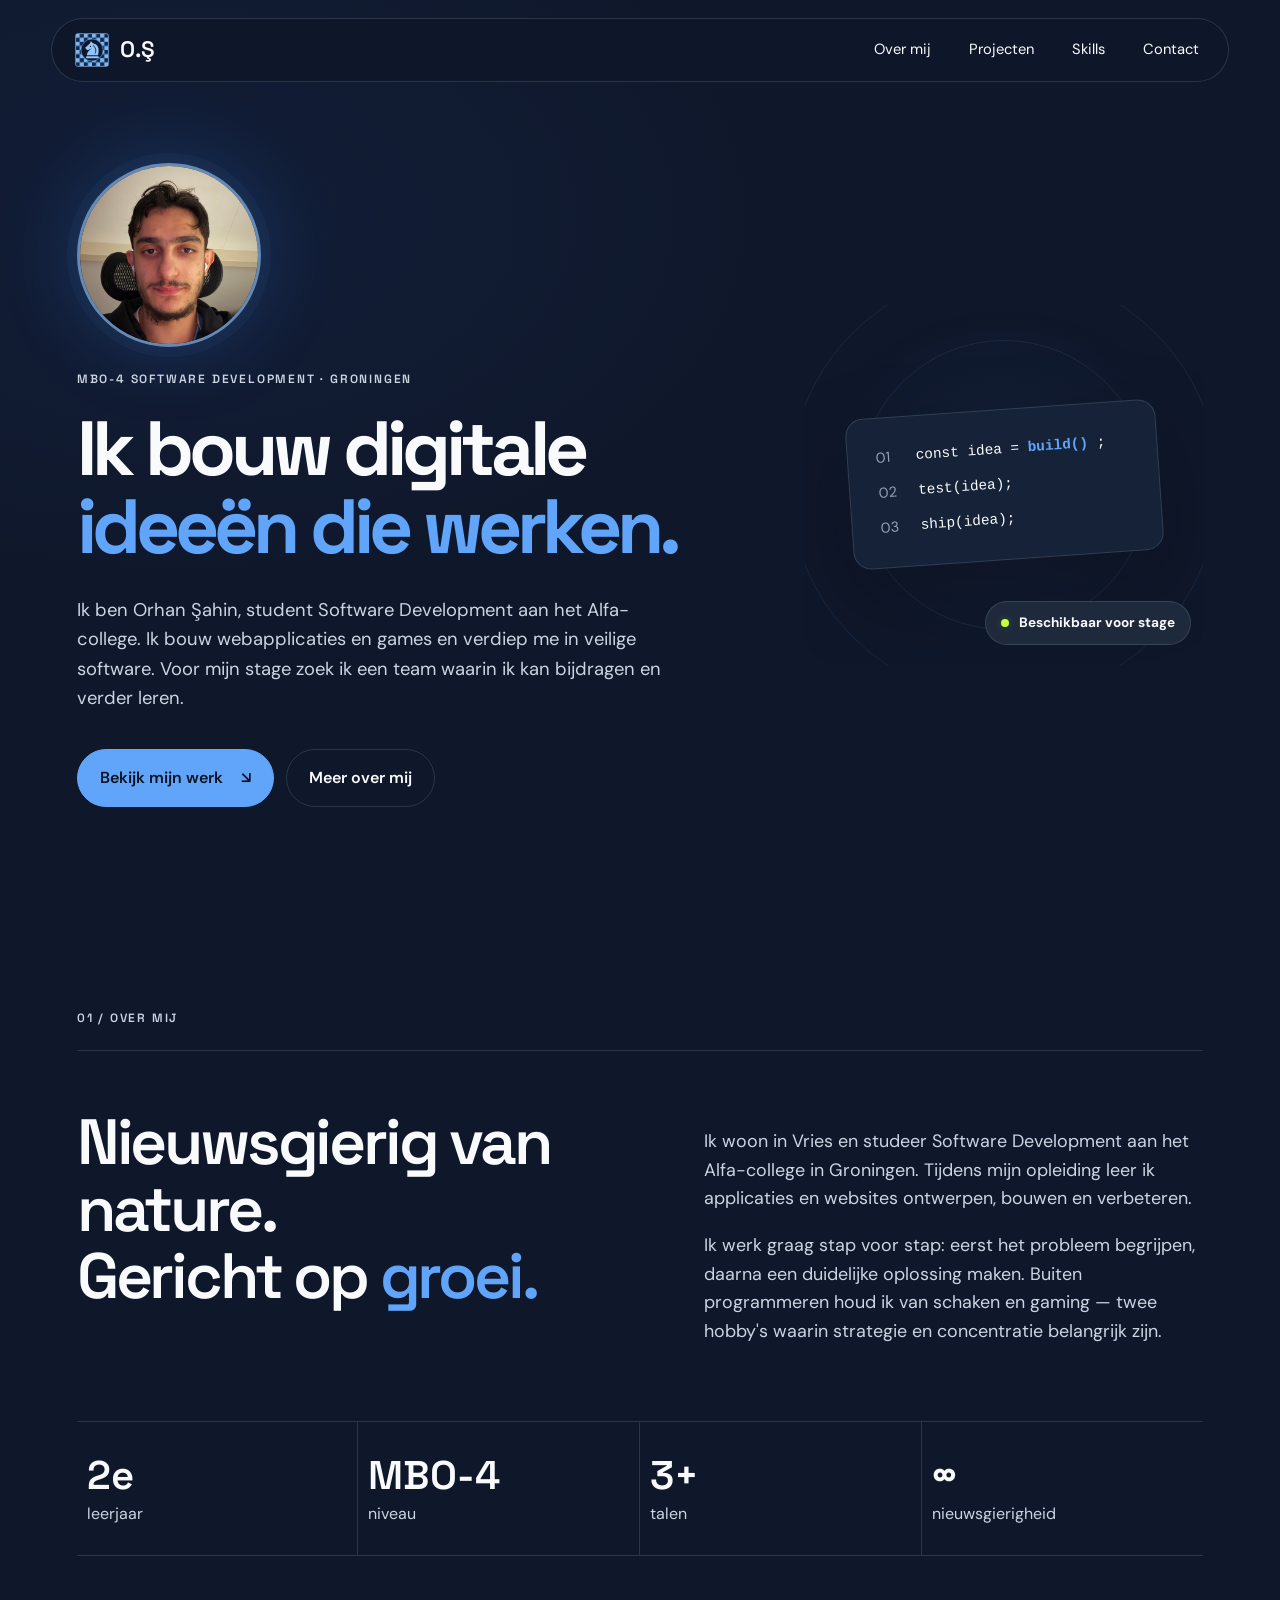
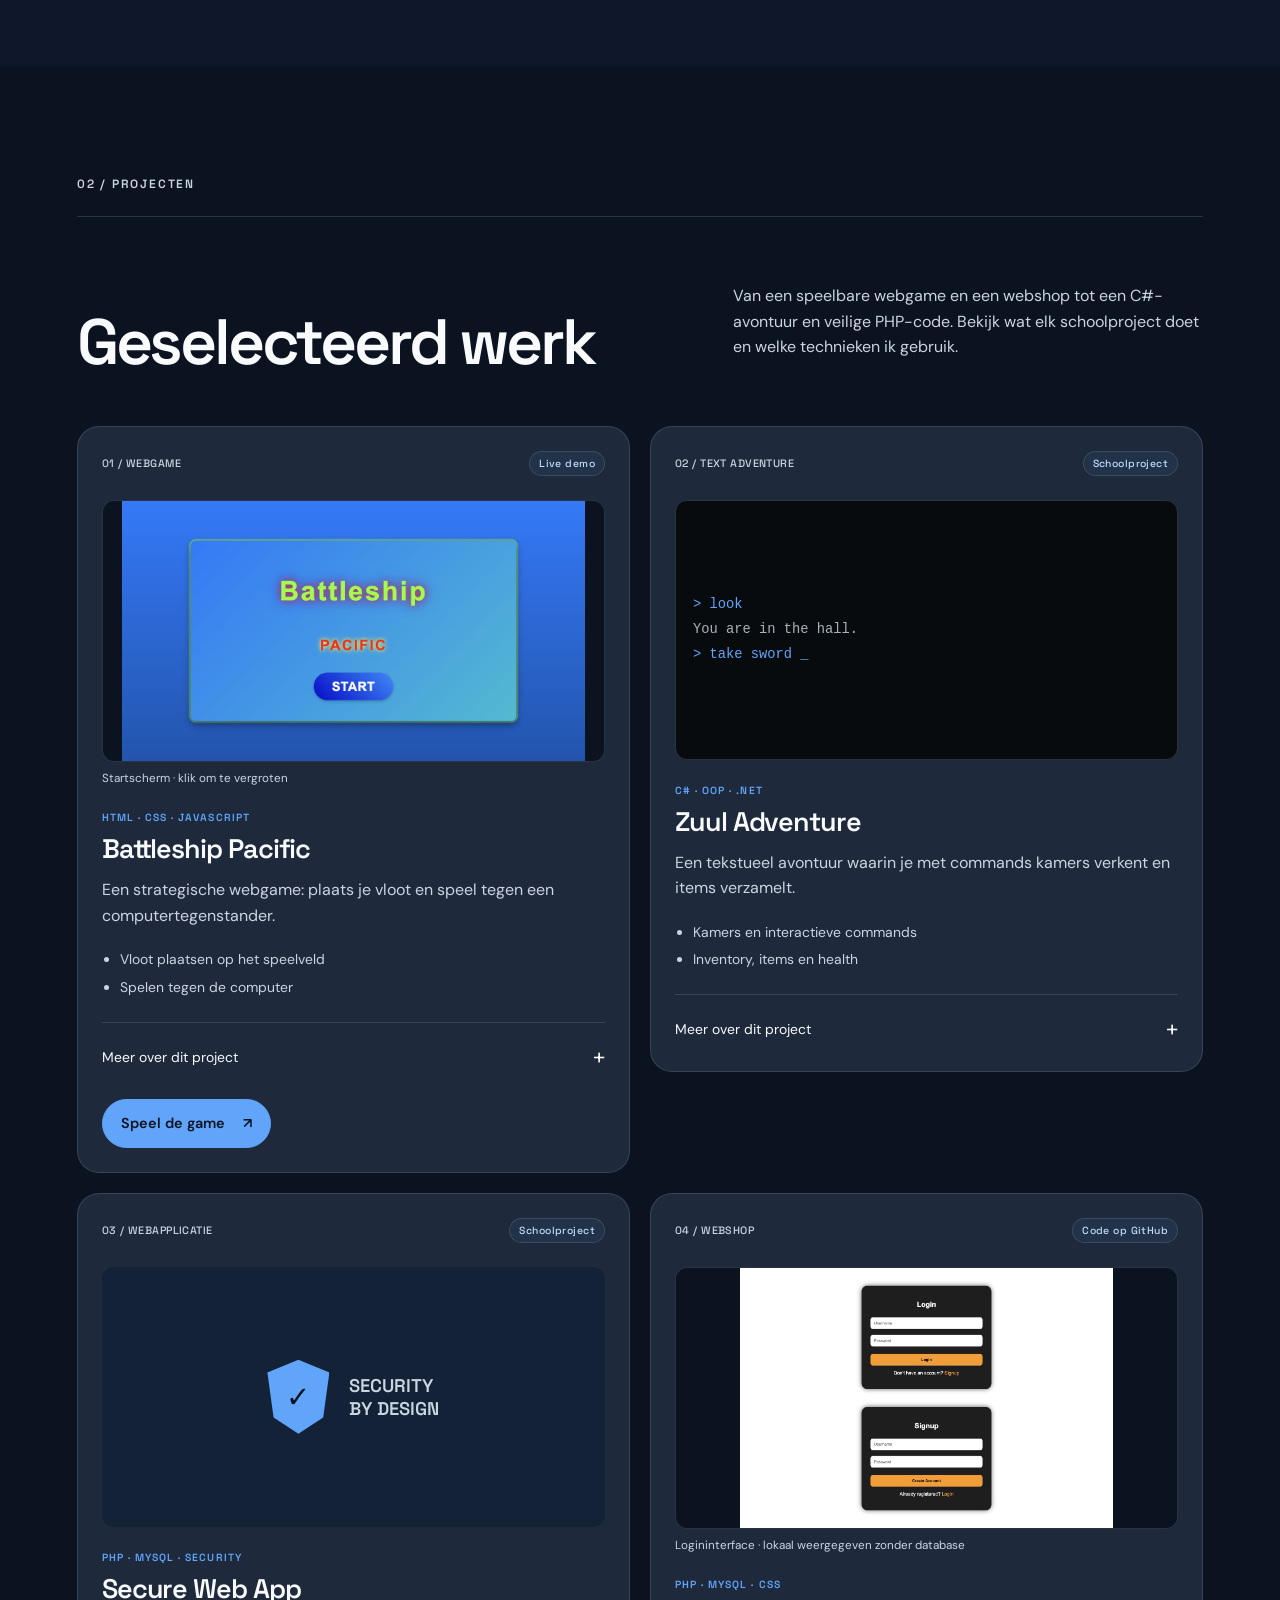
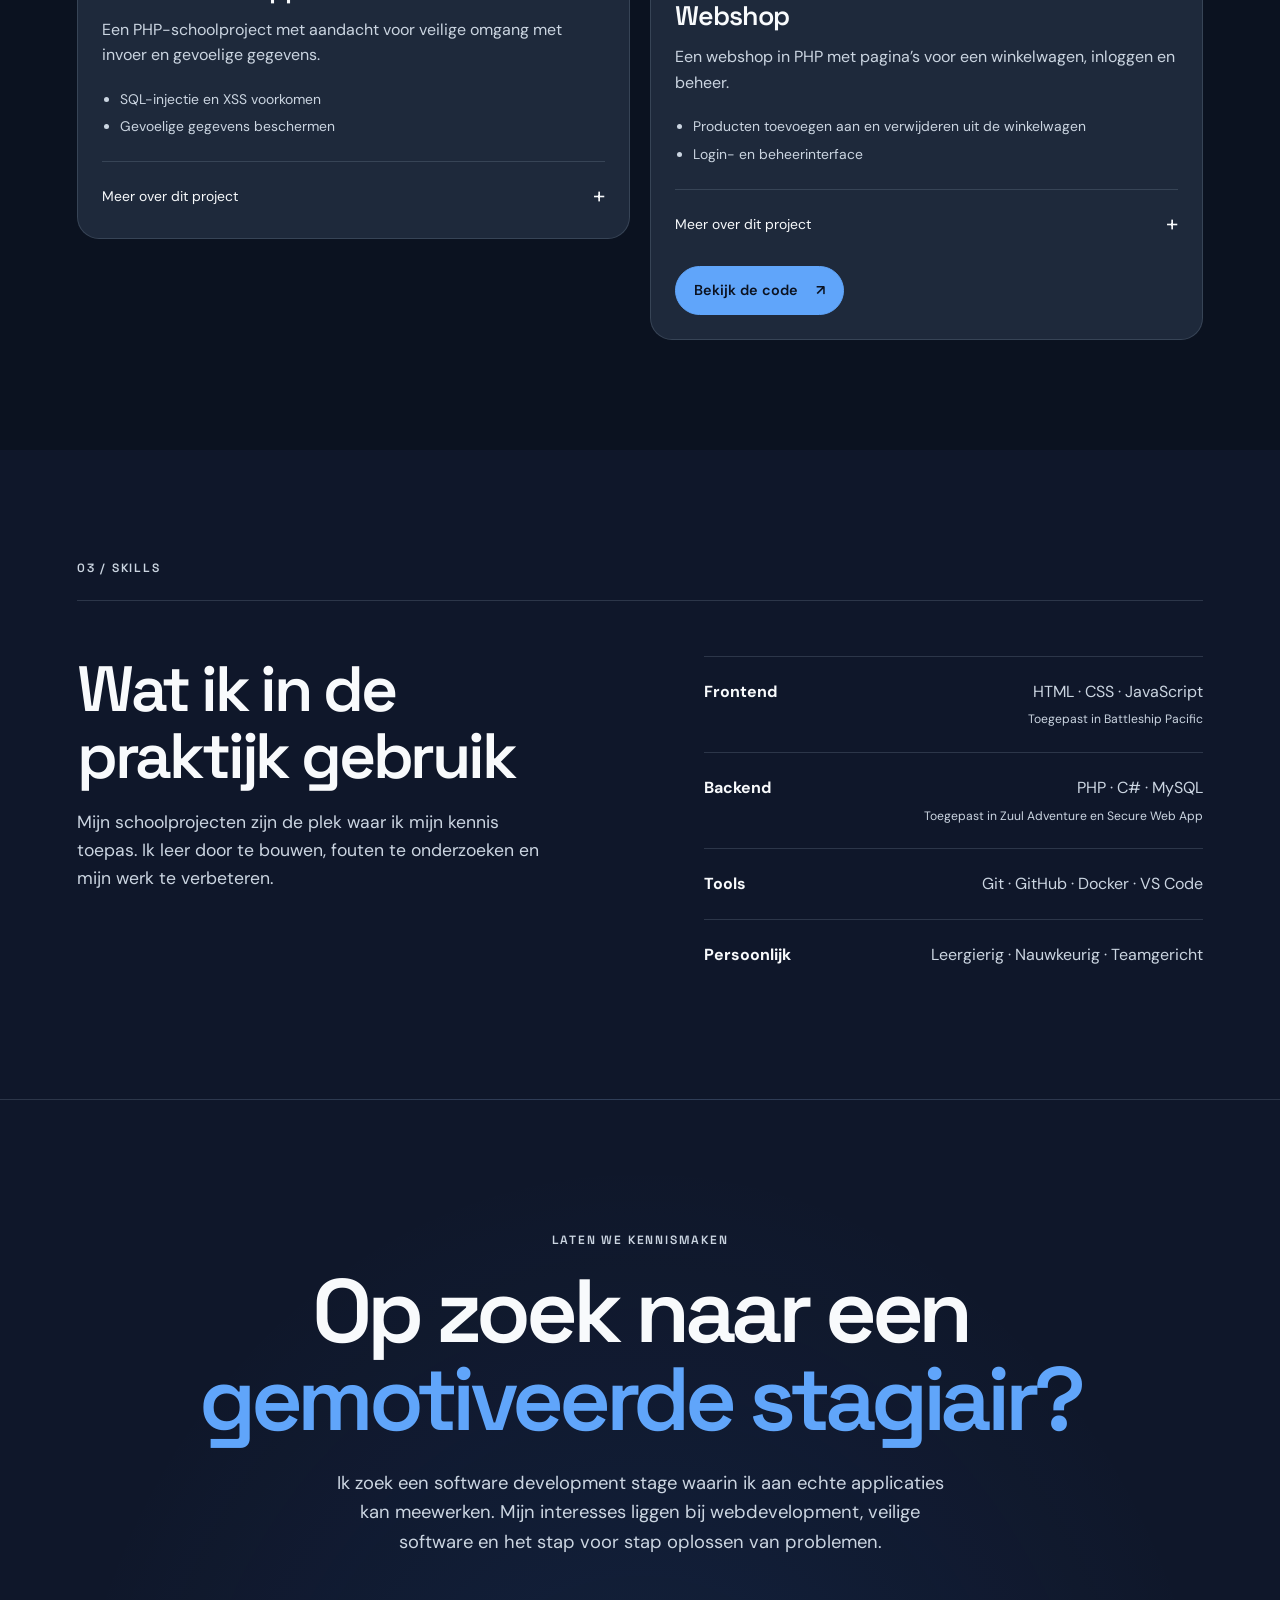
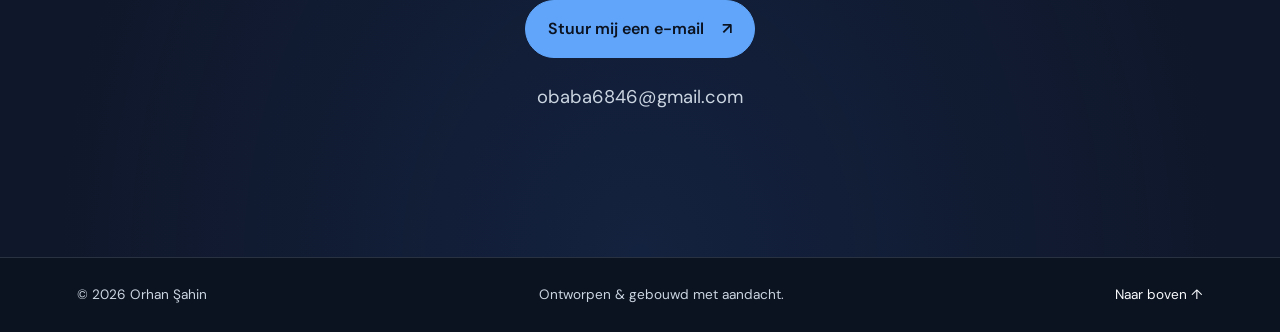
==== index.html @ c536af86 "Add chess logo and initials hover name" ====
<!doctype html>
<html lang="nl">
  <head>
    <meta charset="utf-8" />
    <meta name="viewport" content="width=device-width, initial-scale=1" />
    <meta name="theme-color" content="#0f172a" />
    <meta name="description" content="Portfolio van Orhan Şahin, MBO Software Development student in Groningen." />
    <title>
      Orhan Şahin — Software Developer
    </title>
    <link rel="preconnect" href="https://fonts.googleapis.com" />
    <link rel="preconnect" href="https://fonts.gstatic.com" crossorigin />
    <link href="https://fonts.googleapis.com/css2?family=DM+Sans:wght@400;500;600;700&family=Space+Grotesk:wght@500;600;700&display=swap" rel="stylesheet" />
    <link rel="icon" type="image/svg+xml" href="assets/favicon.svg" />
    <link rel="stylesheet" href="styles.css" />
  </head>
  <body>
    <a class="skip-link" href="#main">
      Ga naar inhoud
    </a>
    <!-- Navigatiebalk bovenaan de pagina -->
    <header class="nav-wrap">
      <nav class="nav" aria-label="Hoofdnavigatie">
        <a class="brand" href="#home" aria-label="Orhan Şahin — naar boven">
          <img src="assets/logo.svg" alt="" width="36" height="36" />
          <span class="brand-initials">O.Ş<span class="brand-name" aria-hidden="true">Orhan Sahin</span></span>
        </a>
        <button class="menu" type="button" aria-expanded="false" aria-controls="nav-links" >
          Menu
        </button>
        <div class="nav-links" id="nav-links">
          <a href="#over">
            Over mij
          </a>
          <a href="#projecten">
            Projecten
          </a>
          <a href="#skills">
            Skills
          </a>
          <a href="#contact">
            Contact
          </a>
        </div>
      </nav>
    </header>
    <main id="main">
      <!-- Introductie: het eerste gedeelte dat de bezoeker ziet -->
      <section class="hero" id="home">
        <div class="hero-copy reveal">
          <img class="hero-photo" src="assets/orhan-profile.jpeg" alt="Orhan Şahin" width="184" height="184" />
          <p class="eyebrow">
            MBO-4 SOFTWARE DEVELOPMENT · GRONINGEN
          </p>
          <h1>
            Ik bouw digitale
            <br />
            <span>
              ideeën die werken.
            </span>
          </h1>
          <p class="intro">
            Ik ben Orhan Şahin, student Software Development aan het Alfa-college. Ik bouw webapplicaties en games en verdiep me in veilige software. Voor mijn stage zoek ik een team waarin ik kan bijdragen en verder leren.
          </p>
          <div class="hero-actions">
            <a class="button primary" href="#projecten" >
              Bekijk mijn werk
              <span>
                ↘
              </span>
            </a>
            <a class="button ghost" href="#over">
              Meer over mij
            </a>
          </div>
        </div>
        <div class="hero-visual reveal">
          <div class="orbit orbit-one" aria-hidden="true">
          </div>
          <div class="orbit orbit-two" aria-hidden="true">
          </div>
          <div class="code-card" aria-hidden="true">
            <span>
              01
            </span>
            <code>
              const idea =
              <b>
                build()
              </b>
              ;
            </code>
            <span>
              02
            </span>
            <code>
              test(idea);
            </code>
            <span>
              03
            </span>
            <code>
              ship(idea);
            </code>
          </div>
          <div class="status">
            <i>
            </i>
            Beschikbaar voor stage
          </div>
        </div>
      </section>
      <!-- Persoonlijke informatie -->
      <section class="about section" id="over">
        <div class="section-label">
          01 / OVER MIJ
        </div>
        <div class="about-grid">
          <h2>
            Nieuwsgierig van nature.
            <br />
            Gericht op
            <span>
              groei.
            </span>
          </h2>
          <div class="about-copy">
            <p>
              Ik woon in Vries en studeer Software Development aan het Alfa-college in Groningen. Tijdens mijn opleiding leer ik applicaties en websites ontwerpen, bouwen en verbeteren.
            </p>
            <p>
              Ik werk graag stap voor stap: eerst het probleem begrijpen, daarna een duidelijke oplossing maken. Buiten programmeren houd ik van schaken en gaming — twee hobby's waarin strategie en concentratie belangrijk zijn.
            </p>
          </div>
        </div>
        <div class="facts">
          <div>
            <strong>
              2e
            </strong>
            <span>
              leerjaar
            </span>
          </div>
          <div>
            <strong>
              MBO-4
            </strong>
            <span>
              niveau
            </span>
          </div>
          <div>
            <strong>
              3+
            </strong>
            <span>
              talen
            </span>
          </div>
          <div>
            <strong>
              ∞
            </strong>
            <span>
              nieuwsgierigheid
            </span>
          </div>
        </div>
      </section>
      <!-- Schoolprojecten -->
      <section class="projects section" id="projecten">
        <div class="section-label">
          02 / PROJECTEN
        </div>
        <div class="section-heading">
          <h2>
            Geselecteerd werk
          </h2>
          <p>
            Van een speelbare webgame en een webshop tot een C#-avontuur en veilige PHP-code. Bekijk wat elk schoolproject doet en welke technieken ik gebruik.
          </p>
        </div>
        <div class="project-grid">
          <article class="project featured" aria-labelledby="battleship-title">
            <div class="project-top">
              <span>
                01 / WEBGAME
              </span>
              <span class="project-badge">
                Live demo
              </span>
            </div>
            <figure class="project-screenshot">
              <a href="assets/battleship-intro.jpg" target="_blank" rel="noopener noreferrer" aria-label="Vergroot het Battleship-scherm (nieuw tabblad)">
                <img src="assets/battleship-intro.jpg" alt="Startscherm van Battleship Pacific met de Start-knop" loading="lazy" width="1280" height="720" />
              </a>
              <figcaption>
                Startscherm · klik om te vergroten
              </figcaption>
            </figure>
            <div class="project-description">
              <p class="tag">
                HTML · CSS · JAVASCRIPT
              </p>
              <h3 id="battleship-title">
                Battleship Pacific
              </h3>
              <p>
                Een strategische webgame: plaats je vloot en speel tegen een computertegenstander.
              </p>
              <ul class="project-features">
                <li>
                  Vloot plaatsen op het speelveld
                </li>
                <li>
                  Spelen tegen de computer
                </li>
              </ul>
            </div>
            <details class="project-details">
              <summary>
                Meer over dit project
                <span aria-hidden="true">
                  +
                </span>
              </summary>
              <dl class="project-story">
                <div>
                  <dt>
                    Het idee
                  </dt>
                  <dd>
                    Een zeeslagspel waarin je een land kiest, vijf schepen plaatst en tegen de computer speelt.
                  </dd>
                </div>
                <div>
                  <dt>
                    De uitwerking
                  </dt>
                  <dd>
                    JavaScript beheert twee 10 × 10 speelvelden, controleert de plaatsing van schepen en wisselt de beurten af. HTML en CSS verzorgen de schermen en visuele feedback.
                  </dd>
                </div>
                <div>
                  <dt>
                    Een technische uitdaging
                  </dt>
                  <dd>
                    De overgang van landkeuze naar het spel liep vast door verwijzingen naar ontbrekende afbeeldingen. De vlaggen worden nu rechtstreeks in de bordtitels getoond, zodat het spel kan starten.
                  </dd>
                </div>
              </dl>
            </details>
            <a class="button game-button" href="games/battleship/" target="_blank" rel="noopener noreferrer" aria-label="Speel Battleship Pacific (opent in een nieuw tabblad)">
              Speel de game
              <span aria-hidden="true">
                ↗
              </span>
            </a>
          </article>
          <article class="project" aria-labelledby="zuul-title">
            <div class="project-top">
              <span>
                02 / TEXT ADVENTURE
              </span>
              <span class="project-badge">
                Schoolproject
              </span>
            </div>
            <div class="project-preview terminal" aria-hidden="true">
              <span>
                &gt;
                look
              </span>
              <span>
                You are in the hall.
              </span>
              <span>
                &gt;
                take sword
                <span class="cursor">
                  _
                </span>
              </span>
            </div>
            <div class="project-description">
              <p class="tag">
                C# · OOP · .NET
              </p>
              <h3 id="zuul-title">
                Zuul Adventure
              </h3>
              <p>
                Een tekstueel avontuur waarin je met commands kamers verkent en items verzamelt.
              </p>
              <ul class="project-features">
                <li>
                  Kamers en interactieve commands
                </li>
                <li>
                  Inventory, items en health
                </li>
              </ul>
            </div>
            <details class="project-details">
              <summary>
                Meer over dit project
                <span aria-hidden="true">
                  +
                </span>
              </summary>
              <p>
                In dit C#-schoolproject staat objectgeoriënteerd programmeren centraal. Kamers, items en de speler vormen samen de onderdelen van het avontuur.
              </p>
            </details>
          </article>
          <article class="project" aria-labelledby="secure-title">
            <div class="project-top">
              <span>
                03 / WEBAPPLICATIE
              </span>
              <span class="project-badge">
                Schoolproject
              </span>
            </div>
            <div class="project-preview security-preview" aria-hidden="true">
              <div class="shield">
                ✓
              </div>
              <span>
                SECURITY
                <br />
                BY DESIGN
              </span>
            </div>
            <div class="project-description">
              <p class="tag">
                PHP · MYSQL · SECURITY
              </p>
              <h3 id="secure-title">
                Secure Web App
              </h3>
              <p>
                Een PHP-schoolproject met aandacht voor veilige omgang met invoer en gevoelige gegevens.
              </p>
              <ul class="project-features">
                <li>
                  SQL-injectie en XSS voorkomen
                </li>
                <li>
                  Gevoelige gegevens beschermen
                </li>
              </ul>
            </div>
            <details class="project-details">
              <summary>
                Meer over dit project
                <span aria-hidden="true">
                  +
                </span>
              </summary>
              <p>
                Dit project draait om veelvoorkomende risico’s in webapplicaties. Met PHP en MySQL onderzoek ik hoe applicaties invoer en gegevens veilig kunnen verwerken.
              </p>
            </details>
          </article>
          <article class="project" aria-labelledby="webshop-title">
            <div class="project-top">
              <span>
                04 / WEBSHOP
              </span>
              <span class="project-badge">
                Code op GitHub
              </span>
            </div>
            <figure class="project-screenshot">
              <a href="assets/webshop-login.jpg" target="_blank" rel="noopener noreferrer" aria-label="Vergroot de Webshop-logininterface (nieuw tabblad)">
                <img src="assets/webshop-login.jpg" alt="De bestaande Webshop-interface met een donker login- en registratieformulier en oranje knoppen" loading="lazy" width="1265" height="900" />
              </a>
              <figcaption>
                Logininterface · lokaal weergegeven zonder database
              </figcaption>
            </figure>
            <div class="project-description">
              <p class="tag">
                PHP · MYSQL · CSS
              </p>
              <h3 id="webshop-title">
                Webshop
              </h3>
              <p>
                Een webshop in PHP met pagina’s voor een winkelwagen, inloggen en beheer.
              </p>
              <ul class="project-features">
                <li>
                  Producten toevoegen aan en verwijderen uit de winkelwagen
                </li>
                <li>
                  Login- en beheerinterface
                </li>
              </ul>
            </div>
            <details class="project-details">
              <summary>
                Meer over dit project
                <span aria-hidden="true">
                  +
                </span>
              </summary>
              <dl class="project-story">
                <div>
                  <dt>
                    Het idee
                  </dt>
                  <dd>
                    Een webshop voor Counter-Strike-items met een productoverzicht, gebruikersaccounts en een winkelwagen.
                  </dd>
                </div>
                <div>
                  <dt>
                    De uitwerking
                  </dt>
                  <dd>
                    PHP haalt producten uit MySQL op. De winkelwagen koppelt producten aan een gebruiker; aparte pagina’s verzorgen aanmelden, inloggen en beheer.
                  </dd>
                </div>
                <div>
                  <dt>
                    Bekijk het project
                  </dt>
                  <dd>
                    De screenshot toont de bestaande logininterface. De broncode is beschikbaar op GitHub; voor de volledige webshop is een lokale database nodig.
                  </dd>
                </div>
              </dl>
            </details>
            <a class="button game-button" href="https://github.com/Orhan257/Webshop" target="_blank" rel="noopener noreferrer" aria-label="Bekijk de Webshop-code op GitHub (opent in een nieuw tabblad)">
              Bekijk de code
              <span aria-hidden="true">
                ↗
              </span>
            </a>
          </article>
        </div>
      </section>
      <!-- Overzicht van technische en persoonlijke vaardigheden -->
      <section class="skills section" id="skills">
        <div class="section-label">
          03 / SKILLS
        </div>
        <div class="skills-grid">
          <div>
            <h2>
              Wat ik in de praktijk gebruik
            </h2>
            <p>
              Mijn schoolprojecten zijn de plek waar ik mijn kennis toepas. Ik leer door te bouwen, fouten te onderzoeken en mijn werk te verbeteren.
            </p>
          </div>
          <div class="skill-list">
            <div>
              <span>
                Frontend
              </span>
              <p>
                HTML · CSS · JavaScript
                <small>
                  Toegepast in Battleship Pacific
                </small>
              </p>
            </div>
            <div>
              <span>
                Backend
              </span>
              <p>
                PHP · C# · MySQL
                <small>
                  Toegepast in Zuul Adventure en Secure Web App
                </small>
              </p>
            </div>
            <div>
              <span>
                Tools
              </span>
              <p>
                Git · GitHub · Docker · VS Code
              </p>
            </div>
            <div>
              <span>
                Persoonlijk
              </span>
              <p>
                Leergierig · Nauwkeurig · Teamgericht
              </p>
            </div>
          </div>
        </div>
      </section>
      <!-- Oproep voor een stage en e-mailknop -->
      <section class="contact section" id="contact">
        <p class="eyebrow">
          LATEN WE KENNISMAKEN
        </p>
        <h2>
          Op zoek naar een
          <br />
          <span>
            gemotiveerde stagiair?
          </span>
        </h2>
        <p>
          Ik zoek een software development stage waarin ik aan echte applicaties kan meewerken. Mijn interesses liggen bij webdevelopment, veilige software en het stap voor stap oplossen van problemen.
        </p>
        <a class="button light" href="mailto:obaba6846@gmail.com" >
          Stuur mij een e-mail
          <span>
            ↗
          </span>
        </a>
        <p class="contact-address">
          obaba6846@gmail.com
        </p>
      </section>
    </main>
    <footer>
      <span>
        © 2026 Orhan Şahin
      </span>
      <span>
        Ontworpen
        &
        gebouwd met aandacht.
      </span>
      <a href="#home">
        Naar boven ↑
      </a>
    </footer>
    <script src="script.js">
    </script>
  </body>
</html>
---- styles.css ----
/* Kleuren en basis */
:root {
  --background: #0f172a;
  --dark: #0b1220;
  --surface: #1e293b;
  --text: #f8fafc;
  --muted: #cbd5e1;
  --blue: #60a5fa;
  --lime: #c7ff3e;
  --line: rgba(148, 163, 184, 0.22);
  color-scheme: dark;
}

* {
  box-sizing: border-box;
}

html {
  scroll-behavior: smooth;
}

body {
  margin: 0;
  background: var(--background);
  color: var(--text);
  font: 16px/1.6 "DM Sans", sans-serif;
}

a {
  color: inherit;
  text-decoration: none;
}

section[id] {
  scroll-margin-top: 110px;
}

:focus-visible {
  outline: 3px solid var(--blue);
  outline-offset: 5px;
}

::selection {
  background: var(--blue);
  color: var(--dark);
}

.skip-link {
  position: fixed;
  top: 12px;
  left: 24px;
  z-index: 30;
  padding: 12px 20px;
  border-radius: 8px;
  background: var(--dark);
  transform: translateY(-150%);
}

.skip-link:focus {
  transform: none;
}

/* Navigatie */
.nav-wrap {
  position: fixed;
  top: 0;
  z-index: 20;
  width: 100%;
  padding: 18px 4vw;
}

.nav {
  position: relative;
  display: flex;
  align-items: center;
  justify-content: space-between;
  max-width: 1320px;
  margin: auto;
  padding: 10px 14px 10px 22px;
  border: 1px solid var(--line);
  border-radius: 999px;
  background: rgba(15, 23, 42, 0.92);
  backdrop-filter: blur(14px);
}

.brand {
  display: inline-flex;
  align-items: center;
  gap: 10px;
  flex-shrink: 0;
  border-radius: 8px;
}

.brand img {
  display: block;
  width: 36px;
  height: 36px;
}

.brand-initials {
  position: relative;
  font: 600 1.4rem "Space Grotesk", sans-serif;
  color: var(--text);
}

/* De naam verschijnt rechts, zonder de navigatie te verschuiven. */
.brand-name {
  position: absolute;
  left: calc(100% + 10px);
  top: 50%;
  color: var(--blue);
  font: 500 0.72rem "DM Sans", sans-serif;
  white-space: nowrap;
  pointer-events: none;
  opacity: 0;
  transform: translate(-5px, -50%);
  transition: opacity 0.2s, transform 0.2s;
}

.brand:focus-visible .brand-name {
  opacity: 1;
  transform: translate(0, -50%);
}

@media (hover: hover) {
  .brand-initials:hover .brand-name {
    opacity: 1;
    transform: translate(0, -50%);
  }
}

h1 span, h2 span {
  color: var(--blue);
}

.nav-links {
  display: flex;
  gap: 8px;
}

.nav-links a {
  padding: 9px 15px;
  border-radius: 99px;
  font-size: 0.92rem;
}

.nav-links a:hover {
  background: var(--surface);
}

.menu {
  display: none;
  padding: 9px 15px;
  border: 0;
  border-radius: 99px;
  background: var(--surface);
  color: var(--text);
  cursor: pointer;
}

/* Knoppen */
.button {
  display: inline-flex;
  align-items: center;
  gap: 18px;
  padding: 15px 22px;
  border: 1px solid var(--line);
  border-radius: 99px;
  font-weight: 600;
  transition: background 0.2s, border-color 0.2s;
}

.button.primary, .button.light, .game-button {
  background: var(--blue);
  border-color: var(--blue);
  color: var(--dark);
}

.button.primary:hover, .button.light:hover, .game-button:hover {
  background: #93c5fd;
  border-color: #93c5fd;
}

.button.ghost:hover {
  background: var(--surface);
  border-color: var(--blue);
}

.button.light {
  margin-top: 18px;
}

.game-button {
  align-self: flex-start;
  max-width: 100%;
  padding: 12px 18px;
  font-size: 0.9rem;
}

/* Introductie */
.hero {
  display: grid;
  grid-template-columns: 1.25fr 0.75fr;
  align-items: center;
  gap: 5vw;
  min-height: 100vh;
  max-width: 1500px;
  margin: auto;
  padding: 150px 6vw 80px;
  background: radial-gradient(ellipse at 14% 24%, rgba(59, 130, 246, 0.07), transparent 40%);
}

.hero-copy, .hero-visual {
  min-width: 0;
}

.hero-photo {
  display: block;
  width: clamp(144px, 15vw, 184px);
  height: auto;
  aspect-ratio: 1;
  margin-bottom: 24px;
  border: 3px solid rgba(147, 197, 253, 0.65);
  border-radius: 50%;
  object-fit: cover;
  object-position: 50% 65%;
  box-shadow: 0 0 0 10px rgba(96, 165, 250, 0.04), 0 0 70px 14px rgba(59, 130, 246, 0.16);
}

.eyebrow, .section-label, .tag {
  font: 600 0.75rem "Space Grotesk", sans-serif;
  letter-spacing: 0.15em;
  color: var(--muted);
}

.hero h1 {
  margin: 22px 0 30px;
  font: 700 clamp(3.3rem, 6vw, 6rem)/1.02 "Space Grotesk", sans-serif;
  letter-spacing: -0.065em;
}

.intro {
  max-width: 610px;
  font-size: 1.15rem;
  color: var(--muted);
}

.hero-actions {
  display: flex;
  flex-wrap: wrap;
  gap: 12px;
  margin-top: 36px;
}

.hero-visual {
  position: relative;
  display: grid;
  place-items: center;
  height: 360px;
  overflow: hidden;
  border-radius: 32px;
  background: radial-gradient(ellipse at center, rgba(96, 165, 250, 0.08), transparent 70%);
}

.orbit {
  position: absolute;
  border: 1px solid rgba(96, 165, 250, 0.12);
  border-radius: 50%;
}

.orbit-one {
  width: 430px;
  height: 430px;
}

.orbit-two {
  width: 290px;
  height: 290px;
}

.code-card {
  position: relative;
  display: grid;
  grid-template-columns: 28px 1fr;
  gap: 12px;
  width: 78%;
  padding: 28px;
  border: 1px solid var(--line);
  border-radius: 18px;
  background: #162237;
  box-shadow: 0 30px 80px rgba(0, 0, 0, 0.28);
  font-size: 0.9rem;
  transform: rotate(-4deg);
}

.code-card span {
  color: #94a3b8;
}

.code-card b {
  color: var(--blue);
}

.status {
  position: absolute;
  right: 12px;
  bottom: 20px;
  padding: 10px 15px;
  border: 1px solid var(--line);
  border-radius: 99px;
  background: var(--surface);
  font-size: 0.85rem;
  font-weight: 700;
}

.status i {
  display: inline-block;
  width: 8px;
  height: 8px;
  margin-right: 7px;
  border-radius: 50%;
  background: var(--lime);
  box-shadow: 0 0 10px rgba(199, 255, 62, 0.2);
}

/* Secties en persoonlijke informatie */
.section {
  max-width: 1500px;
  margin: auto;
  padding: 110px 6vw;
}

.section-label {
  padding-bottom: 24px;
  border-bottom: 1px solid var(--line);
}

.about-grid {
  display: grid;
  grid-template-columns: 1fr 1fr;
  gap: 10vw;
  padding: 58px 0;
}

.about h2, .section-heading h2, .skills h2 {
  margin: 0;
  font: 600 clamp(2.5rem, 5vw, 5rem)/1.05 "Space Grotesk", sans-serif;
  letter-spacing: -0.05em;
}

.about-copy {
  font-size: 1.12rem;
  color: var(--muted);
}

.facts {
  display: grid;
  grid-template-columns: repeat(4, 1fr);
  border-block: 1px solid var(--line);
}

.facts div {
  padding: 28px 10px;
  border-right: 1px solid var(--line);
}

.facts div:last-child {
  border: 0;
}

.facts strong {
  display: block;
  font: 600 2.5rem "Space Grotesk", sans-serif;
}

.facts span {
  color: var(--muted);
}

/* Projecten */
.projects {
  max-width: none;
  background: var(--dark);
  padding-inline: max(6vw, calc((100vw - 1500px) / 2 + 6vw));
}

.section-heading {
  display: flex;
  justify-content: space-between;
  align-items: end;
  gap: 24px;
  padding: 50px 0;
}

.section-heading p {
  max-width: 470px;
  color: var(--muted);
}

.project-grid {
  display: grid;
  grid-template-columns: repeat(2, minmax(0, 1fr));
  gap: 20px;
  align-items: start;
}

.project {
  display: flex;
  flex-direction: column;
  gap: 24px;
  padding: 24px;
  overflow: hidden;
  border: 1px solid var(--line);
  border-radius: 22px;
  background: var(--surface);
  transition: transform 0.3s, border-color 0.3s;
}

.project:hover {
  transform: translateY(-4px);
  border-color: var(--blue);
}

.project-top {
  display: flex;
  align-items: center;
  justify-content: space-between;
  flex-wrap: wrap;
  gap: 8px;
  color: var(--muted);
  font: 500 0.67rem "Space Grotesk", sans-serif;
  letter-spacing: 0.04em;
}

.project-badge {
  padding: 5px 9px;
  border: 1px solid var(--line);
  border-radius: 99px;
  background: rgba(96, 165, 250, 0.07);
  color: #bfdbfe;
  font-size: 0.65rem;
}

.project-description {
  width: 100%;
}

.project .tag {
  margin: 0 0 10px;
  color: var(--blue);
  font-size: 0.65rem;
  letter-spacing: 0.1em;
}

.project h3 {
  margin: 0 0 12px;
  font: 600 clamp(1.5rem, 2.1vw, 2rem)/1.15 "Space Grotesk", sans-serif;
  letter-spacing: -0.04em;
}

.project-description > p:last-of-type {
  margin: 0;
  color: var(--muted);
}

.project-features {
  margin: 20px 0 0;
  padding-left: 18px;
  font-size: 0.87rem;
  color: var(--muted);
}

.project-features li + li {
  margin-top: 5px;
}

.project-details {
  width: 100%;
  border-top: 1px solid var(--line);
  padding-top: 16px;
}

.project-details summary {
  display: flex;
  justify-content: space-between;
  align-items: center;
  gap: 12px;
  min-height: 32px;
  list-style: none;
  cursor: pointer;
  font-size: 0.87rem;
}

.project-details summary::-webkit-details-marker {
  display: none;
}

.project-details summary:hover {
  color: var(--blue);
}

.project-details summary span {
  font-size: 1.4rem;
  transition: transform 0.2s;
}

.project-details[open] summary span {
  transform: rotate(45deg);
}

.project-details p {
  margin-bottom: 0;
  color: var(--muted);
  font-size: 0.87rem;
}

.project-story {
  margin: 16px 0 0;
  font-size: 0.88rem;
}

.project-story div + div {
  margin-top: 16px;
}

.project-story dt {
  margin-bottom: 4px;
  font-weight: 700;
}

.project-story dd {
  margin: 0;
  color: var(--muted);
}

/* Projectafbeeldingen */
.project-screenshot {
  margin: 0;
  width: 100%;
}

.project-screenshot a {
  display: block;
  overflow: hidden;
  border: 1px solid var(--line);
  border-radius: 12px;
  background: var(--dark);
}

.project-screenshot img {
  display: block;
  width: 100%;
  height: 260px;
  object-fit: contain;
}

.project-screenshot figcaption {
  margin-top: 8px;
  color: var(--muted);
  font-size: 0.73rem;
  line-height: 1.5;
}

.project-preview {
  height: 260px;
  flex: 0 0 260px;
  overflow: hidden;
  border-radius: 12px;
}

.terminal {
  display: flex;
  flex-direction: column;
  justify-content: center;
  gap: 10px;
  padding: 17px;
  border: 1px solid #2b333a;
  background: #080b0e;
  color: #aab2b8;
  font: 0.86rem monospace;
}

.terminal span:first-child, .terminal span:last-child {
  color: var(--blue);
}

.security-preview {
  display: flex;
  align-items: center;
  justify-content: center;
  gap: 20px;
  background: #142237;
}

.security-preview > span {
  color: var(--muted);
  font: 600 1.15rem/1.25 "Space Grotesk", sans-serif;
}

.shield {
  display: grid;
  place-items: center;
  flex-shrink: 0;
  width: 62px;
  height: 74px;
  background: var(--blue);
  color: var(--dark);
  font-size: 1.8rem;
  clip-path: polygon(50% 0, 100% 17%, 90% 78%, 50% 100%, 10% 78%, 0 17%);
}

/* Vaardigheden */
.skills-grid {
  display: grid;
  grid-template-columns: 1fr 1fr;
  gap: 10vw;
  padding-top: 55px;
}

.skills-grid > div:first-child p {
  max-width: 480px;
  color: var(--muted);
  font-size: 1.1rem;
}

.skill-list div {
  display: flex;
  justify-content: space-between;
  gap: 25px;
  padding: 22px 0;
  border-top: 1px solid var(--line);
}

.skill-list span {
  font-weight: 700;
}

.skill-list p {
  margin: 0;
  color: var(--muted);
  text-align: right;
}

.skill-list small {
  display: block;
  margin-top: 6px;
  font-size: 0.76rem;
}

/* Contact en footer */
.contact {
  max-width: none;
  padding: 120px 6vw;
  border-top: 1px solid var(--line);
  background: radial-gradient(ellipse at 50% 100%, rgba(59, 130, 246, 0.1), transparent 65%);
  text-align: center;
}

.contact h2 {
  margin: 20px 0;
  font: 600 clamp(3rem, 7vw, 6.5rem)/0.98 "Space Grotesk", sans-serif;
  letter-spacing: -0.06em;
}

.contact > p:not(.eyebrow) {
  max-width: 620px;
  margin: 25px auto;
  color: var(--muted);
  font-size: 1.15rem;
}

.contact > .contact-address {
  font-size: 0.95rem;
  overflow-wrap: anywhere;
}

footer {
  display: flex;
  justify-content: space-between;
  padding: 26px 6vw;
  border-top: 1px solid var(--line);
  background: var(--dark);
  color: var(--muted);
  font-size: 0.85rem;
}

footer a {
  color: var(--text);
}

/* Animatie en cursorlicht */
.reveal {
  animation: rise 0.8s ease both;
}

.hero-visual {
  animation-delay: 0.15s;
}

@keyframes rise {
  from {
    opacity: 0;
    transform: translateY(22px);
  }
  to {
    opacity: 1;
    transform: none;
  }
}

.cursor-glow {
  position: fixed;
  inset: 0;
  z-index: 10;
  pointer-events: none;
  opacity: 0;
  background: radial-gradient(260px circle at var(--glow-x, 50%) var(--glow-y, 35%), rgba(59, 130, 246, 0.12), transparent 100%);
  transition: opacity 180ms ease;
}

.cursor-glow.is-visible {
  opacity: 1;
}

/* Tablet */
@media (max-width: 1100px) and (min-width: 901px) {
  .project {
    padding: 18px;
  }
  .security-preview {
    gap: 12px;
  }
}

@media (max-width: 900px) {
  .hero {
    grid-template-columns: 1fr;
    padding-top: 130px;
  }
  .hero-visual {
    width: min(100%, 460px);
    height: 300px;
    justify-self: center;
  }
  .about-grid, .skills-grid {
    grid-template-columns: 1fr;
    gap: 40px;
  }
  .project-grid {
    grid-template-columns: 1fr;
  }
  .project h3 {
    font-size: 2rem;
  }
  .section-heading {
    display: block;
  }
  .facts {
    grid-template-columns: 1fr 1fr;
  }
  .facts div:nth-child(2) {
    border-right: 0;
  }
  .menu {
    display: block;
  }
  .nav-links {
    display: none;
    position: absolute;
    top: 66px;
    right: 0;
    min-width: 170px;
    padding: 10px;
    border: 1px solid var(--line);
    border-radius: 18px;
    background: var(--background);
    flex-direction: column;
  }
  .nav-links.open {
    display: flex;
  }
}

/* Telefoon */
@media (max-width: 560px) {
  .hero, .section {
    padding-inline: 24px;
  }
  .hero h1 {
    font-size: clamp(2.7rem, 10.5vw, 3.45rem);
  }
  .section {
    padding-block: 80px;
  }
  .code-card {
    width: 86%;
    padding: 20px 14px;
    gap: 8px;
    font-size: 0.77rem;
  }
  .facts strong {
    font-size: 1.8rem;
  }
  .facts div {
    padding: 20px 8px;
  }
  .project-preview {
    height: 210px;
    flex-basis: 210px;
  }
  .project-screenshot img {
    height: 210px;
  }
  .skill-list div {
    flex-direction: column;
    gap: 8px;
  }
  .skill-list p {
    text-align: left;
  }
  .contact h2 {
    font-size: clamp(2.4rem, 9.5vw, 3.2rem);
  }
  footer {
    flex-direction: column;
    gap: 8px;
    padding: 24px;
  }
}

@media (hover: none), (pointer: coarse), (prefers-reduced-motion: reduce) {
  .cursor-glow {
    display: none;
  }
}

@media (prefers-reduced-motion: reduce) {
  html {
    scroll-behavior: auto;
  }
  *, *::before, *::after {
    animation: none !important;
    transition: none !important;
  }
}
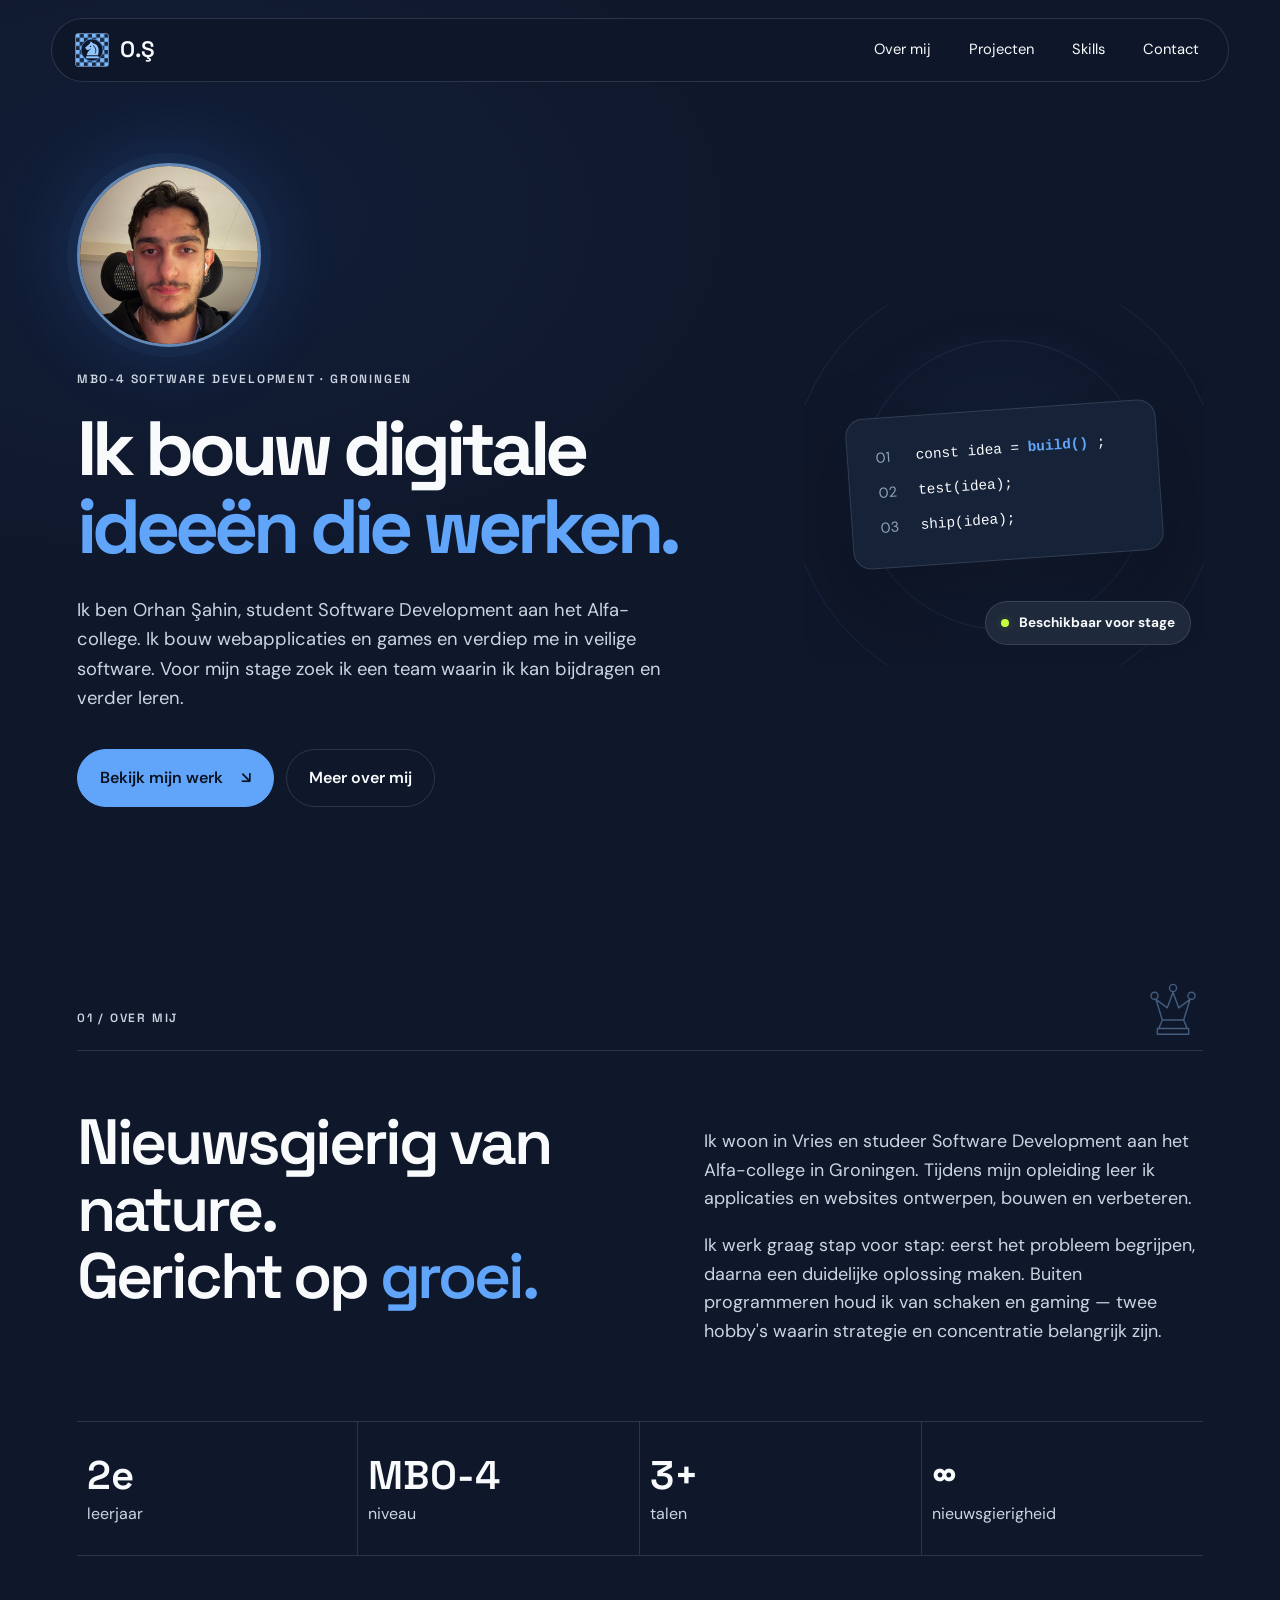
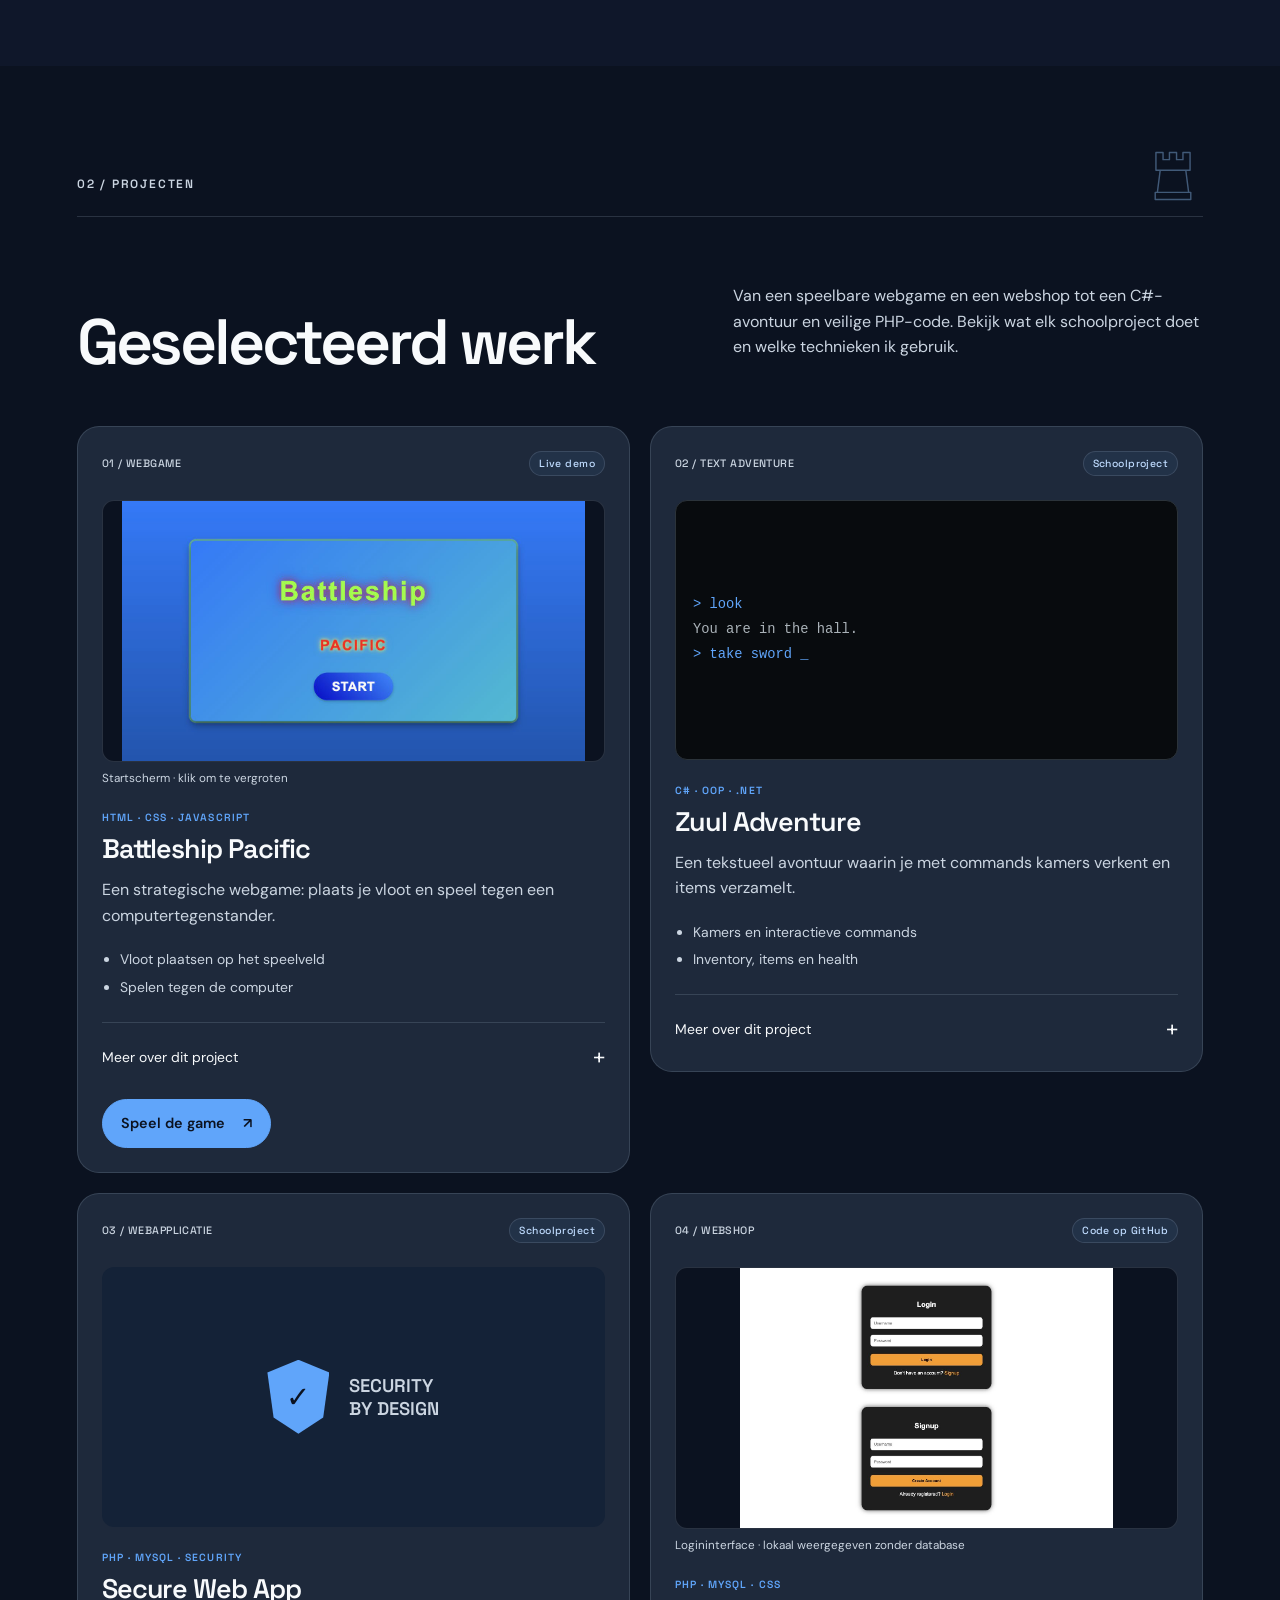
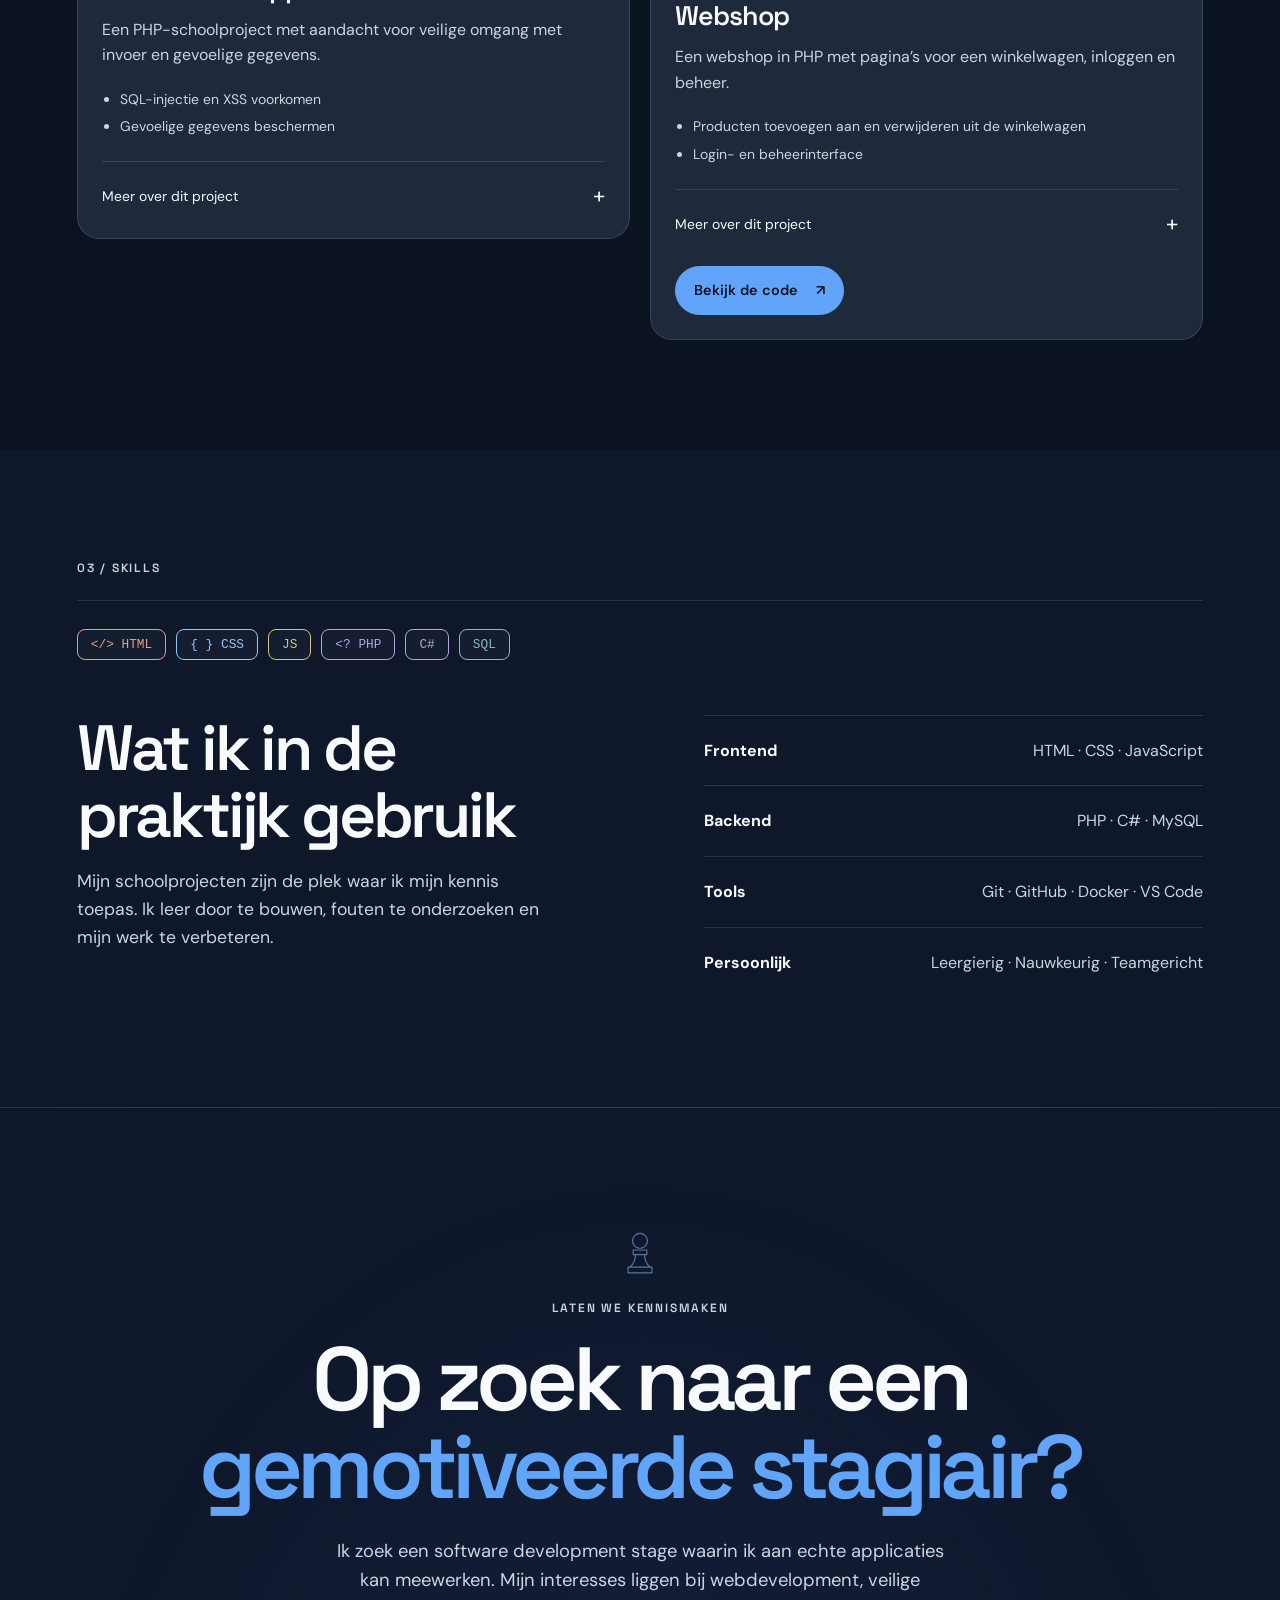
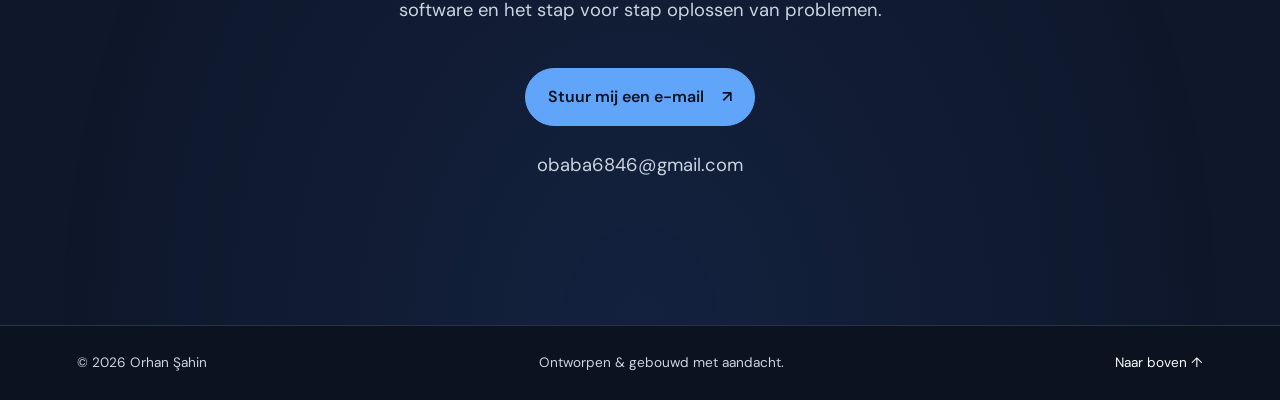
==== commit 9927b389: "Add subtle chess decorations and language badges" ====
--- a/index.html
+++ b/index.html
@@ -4,43 +4,46 @@
     <meta charset="utf-8" />
     <meta name="viewport" content="width=device-width, initial-scale=1" />
     <meta name="theme-color" content="#0f172a" />
-    <meta name="description" content="Portfolio van Orhan Şahin, MBO Software Development student in Groningen." />
-    <title>
-      Orhan Şahin — Software Developer
-    </title>
+    <meta
+      name="description"
+      content="Portfolio van Orhan Şahin, MBO Software Development student in Groningen."
+    />
+    <title>Orhan Şahin — Software Developer</title>
     <link rel="preconnect" href="https://fonts.googleapis.com" />
     <link rel="preconnect" href="https://fonts.gstatic.com" crossorigin />
-    <link href="https://fonts.googleapis.com/css2?family=DM+Sans:wght@400;500;600;700&family=Space+Grotesk:wght@500;600;700&display=swap" rel="stylesheet" />
+    <link
+      href="https://fonts.googleapis.com/css2?family=DM+Sans:wght@400;500;600;700&family=Space+Grotesk:wght@500;600;700&display=swap"
+      rel="stylesheet"
+    />
     <link rel="icon" type="image/svg+xml" href="assets/favicon.svg" />
-    <link rel="stylesheet" href="styles.css" />
+    <link rel="stylesheet" href="styles.css?v=52466a47dd8d" />
   </head>
   <body>
-    <a class="skip-link" href="#main">
-      Ga naar inhoud
-    </a>
+    <a class="skip-link" href="#main"> Ga naar inhoud </a>
     <!-- Navigatiebalk bovenaan de pagina -->
     <header class="nav-wrap">
       <nav class="nav" aria-label="Hoofdnavigatie">
         <a class="brand" href="#home" aria-label="Orhan Şahin — naar boven">
           <img src="assets/logo.svg" alt="" width="36" height="36" />
-          <span class="brand-initials">O.Ş<span class="brand-name" aria-hidden="true">Orhan Sahin</span></span>
+          <span class="brand-initials"
+            >O.Ş<span class="brand-name" aria-hidden="true"
+              >Orhan Sahin</span
+            ></span
+          >
         </a>
-        <button class="menu" type="button" aria-expanded="false" aria-controls="nav-links" >
+        <button
+          class="menu"
+          type="button"
+          aria-expanded="false"
+          aria-controls="nav-links"
+        >
           Menu
         </button>
         <div class="nav-links" id="nav-links">
-          <a href="#over">
-            Over mij
-          </a>
-          <a href="#projecten">
-            Projecten
-          </a>
-          <a href="#skills">
-            Skills
-          </a>
-          <a href="#contact">
-            Contact
-          </a>
+          <a href="#over"> Over mij </a>
+          <a href="#projecten"> Projecten </a>
+          <a href="#skills"> Skills </a>
+          <a href="#contact"> Contact </a>
         </div>
       </nav>
     </header>
@@ -48,286 +51,232 @@
       <!-- Introductie: het eerste gedeelte dat de bezoeker ziet -->
       <section class="hero" id="home">
         <div class="hero-copy reveal">
-          <img class="hero-photo" src="assets/orhan-profile.jpeg" alt="Orhan Şahin" width="184" height="184" />
-          <p class="eyebrow">
-            MBO-4 SOFTWARE DEVELOPMENT · GRONINGEN
-          </p>
+          <img
+            class="hero-photo"
+            src="assets/orhan-profile.jpeg"
+            alt="Orhan Şahin"
+            width="184"
+            height="184"
+          />
+          <p class="eyebrow">MBO-4 SOFTWARE DEVELOPMENT · GRONINGEN</p>
           <h1>
             Ik bouw digitale
             <br />
-            <span>
-              ideeën die werken.
-            </span>
+            <span> ideeën die werken. </span>
           </h1>
           <p class="intro">
-            Ik ben Orhan Şahin, student Software Development aan het Alfa-college. Ik bouw webapplicaties en games en verdiep me in veilige software. Voor mijn stage zoek ik een team waarin ik kan bijdragen en verder leren.
+            Ik ben Orhan Şahin, student Software Development aan het
+            Alfa-college. Ik bouw webapplicaties en games en verdiep me in
+            veilige software. Voor mijn stage zoek ik een team waarin ik kan
+            bijdragen en verder leren.
           </p>
           <div class="hero-actions">
-            <a class="button primary" href="#projecten" >
+            <a class="button primary" href="#projecten">
               Bekijk mijn werk
-              <span>
-                ↘
-              </span>
+              <span> ↘ </span>
             </a>
-            <a class="button ghost" href="#over">
-              Meer over mij
-            </a>
+            <a class="button ghost" href="#over"> Meer over mij </a>
           </div>
         </div>
         <div class="hero-visual reveal">
-          <div class="orbit orbit-one" aria-hidden="true">
-          </div>
-          <div class="orbit orbit-two" aria-hidden="true">
-          </div>
+          <div class="orbit orbit-one" aria-hidden="true"></div>
+          <div class="orbit orbit-two" aria-hidden="true"></div>
           <div class="code-card" aria-hidden="true">
-            <span>
-              01
-            </span>
+            <span> 01 </span>
             <code>
               const idea =
-              <b>
-                build()
-              </b>
+              <b> build() </b>
               ;
             </code>
-            <span>
-              02
-            </span>
-            <code>
-              test(idea);
-            </code>
-            <span>
-              03
-            </span>
-            <code>
-              ship(idea);
-            </code>
+            <span> 02 </span>
+            <code> test(idea); </code>
+            <span> 03 </span>
+            <code> ship(idea); </code>
           </div>
           <div class="status">
-            <i>
-            </i>
+            <i> </i>
             Beschikbaar voor stage
           </div>
         </div>
       </section>
       <!-- Persoonlijke informatie -->
       <section class="about section" id="over">
-        <div class="section-label">
-          01 / OVER MIJ
-        </div>
+        <img class="section-chess" src="assets/chess-queen.svg" alt="" aria-hidden="true" width="60" height="64" />
+        <div class="section-label">01 / OVER MIJ</div>
         <div class="about-grid">
           <h2>
             Nieuwsgierig van nature.
             <br />
             Gericht op
-            <span>
-              groei.
-            </span>
+            <span> groei. </span>
           </h2>
           <div class="about-copy">
             <p>
-              Ik woon in Vries en studeer Software Development aan het Alfa-college in Groningen. Tijdens mijn opleiding leer ik applicaties en websites ontwerpen, bouwen en verbeteren.
+              Ik woon in Vries en studeer Software Development aan het
+              Alfa-college in Groningen. Tijdens mijn opleiding leer ik
+              applicaties en websites ontwerpen, bouwen en verbeteren.
             </p>
             <p>
-              Ik werk graag stap voor stap: eerst het probleem begrijpen, daarna een duidelijke oplossing maken. Buiten programmeren houd ik van schaken en gaming — twee hobby's waarin strategie en concentratie belangrijk zijn.
+              Ik werk graag stap voor stap: eerst het probleem begrijpen, daarna
+              een duidelijke oplossing maken. Buiten programmeren houd ik van
+              schaken en gaming — twee hobby's waarin strategie en concentratie
+              belangrijk zijn.
             </p>
           </div>
         </div>
         <div class="facts">
           <div>
-            <strong>
-              2e
-            </strong>
-            <span>
-              leerjaar
-            </span>
+            <strong> 2e </strong>
+            <span> leerjaar </span>
           </div>
           <div>
-            <strong>
-              MBO-4
-            </strong>
-            <span>
-              niveau
-            </span>
+            <strong> MBO-4 </strong>
+            <span> niveau </span>
           </div>
           <div>
-            <strong>
-              3+
-            </strong>
-            <span>
-              talen
-            </span>
+            <strong> 3+ </strong>
+            <span> talen </span>
           </div>
           <div>
-            <strong>
-              ∞
-            </strong>
-            <span>
-              nieuwsgierigheid
-            </span>
+            <strong> ∞ </strong>
+            <span> nieuwsgierigheid </span>
           </div>
         </div>
       </section>
       <!-- Schoolprojecten -->
       <section class="projects section" id="projecten">
-        <div class="section-label">
-          02 / PROJECTEN
-        </div>
+        <img class="section-chess" src="assets/chess-rook.svg" alt="" aria-hidden="true" width="60" height="64" />
+        <div class="section-label">02 / PROJECTEN</div>
         <div class="section-heading">
-          <h2>
-            Geselecteerd werk
-          </h2>
+          <h2>Geselecteerd werk</h2>
           <p>
-            Van een speelbare webgame en een webshop tot een C#-avontuur en veilige PHP-code. Bekijk wat elk schoolproject doet en welke technieken ik gebruik.
+            Van een speelbare webgame en een webshop tot een C#-avontuur en
+            veilige PHP-code. Bekijk wat elk schoolproject doet en welke
+            technieken ik gebruik.
           </p>
         </div>
         <div class="project-grid">
           <article class="project featured" aria-labelledby="battleship-title">
             <div class="project-top">
-              <span>
-                01 / WEBGAME
-              </span>
-              <span class="project-badge">
-                Live demo
-              </span>
+              <span> 01 / WEBGAME </span>
+              <span class="project-badge"> Live demo </span>
             </div>
             <figure class="project-screenshot">
-              <a href="assets/battleship-intro.jpg" target="_blank" rel="noopener noreferrer" aria-label="Vergroot het Battleship-scherm (nieuw tabblad)">
-                <img src="assets/battleship-intro.jpg" alt="Startscherm van Battleship Pacific met de Start-knop" loading="lazy" width="1280" height="720" />
+              <a
+                href="assets/battleship-intro.jpg"
+                target="_blank"
+                rel="noopener noreferrer"
+                aria-label="Vergroot het Battleship-scherm (nieuw tabblad)"
+              >
+                <img
+                  src="assets/battleship-intro.jpg"
+                  alt="Startscherm van Battleship Pacific met de Start-knop"
+                  loading="lazy"
+                  width="1280"
+                  height="720"
+                />
               </a>
-              <figcaption>
-                Startscherm · klik om te vergroten
-              </figcaption>
+              <figcaption>Startscherm · klik om te vergroten</figcaption>
             </figure>
             <div class="project-description">
-              <p class="tag">
-                HTML · CSS · JAVASCRIPT
-              </p>
-              <h3 id="battleship-title">
-                Battleship Pacific
-              </h3>
-              <p>
-                Een strategische webgame: plaats je vloot en speel tegen een computertegenstander.
+              <p class="tag">HTML · CSS · JAVASCRIPT</p>
+              <h3 id="battleship-title">Battleship Pacific</h3>
+              <p>
+                Een strategische webgame: plaats je vloot en speel tegen een
+                computertegenstander.
               </p>
               <ul class="project-features">
-                <li>
-                  Vloot plaatsen op het speelveld
-                </li>
-                <li>
-                  Spelen tegen de computer
-                </li>
+                <li>Vloot plaatsen op het speelveld</li>
+                <li>Spelen tegen de computer</li>
               </ul>
             </div>
             <details class="project-details">
               <summary>
                 Meer over dit project
-                <span aria-hidden="true">
-                  +
-                </span>
+                <span aria-hidden="true"> + </span>
               </summary>
               <dl class="project-story">
                 <div>
-                  <dt>
-                    Het idee
-                  </dt>
-                  <dd>
-                    Een zeeslagspel waarin je een land kiest, vijf schepen plaatst en tegen de computer speelt.
-                  </dd>
-                </div>
-                <div>
-                  <dt>
-                    De uitwerking
-                  </dt>
-                  <dd>
-                    JavaScript beheert twee 10 × 10 speelvelden, controleert de plaatsing van schepen en wisselt de beurten af. HTML en CSS verzorgen de schermen en visuele feedback.
-                  </dd>
-                </div>
-                <div>
-                  <dt>
-                    Een technische uitdaging
-                  </dt>
-                  <dd>
-                    De overgang van landkeuze naar het spel liep vast door verwijzingen naar ontbrekende afbeeldingen. De vlaggen worden nu rechtstreeks in de bordtitels getoond, zodat het spel kan starten.
+                  <dt>Het idee</dt>
+                  <dd>
+                    Een zeeslagspel waarin je een land kiest, vijf schepen
+                    plaatst en tegen de computer speelt.
+                  </dd>
+                </div>
+                <div>
+                  <dt>De uitwerking</dt>
+                  <dd>
+                    JavaScript beheert twee 10 × 10 speelvelden, controleert de
+                    plaatsing van schepen en wisselt de beurten af. HTML en CSS
+                    verzorgen de schermen en visuele feedback.
+                  </dd>
+                </div>
+                <div>
+                  <dt>Een technische uitdaging</dt>
+                  <dd>
+                    De overgang van landkeuze naar het spel liep vast door
+                    verwijzingen naar ontbrekende afbeeldingen. De vlaggen
+                    worden nu rechtstreeks in de bordtitels getoond, zodat het
+                    spel kan starten.
                   </dd>
                 </div>
               </dl>
             </details>
-            <a class="button game-button" href="games/battleship/" target="_blank" rel="noopener noreferrer" aria-label="Speel Battleship Pacific (opent in een nieuw tabblad)">
+            <a
+              class="button game-button"
+              href="games/battleship/"
+              target="_blank"
+              rel="noopener noreferrer"
+              aria-label="Speel Battleship Pacific (opent in een nieuw tabblad)"
+            >
               Speel de game
-              <span aria-hidden="true">
-                ↗
-              </span>
+              <span aria-hidden="true"> ↗ </span>
             </a>
           </article>
           <article class="project" aria-labelledby="zuul-title">
             <div class="project-top">
+              <span> 02 / TEXT ADVENTURE </span>
+              <span class="project-badge"> Schoolproject </span>
+            </div>
+            <div class="project-preview terminal" aria-hidden="true">
+              <span> &gt; look </span>
+              <span> You are in the hall. </span>
               <span>
-                02 / TEXT ADVENTURE
+                &gt; take sword
+                <span class="cursor"> _ </span>
               </span>
-              <span class="project-badge">
-                Schoolproject
-              </span>
-            </div>
-            <div class="project-preview terminal" aria-hidden="true">
-              <span>
-                &gt;
-                look
-              </span>
-              <span>
-                You are in the hall.
-              </span>
-              <span>
-                &gt;
-                take sword
-                <span class="cursor">
-                  _
-                </span>
-              </span>
             </div>
             <div class="project-description">
-              <p class="tag">
-                C# · OOP · .NET
-              </p>
-              <h3 id="zuul-title">
-                Zuul Adventure
-              </h3>
-              <p>
-                Een tekstueel avontuur waarin je met commands kamers verkent en items verzamelt.
+              <p class="tag">C# · OOP · .NET</p>
+              <h3 id="zuul-title">Zuul Adventure</h3>
+              <p>
+                Een tekstueel avontuur waarin je met commands kamers verkent en
+                items verzamelt.
               </p>
               <ul class="project-features">
-                <li>
-                  Kamers en interactieve commands
-                </li>
-                <li>
-                  Inventory, items en health
-                </li>
+                <li>Kamers en interactieve commands</li>
+                <li>Inventory, items en health</li>
               </ul>
             </div>
             <details class="project-details">
               <summary>
                 Meer over dit project
-                <span aria-hidden="true">
-                  +
-                </span>
+                <span aria-hidden="true"> + </span>
               </summary>
               <p>
-                In dit C#-schoolproject staat objectgeoriënteerd programmeren centraal. Kamers, items en de speler vormen samen de onderdelen van het avontuur.
+                In dit C#-schoolproject staat objectgeoriënteerd programmeren
+                centraal. Kamers, items en de speler vormen samen de onderdelen
+                van het avontuur.
               </p>
             </details>
           </article>
           <article class="project" aria-labelledby="secure-title">
             <div class="project-top">
-              <span>
-                03 / WEBAPPLICATIE
-              </span>
-              <span class="project-badge">
-                Schoolproject
-              </span>
+              <span> 03 / WEBAPPLICATIE </span>
+              <span class="project-badge"> Schoolproject </span>
             </div>
             <div class="project-preview security-preview" aria-hidden="true">
-              <div class="shield">
-                ✓
-              </div>
+              <div class="shield">✓</div>
               <span>
                 SECURITY
                 <br />
@@ -335,211 +284,177 @@
               </span>
             </div>
             <div class="project-description">
-              <p class="tag">
-                PHP · MYSQL · SECURITY
-              </p>
-              <h3 id="secure-title">
-                Secure Web App
-              </h3>
-              <p>
-                Een PHP-schoolproject met aandacht voor veilige omgang met invoer en gevoelige gegevens.
+              <p class="tag">PHP · MYSQL · SECURITY</p>
+              <h3 id="secure-title">Secure Web App</h3>
+              <p>
+                Een PHP-schoolproject met aandacht voor veilige omgang met
+                invoer en gevoelige gegevens.
               </p>
               <ul class="project-features">
-                <li>
-                  SQL-injectie en XSS voorkomen
-                </li>
-                <li>
-                  Gevoelige gegevens beschermen
-                </li>
+                <li>SQL-injectie en XSS voorkomen</li>
+                <li>Gevoelige gegevens beschermen</li>
               </ul>
             </div>
             <details class="project-details">
               <summary>
                 Meer over dit project
-                <span aria-hidden="true">
-                  +
-                </span>
+                <span aria-hidden="true"> + </span>
               </summary>
               <p>
-                Dit project draait om veelvoorkomende risico’s in webapplicaties. Met PHP en MySQL onderzoek ik hoe applicaties invoer en gegevens veilig kunnen verwerken.
+                Dit project draait om veelvoorkomende risico’s in
+                webapplicaties. Met PHP en MySQL onderzoek ik hoe applicaties
+                invoer en gegevens veilig kunnen verwerken.
               </p>
             </details>
           </article>
           <article class="project" aria-labelledby="webshop-title">
             <div class="project-top">
-              <span>
-                04 / WEBSHOP
-              </span>
-              <span class="project-badge">
-                Code op GitHub
-              </span>
+              <span> 04 / WEBSHOP </span>
+              <span class="project-badge"> Code op GitHub </span>
             </div>
             <figure class="project-screenshot">
-              <a href="assets/webshop-login.jpg" target="_blank" rel="noopener noreferrer" aria-label="Vergroot de Webshop-logininterface (nieuw tabblad)">
-                <img src="assets/webshop-login.jpg" alt="De bestaande Webshop-interface met een donker login- en registratieformulier en oranje knoppen" loading="lazy" width="1265" height="900" />
+              <a
+                href="assets/webshop-login.jpg"
+                target="_blank"
+                rel="noopener noreferrer"
+                aria-label="Vergroot de Webshop-logininterface (nieuw tabblad)"
+              >
+                <img
+                  src="assets/webshop-login.jpg"
+                  alt="De bestaande Webshop-interface met een donker login- en registratieformulier en oranje knoppen"
+                  loading="lazy"
+                  width="1265"
+                  height="900"
+                />
               </a>
               <figcaption>
                 Logininterface · lokaal weergegeven zonder database
               </figcaption>
             </figure>
             <div class="project-description">
-              <p class="tag">
-                PHP · MYSQL · CSS
-              </p>
-              <h3 id="webshop-title">
-                Webshop
-              </h3>
-              <p>
-                Een webshop in PHP met pagina’s voor een winkelwagen, inloggen en beheer.
+              <p class="tag">PHP · MYSQL · CSS</p>
+              <h3 id="webshop-title">Webshop</h3>
+              <p>
+                Een webshop in PHP met pagina’s voor een winkelwagen, inloggen
+                en beheer.
               </p>
               <ul class="project-features">
                 <li>
                   Producten toevoegen aan en verwijderen uit de winkelwagen
                 </li>
-                <li>
-                  Login- en beheerinterface
-                </li>
+                <li>Login- en beheerinterface</li>
               </ul>
             </div>
             <details class="project-details">
               <summary>
                 Meer over dit project
-                <span aria-hidden="true">
-                  +
-                </span>
+                <span aria-hidden="true"> + </span>
               </summary>
               <dl class="project-story">
                 <div>
-                  <dt>
-                    Het idee
-                  </dt>
-                  <dd>
-                    Een webshop voor Counter-Strike-items met een productoverzicht, gebruikersaccounts en een winkelwagen.
-                  </dd>
-                </div>
-                <div>
-                  <dt>
-                    De uitwerking
-                  </dt>
-                  <dd>
-                    PHP haalt producten uit MySQL op. De winkelwagen koppelt producten aan een gebruiker; aparte pagina’s verzorgen aanmelden, inloggen en beheer.
-                  </dd>
-                </div>
-                <div>
-                  <dt>
-                    Bekijk het project
-                  </dt>
-                  <dd>
-                    De screenshot toont de bestaande logininterface. De broncode is beschikbaar op GitHub; voor de volledige webshop is een lokale database nodig.
+                  <dt>Het idee</dt>
+                  <dd>
+                    Een webshop voor Counter-Strike-items met een
+                    productoverzicht, gebruikersaccounts en een winkelwagen.
+                  </dd>
+                </div>
+                <div>
+                  <dt>De uitwerking</dt>
+                  <dd>
+                    PHP haalt producten uit MySQL op. De winkelwagen koppelt
+                    producten aan een gebruiker; aparte pagina’s verzorgen
+                    aanmelden, inloggen en beheer.
+                  </dd>
+                </div>
+                <div>
+                  <dt>Bekijk het project</dt>
+                  <dd>
+                    De screenshot toont de bestaande logininterface. De broncode
+                    is beschikbaar op GitHub; voor de volledige webshop is een
+                    lokale database nodig.
                   </dd>
                 </div>
               </dl>
             </details>
-            <a class="button game-button" href="https://github.com/Orhan257/Webshop" target="_blank" rel="noopener noreferrer" aria-label="Bekijk de Webshop-code op GitHub (opent in een nieuw tabblad)">
+            <a
+              class="button game-button"
+              href="https://github.com/Orhan257/Webshop"
+              target="_blank"
+              rel="noopener noreferrer"
+              aria-label="Bekijk de Webshop-code op GitHub (opent in een nieuw tabblad)"
+            >
               Bekijk de code
-              <span aria-hidden="true">
-                ↗
-              </span>
+              <span aria-hidden="true"> ↗ </span>
             </a>
           </article>
         </div>
       </section>
       <!-- Overzicht van technische en persoonlijke vaardigheden -->
       <section class="skills section" id="skills">
-        <div class="section-label">
-          03 / SKILLS
+        <div class="section-label">03 / SKILLS</div>
+        <div class="language-badges" aria-hidden="true">
+          <span class="language-html">&lt;/&gt; HTML</span>
+          <span class="language-css">{ } CSS</span>
+          <span class="language-js">JS</span>
+          <span class="language-php">&lt;? PHP</span>
+          <span class="language-csharp">C#</span>
+          <span class="language-sql">SQL</span>
         </div>
         <div class="skills-grid">
           <div>
-            <h2>
-              Wat ik in de praktijk gebruik
-            </h2>
+            <h2>Wat ik in de praktijk gebruik</h2>
             <p>
-              Mijn schoolprojecten zijn de plek waar ik mijn kennis toepas. Ik leer door te bouwen, fouten te onderzoeken en mijn werk te verbeteren.
+              Mijn schoolprojecten zijn de plek waar ik mijn kennis toepas. Ik
+              leer door te bouwen, fouten te onderzoeken en mijn werk te
+              verbeteren.
             </p>
           </div>
           <div class="skill-list">
             <div>
-              <span>
-                Frontend
-              </span>
-              <p>
-                HTML · CSS · JavaScript
-                <small>
-                  Toegepast in Battleship Pacific
-                </small>
-              </p>
+              <span> Frontend </span>
+              <p>HTML · CSS · JavaScript</p>
             </div>
             <div>
-              <span>
-                Backend
-              </span>
-              <p>
-                PHP · C# · MySQL
-                <small>
-                  Toegepast in Zuul Adventure en Secure Web App
-                </small>
-              </p>
+              <span> Backend </span>
+              <p>PHP · C# · MySQL</p>
             </div>
             <div>
-              <span>
-                Tools
-              </span>
-              <p>
-                Git · GitHub · Docker · VS Code
-              </p>
+              <span> Tools </span>
+              <p>Git · GitHub · Docker · VS Code</p>
             </div>
             <div>
-              <span>
-                Persoonlijk
-              </span>
-              <p>
-                Leergierig · Nauwkeurig · Teamgericht
-              </p>
+              <span> Persoonlijk </span>
+              <p>Leergierig · Nauwkeurig · Teamgericht</p>
             </div>
           </div>
         </div>
       </section>
       <!-- Oproep voor een stage en e-mailknop -->
       <section class="contact section" id="contact">
-        <p class="eyebrow">
-          LATEN WE KENNISMAKEN
-        </p>
+        <img class="contact-chess" src="assets/chess-pawn.svg" alt="" aria-hidden="true" width="48" height="52" />
+        <p class="eyebrow">LATEN WE KENNISMAKEN</p>
         <h2>
           Op zoek naar een
           <br />
-          <span>
-            gemotiveerde stagiair?
-          </span>
+          <span> gemotiveerde stagiair? </span>
         </h2>
         <p>
-          Ik zoek een software development stage waarin ik aan echte applicaties kan meewerken. Mijn interesses liggen bij webdevelopment, veilige software en het stap voor stap oplossen van problemen.
+          Ik zoek een software development stage waarin ik aan echte applicaties
+          kan meewerken. Mijn interesses liggen bij webdevelopment, veilige
+          software en het stap voor stap oplossen van problemen.
         </p>
-        <a class="button light" href="mailto:obaba6846@gmail.com" >
+        <a class="button light" href="mailto:obaba6846@gmail.com">
           Stuur mij een e-mail
-          <span>
-            ↗
-          </span>
+          <span> ↗ </span>
         </a>
-        <p class="contact-address">
-          obaba6846@gmail.com
-        </p>
+        <p class="contact-address">obaba6846@gmail.com</p>
       </section>
     </main>
     <footer>
-      <span>
-        © 2026 Orhan Şahin
-      </span>
-      <span>
-        Ontworpen
-        &
-        gebouwd met aandacht.
-      </span>
-      <a href="#home">
-        Naar boven ↑
-      </a>
+      <span> © 2026 Orhan Şahin </span>
+      <span> Ontworpen & gebouwd met aandacht. </span>
+      <a href="#home"> Naar boven ↑ </a>
     </footer>
-    <script src="script.js">
-    </script>
+    <script src="script.js"></script>
   </body>
 </html>
--- a/styles.css
+++ b/styles.css
@@ -843,3 +843,55 @@
     transition: none !important;
   }
 }
+
+/* Kleine schaakstukken en taallabels als rustige accenten. */
+.section {
+  position: relative;
+}
+
+.section-chess {
+  position: absolute;
+  top: 78px;
+  right: 6vw;
+  width: 60px;
+  height: 64px;
+  opacity: 0.4;
+  pointer-events: none;
+}
+
+.contact-chess {
+  display: block;
+  margin: 0 auto 20px;
+  opacity: 0.55;
+  pointer-events: none;
+}
+
+.language-badges {
+  display: flex;
+  flex-wrap: wrap;
+  gap: 10px;
+  margin-top: 28px;
+}
+
+.language-badges span {
+  padding: 7px 13px;
+  border: 1px solid currentColor;
+  border-radius: 8px;
+  background: rgba(30, 41, 59, 0.4);
+  font: 500 0.8rem monospace;
+}
+
+.language-html { color: #e6a080; }
+.language-css { color: #93c5fd; }
+.language-js { color: #d8c481; }
+.language-php, .language-csharp { color: #b5a5df; }
+.language-sql { color: #86bcb5; }
+
+@media (max-width: 560px) {
+  .section-chess {
+    top: 55px;
+    right: 24px;
+    width: 44px;
+    height: 48px;
+  }
+}
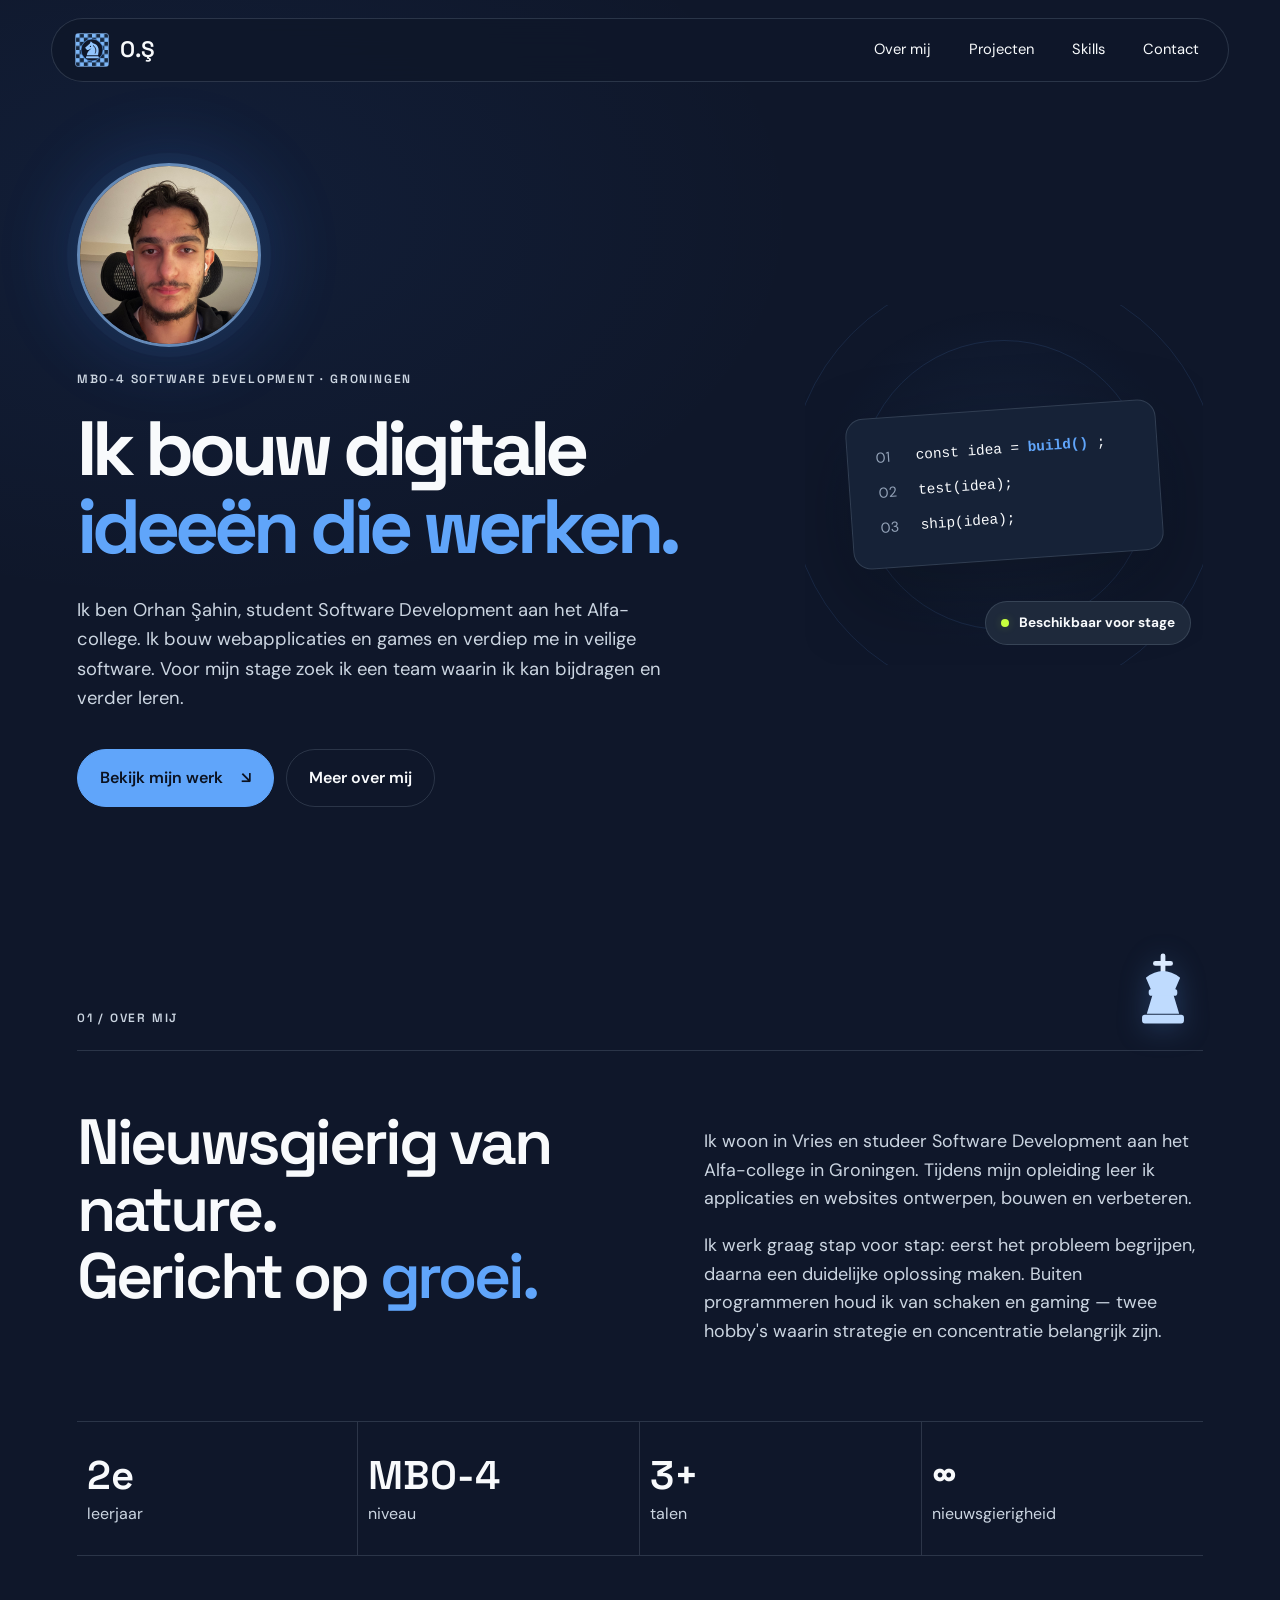
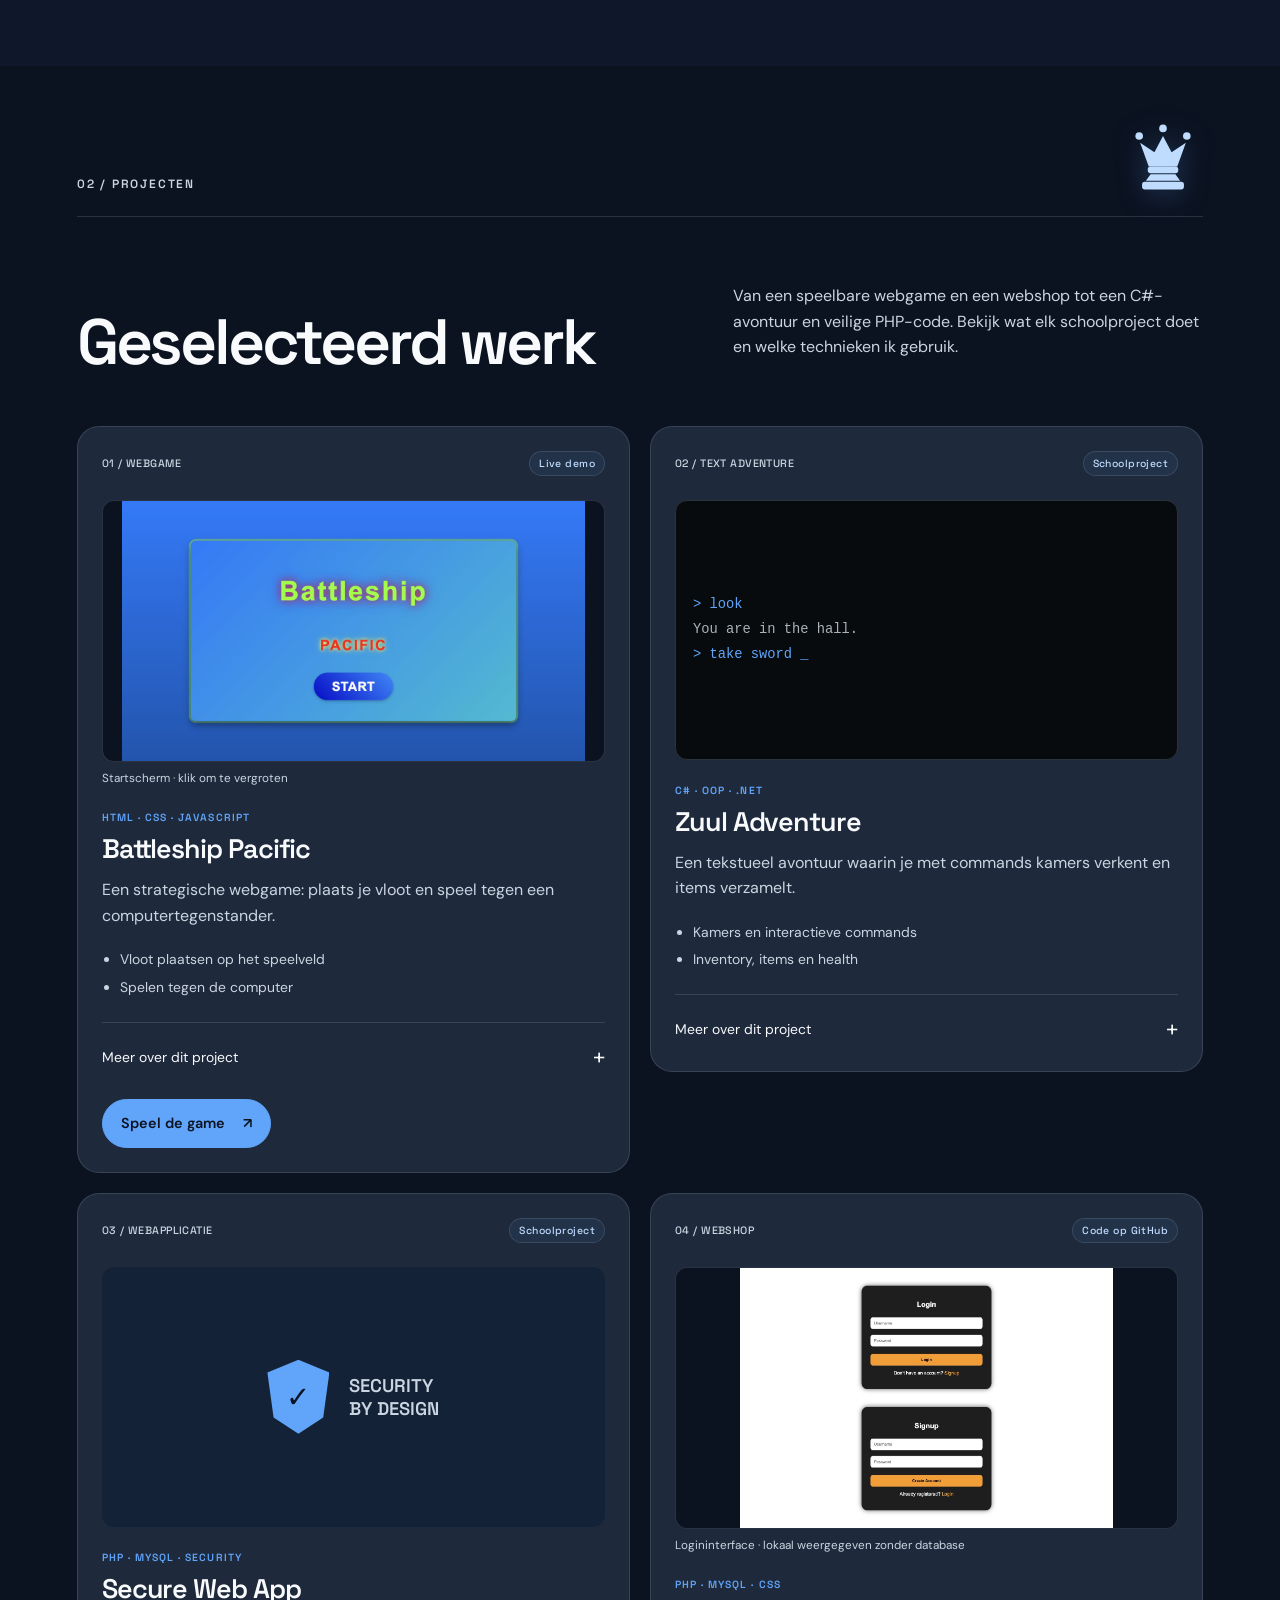
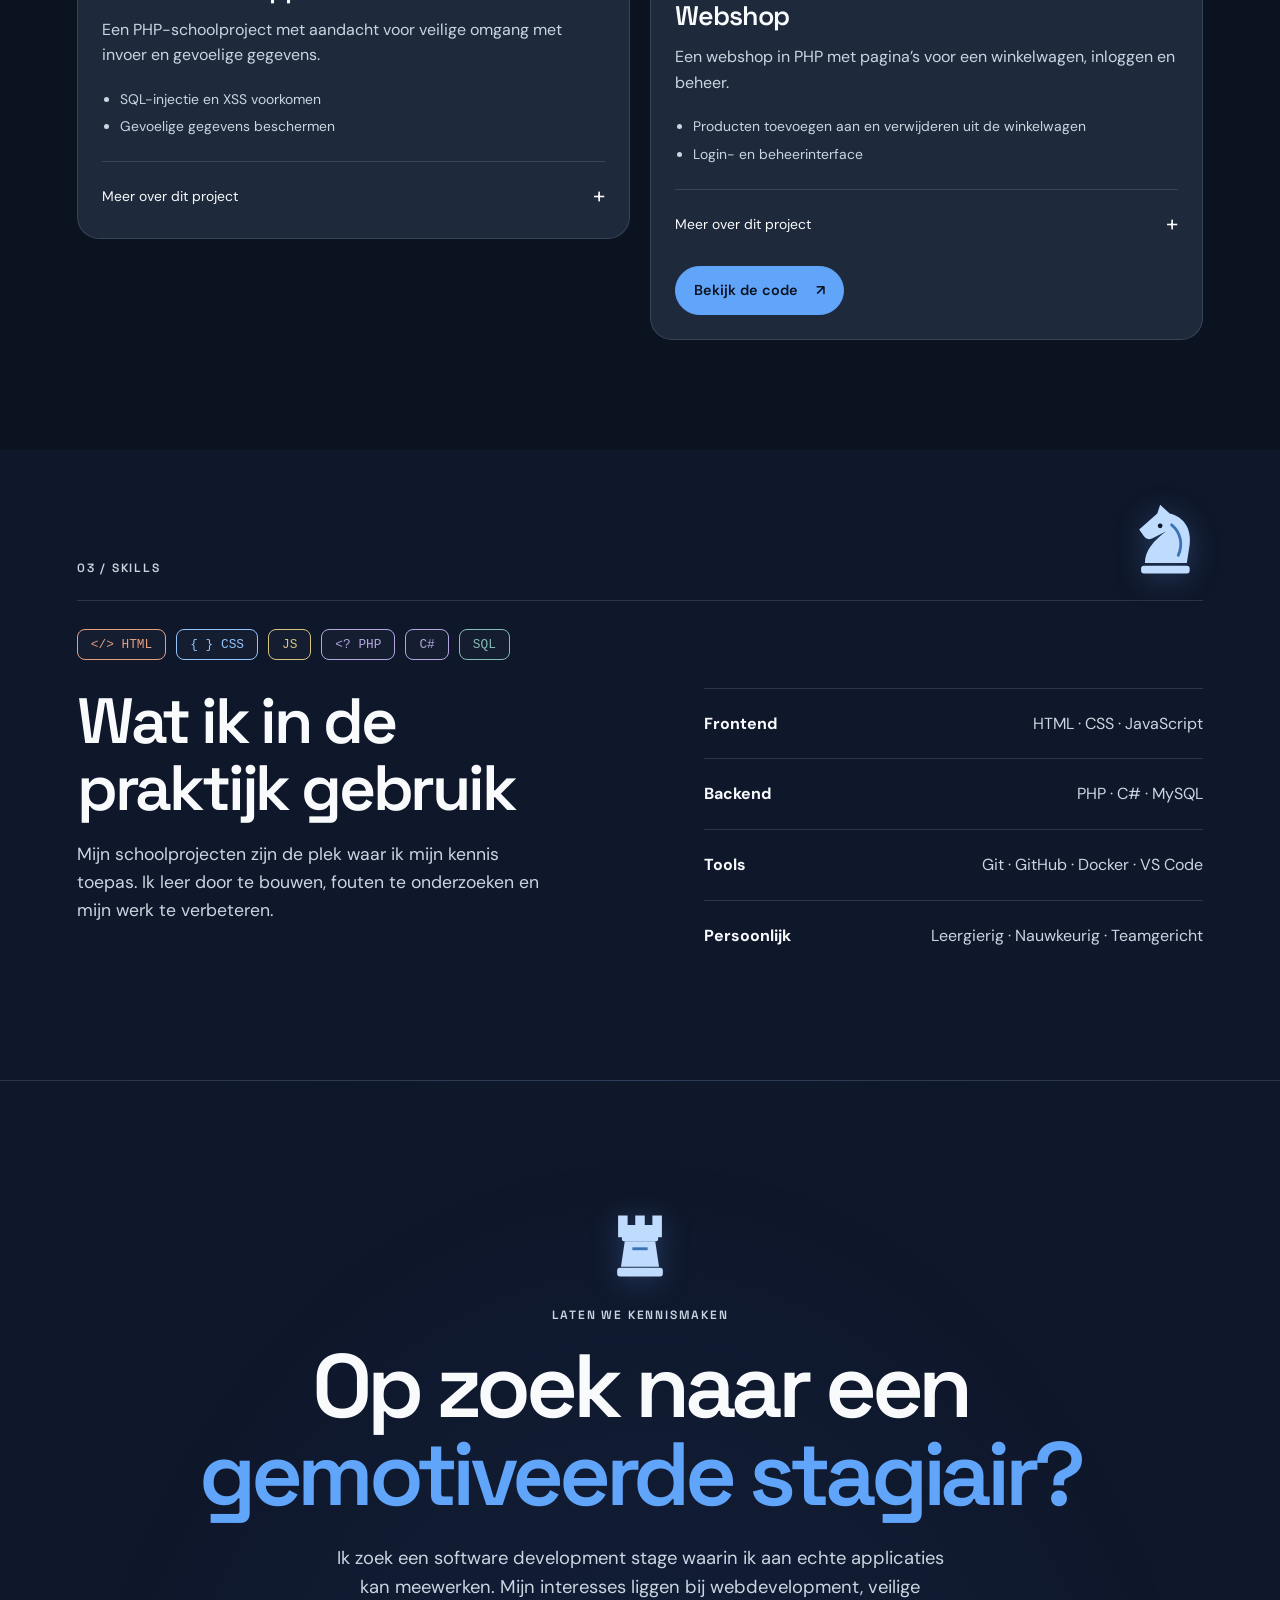
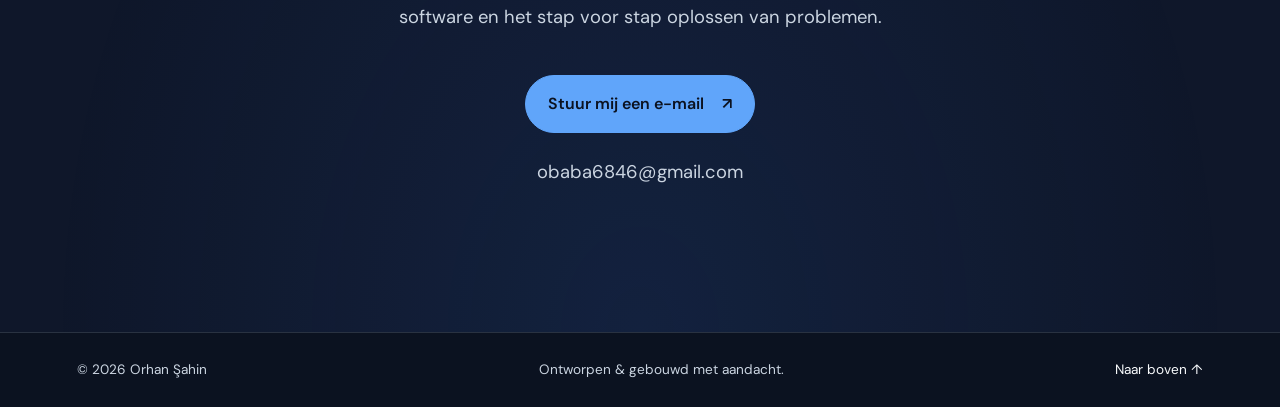
==== commit 0ec76576: "Refine chess pieces with approved section mapping and brighter styling" ====
--- a/index.html
+++ b/index.html
@@ -16,7 +16,7 @@
       rel="stylesheet"
     />
     <link rel="icon" type="image/svg+xml" href="assets/favicon.svg" />
-    <link rel="stylesheet" href="styles.css?v=52466a47dd8d" />
+    <link rel="stylesheet" href="styles.css?v=031acb05570b" />
   </head>
   <body>
     <a class="skip-link" href="#main"> Ga naar inhoud </a>
@@ -101,7 +101,7 @@
       </section>
       <!-- Persoonlijke informatie -->
       <section class="about section" id="over">
-        <img class="section-chess" src="assets/chess-queen.svg" alt="" aria-hidden="true" width="60" height="64" />
+        <img class="section-chess" src="assets/chess-king.svg" alt="" aria-hidden="true" width="80" height="86" />
         <div class="section-label">01 / OVER MIJ</div>
         <div class="about-grid">
           <h2>
@@ -145,7 +145,7 @@
       </section>
       <!-- Schoolprojecten -->
       <section class="projects section" id="projecten">
-        <img class="section-chess" src="assets/chess-rook.svg" alt="" aria-hidden="true" width="60" height="64" />
+        <img class="section-chess" src="assets/chess-queen.svg" alt="" aria-hidden="true" width="80" height="86" />
         <div class="section-label">02 / PROJECTEN</div>
         <div class="section-heading">
           <h2>Geselecteerd werk</h2>
@@ -391,6 +391,7 @@
       </section>
       <!-- Overzicht van technische en persoonlijke vaardigheden -->
       <section class="skills section" id="skills">
+        <img class="section-chess" src="assets/chess-knight.svg" alt="" aria-hidden="true" width="80" height="86" />
         <div class="section-label">03 / SKILLS</div>
         <div class="language-badges" aria-hidden="true">
           <span class="language-html">&lt;/&gt; HTML</span>
@@ -431,7 +432,7 @@
       </section>
       <!-- Oproep voor een stage en e-mailknop -->
       <section class="contact section" id="contact">
-        <img class="contact-chess" src="assets/chess-pawn.svg" alt="" aria-hidden="true" width="48" height="52" />
+        <img class="contact-chess" src="assets/chess-rook.svg" alt="" aria-hidden="true" width="80" height="86" />
         <p class="eyebrow">LATEN WE KENNISMAKEN</p>
         <h2>
           Op zoek naar een
--- a/styles.css
+++ b/styles.css
@@ -614,7 +614,7 @@
   display: grid;
   grid-template-columns: 1fr 1fr;
   gap: 10vw;
-  padding-top: 55px;
+  padding-top: 28px;
 }
 
 .skills-grid > div:first-child p {
@@ -844,25 +844,27 @@
   }
 }
 
-/* Kleine schaakstukken en taallabels als rustige accenten. */
+/* Schaakstukken en gekleurde taallabels. */
 .section {
   position: relative;
 }
 
 .section-chess {
   position: absolute;
-  top: 78px;
+  top: 48px;
   right: 6vw;
-  width: 60px;
-  height: 64px;
-  opacity: 0.4;
+  width: 80px;
+  height: 86px;
+  filter: drop-shadow(0 4px 14px rgba(96, 165, 250, 0.25));
   pointer-events: none;
 }
 
 .contact-chess {
   display: block;
   margin: 0 auto 20px;
-  opacity: 0.55;
+  width: 80px;
+  height: 86px;
+  filter: drop-shadow(0 4px 14px rgba(96, 165, 250, 0.25));
   pointer-events: none;
 }
 
@@ -889,9 +891,9 @@
 
 @media (max-width: 560px) {
   .section-chess {
-    top: 55px;
+    top: 28px;
     right: 24px;
-    width: 44px;
-    height: 48px;
-  }
-}
+    width: 64px;
+    height: 69px;
+  }
+}
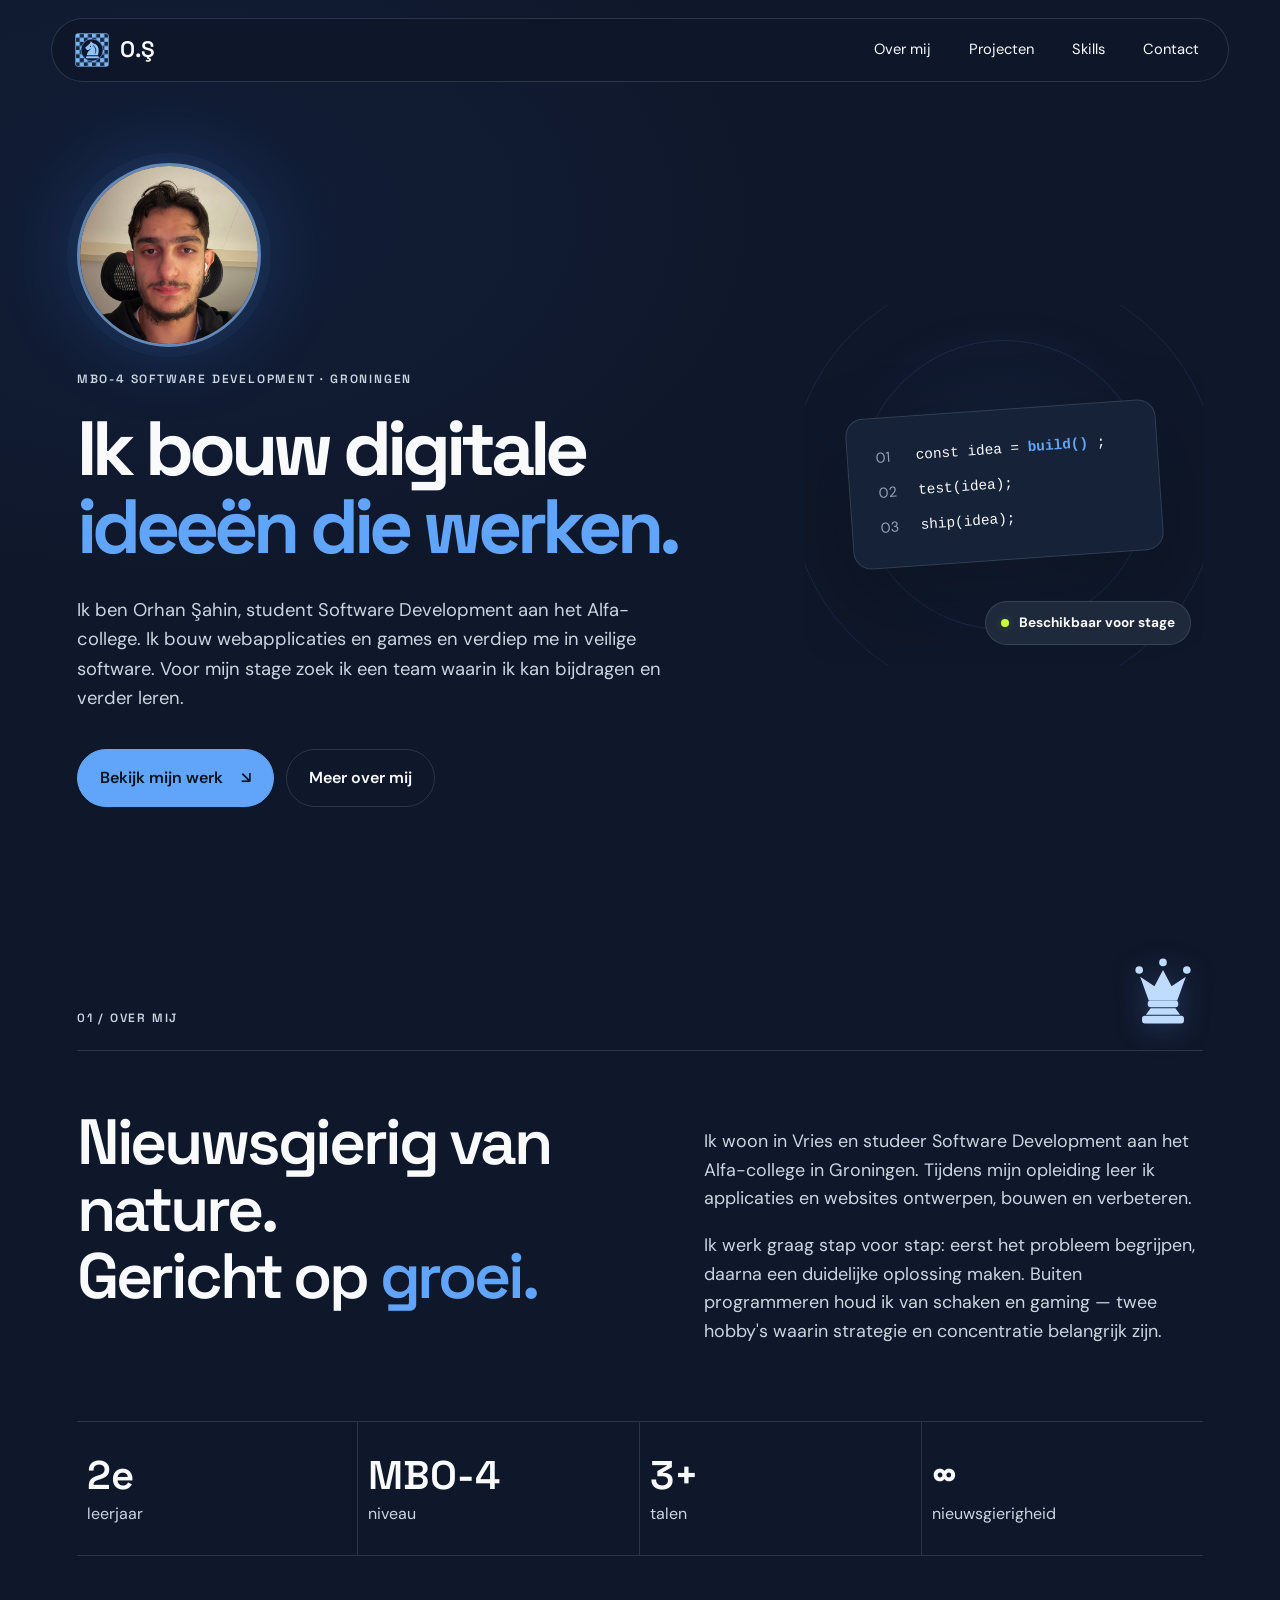
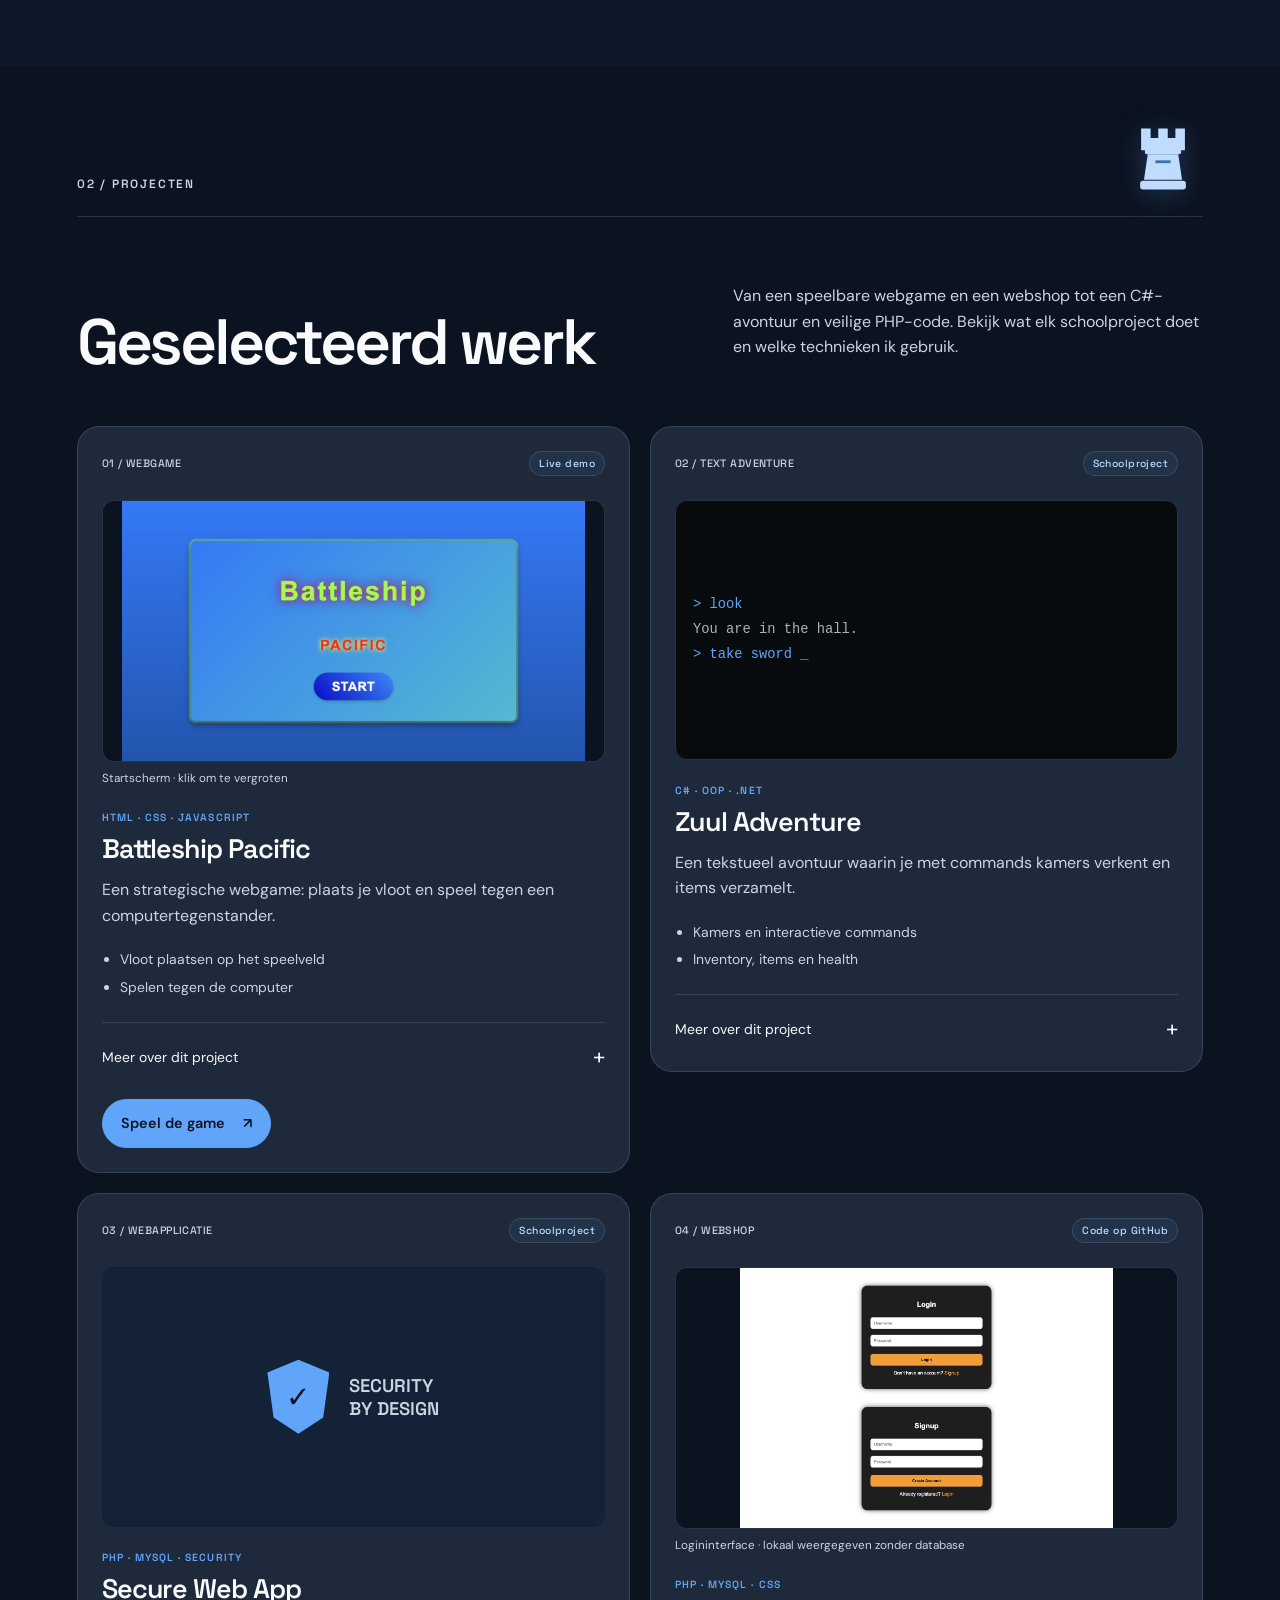
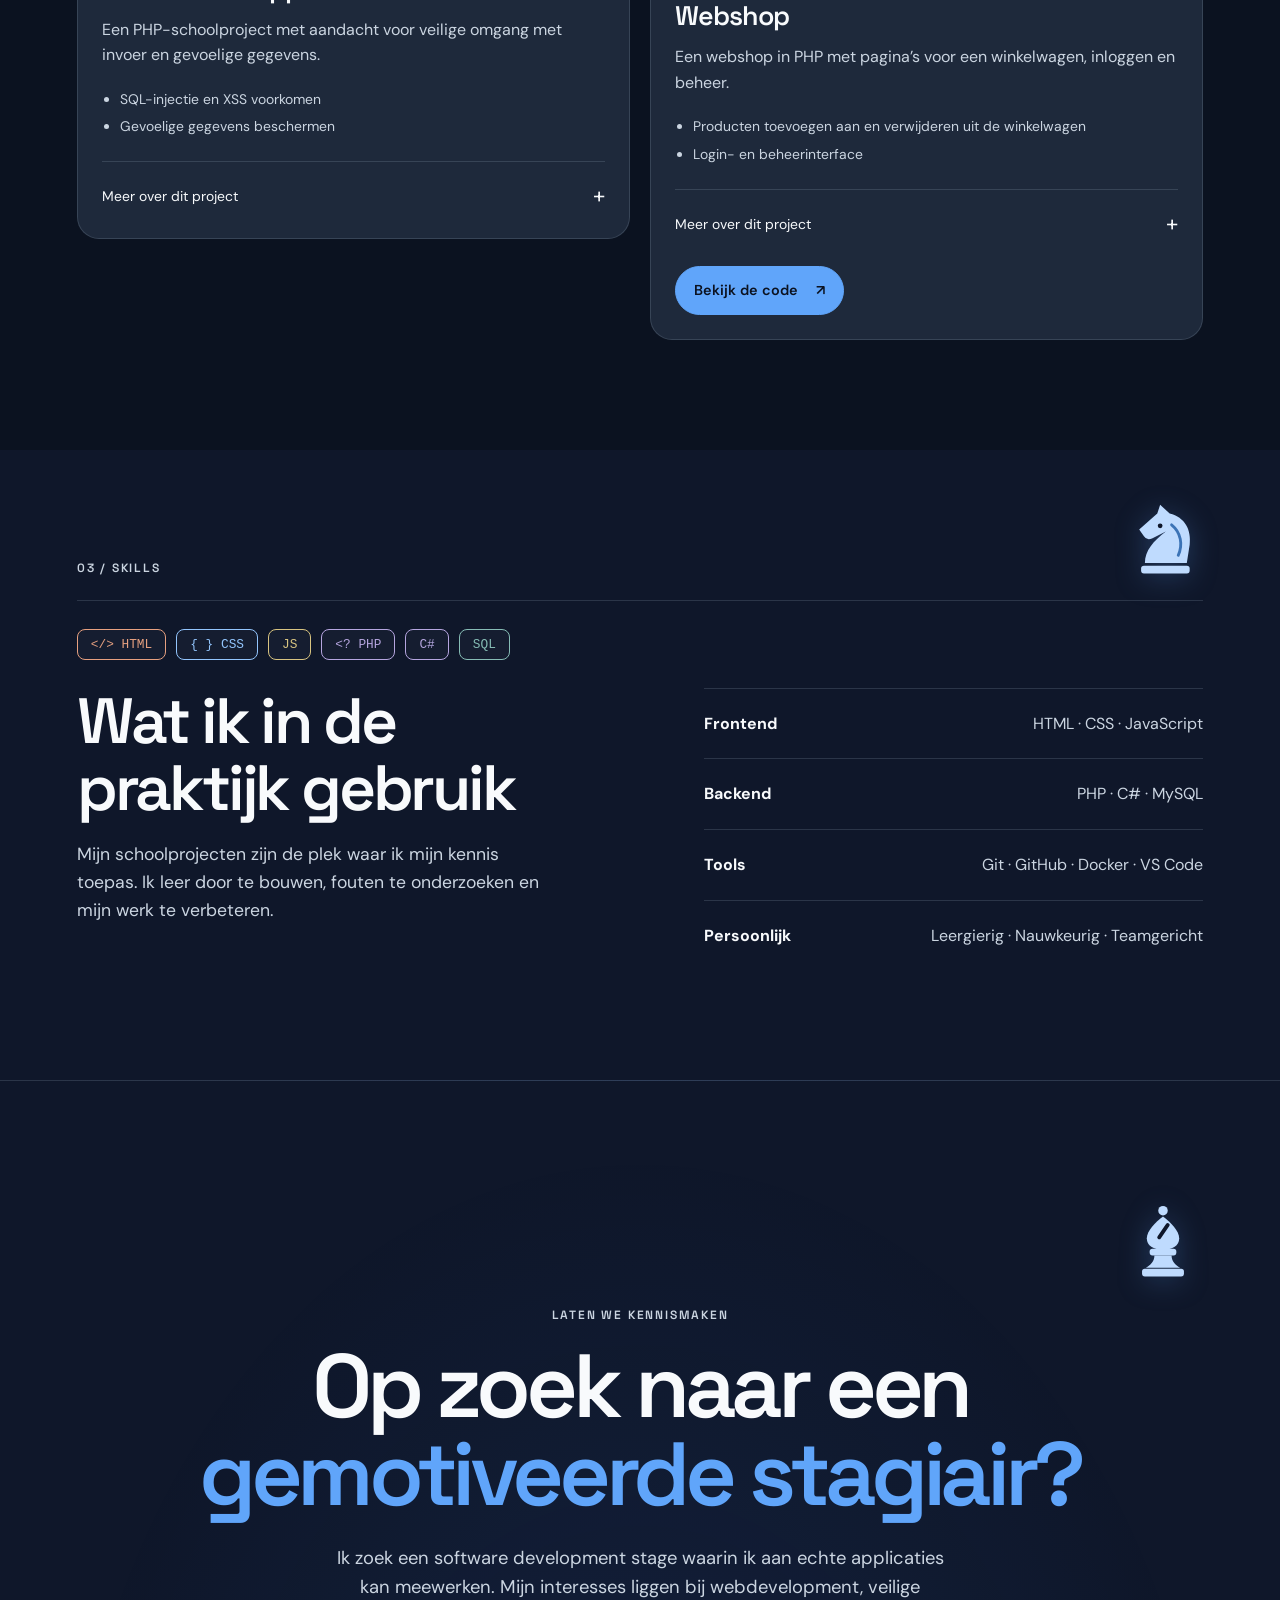
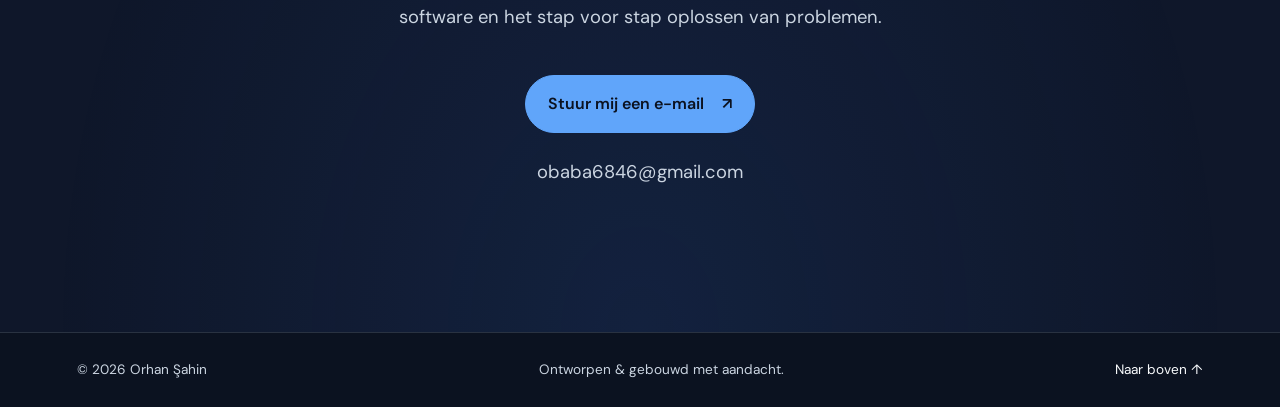
==== commit eca8d8c3: "Update approved chess placement and add right-aligned bishop" ====
--- a/index.html
+++ b/index.html
@@ -16,7 +16,7 @@
       rel="stylesheet"
     />
     <link rel="icon" type="image/svg+xml" href="assets/favicon.svg" />
-    <link rel="stylesheet" href="styles.css?v=031acb05570b" />
+    <link rel="stylesheet" href="styles.css?v=94e6a4b93080" />
   </head>
   <body>
     <a class="skip-link" href="#main"> Ga naar inhoud </a>
@@ -101,7 +101,7 @@
       </section>
       <!-- Persoonlijke informatie -->
       <section class="about section" id="over">
-        <img class="section-chess" src="assets/chess-king.svg" alt="" aria-hidden="true" width="80" height="86" />
+        <img class="section-chess" src="assets/chess-queen.svg" alt="" aria-hidden="true" width="80" height="86" />
         <div class="section-label">01 / OVER MIJ</div>
         <div class="about-grid">
           <h2>
@@ -145,7 +145,7 @@
       </section>
       <!-- Schoolprojecten -->
       <section class="projects section" id="projecten">
-        <img class="section-chess" src="assets/chess-queen.svg" alt="" aria-hidden="true" width="80" height="86" />
+        <img class="section-chess" src="assets/chess-rook.svg" alt="" aria-hidden="true" width="80" height="86" />
         <div class="section-label">02 / PROJECTEN</div>
         <div class="section-heading">
           <h2>Geselecteerd werk</h2>
@@ -432,7 +432,7 @@
       </section>
       <!-- Oproep voor een stage en e-mailknop -->
       <section class="contact section" id="contact">
-        <img class="contact-chess" src="assets/chess-rook.svg" alt="" aria-hidden="true" width="80" height="86" />
+        <img class="contact-chess" src="assets/chess-bishop.svg" alt="" aria-hidden="true" width="80" height="86" />
         <p class="eyebrow">LATEN WE KENNISMAKEN</p>
         <h2>
           Op zoek naar een
--- a/styles.css
+++ b/styles.css
@@ -861,7 +861,7 @@
 
 .contact-chess {
   display: block;
-  margin: 0 auto 20px;
+  margin: 0 0 20px auto;
   width: 80px;
   height: 86px;
   filter: drop-shadow(0 4px 14px rgba(96, 165, 250, 0.25));
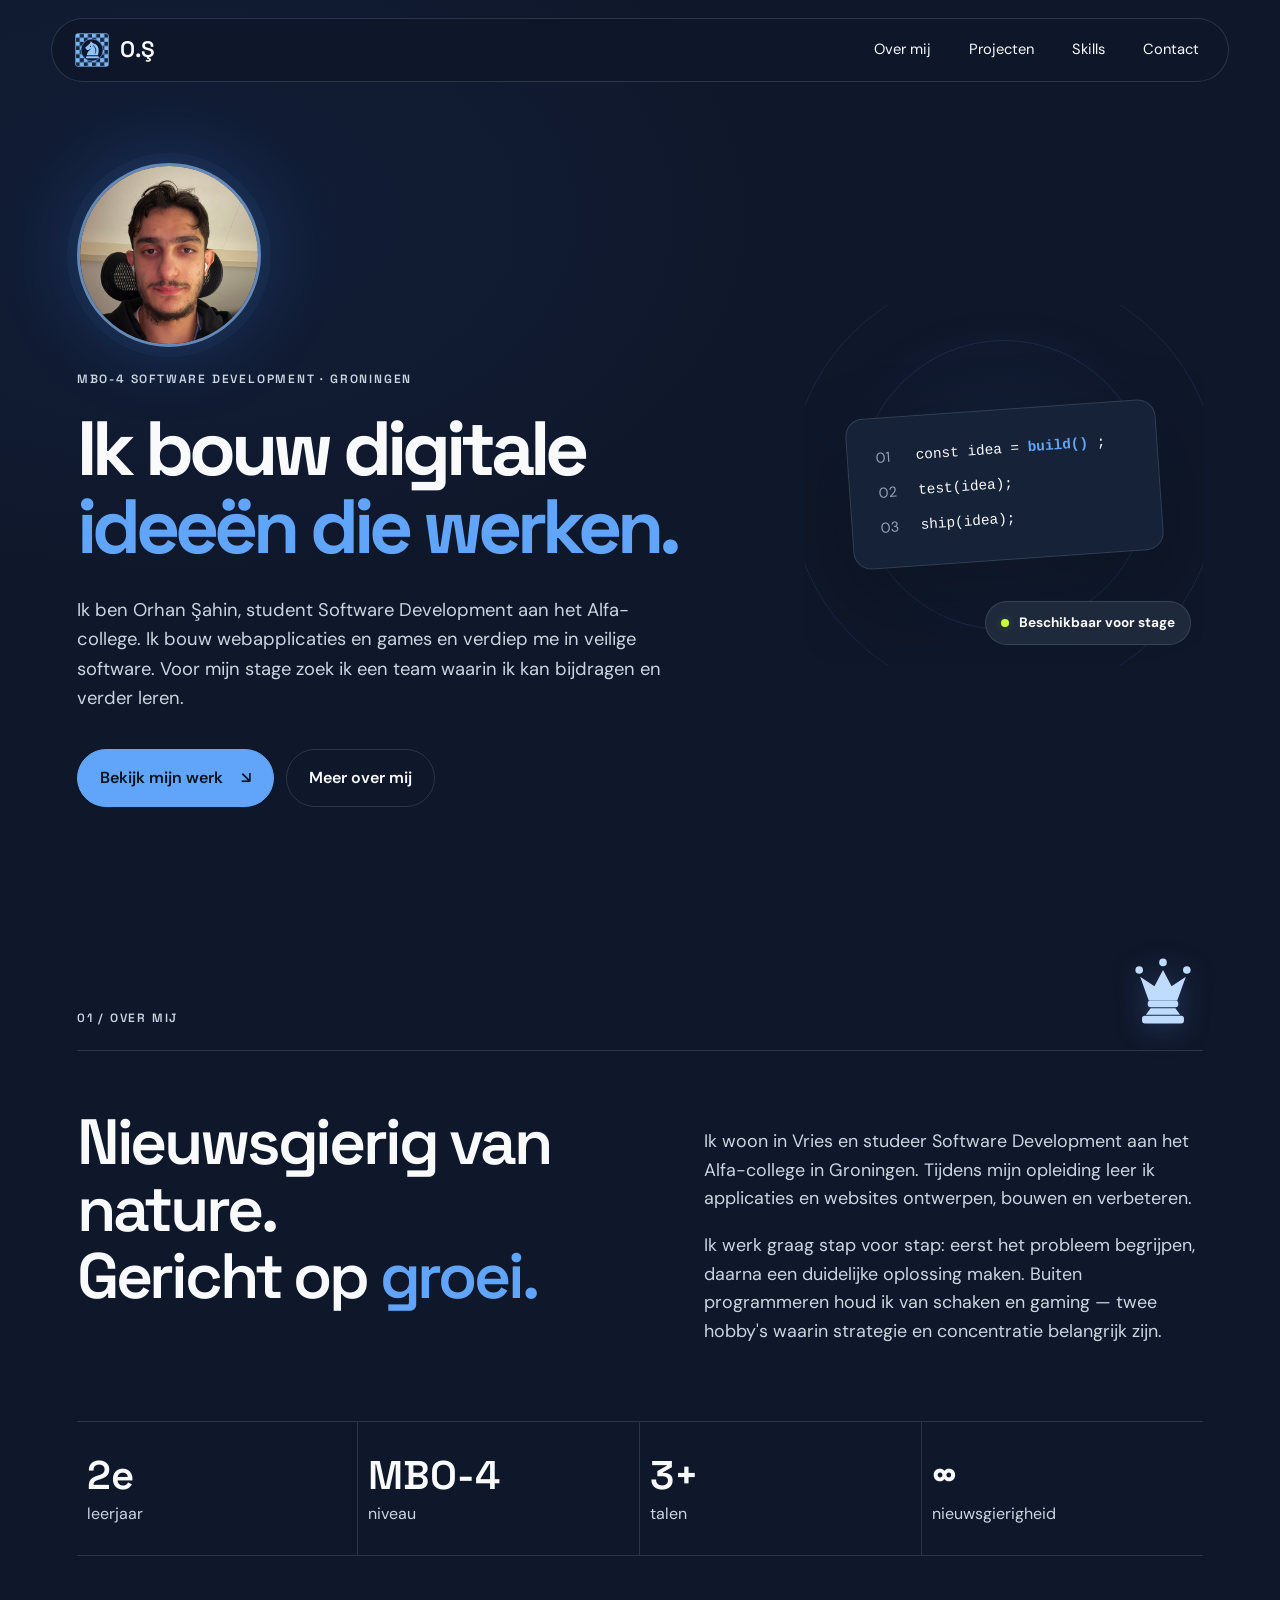
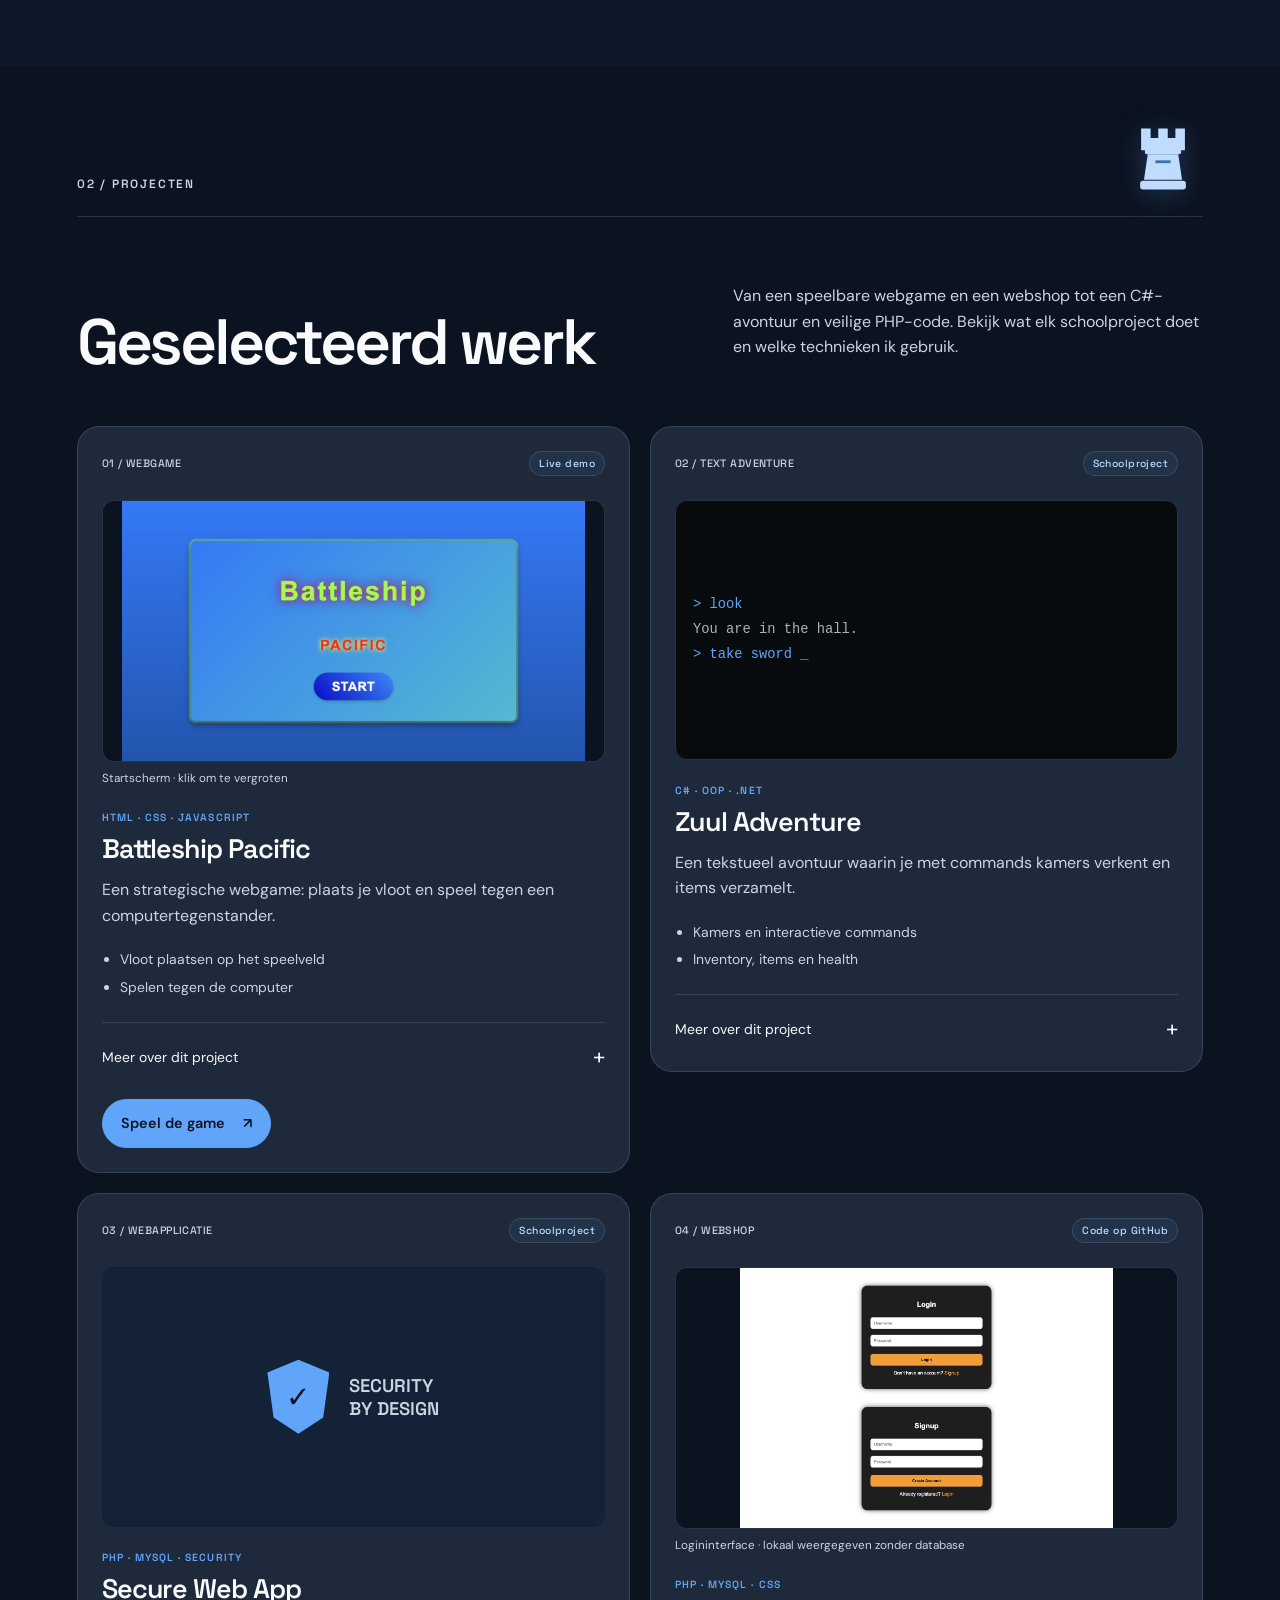
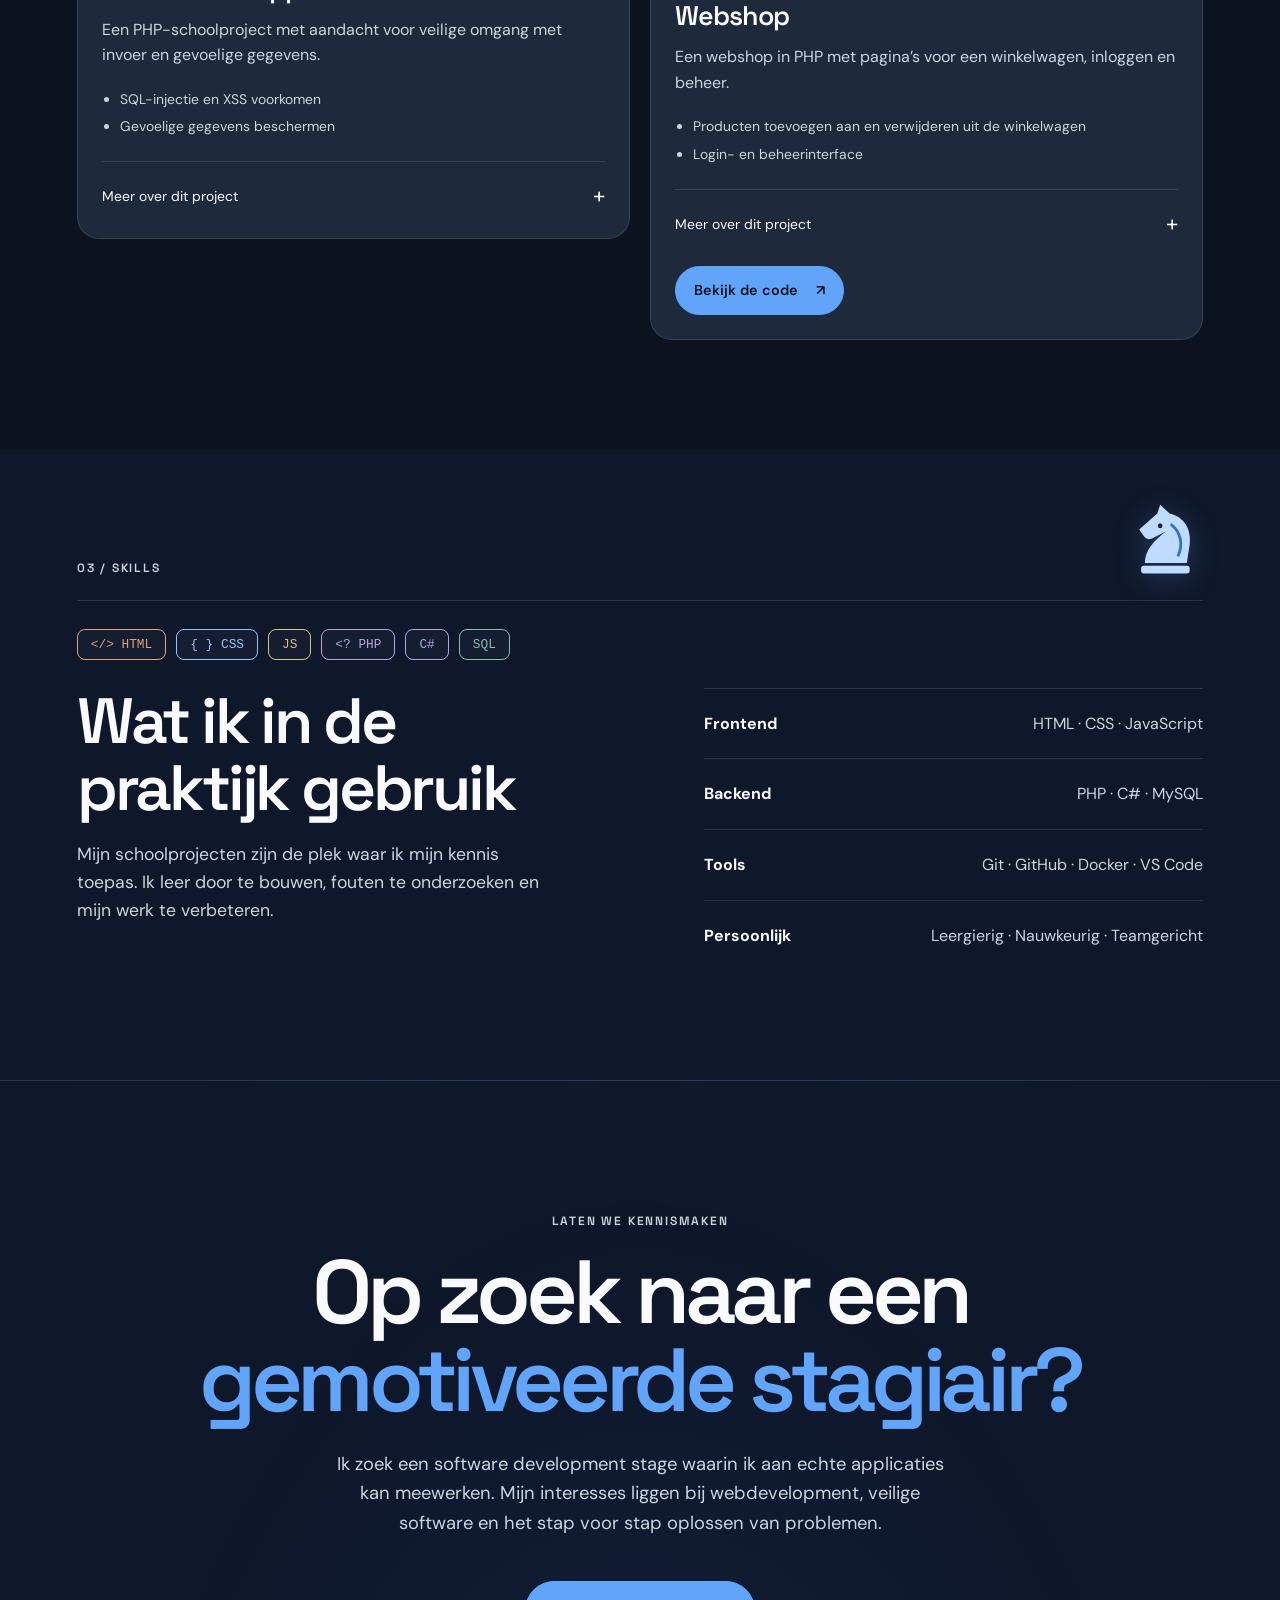
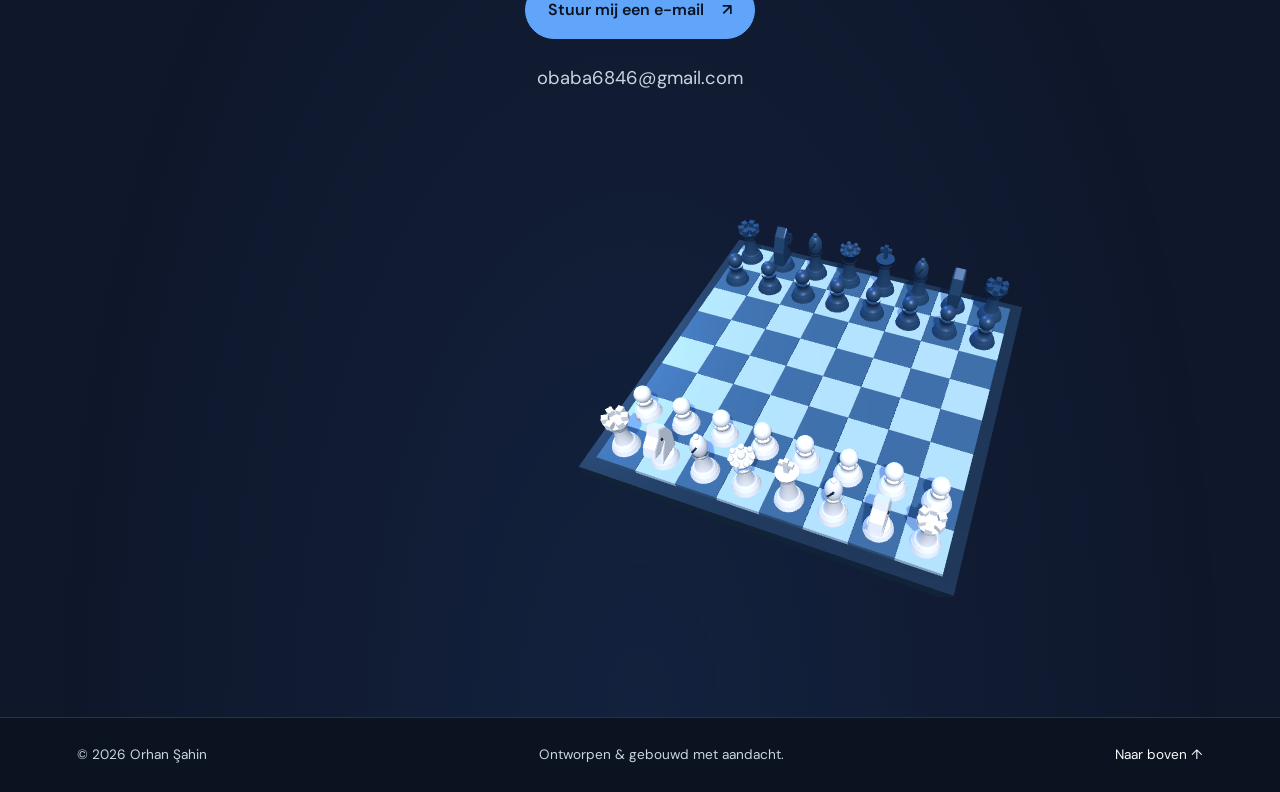
==== commit 1997cf99: "Add approved minimal interactive 3D chess decoration" ====
--- a/index.html
+++ b/index.html
@@ -16,7 +16,7 @@
       rel="stylesheet"
     />
     <link rel="icon" type="image/svg+xml" href="assets/favicon.svg" />
-    <link rel="stylesheet" href="styles.css?v=94e6a4b93080" />
+    <link rel="stylesheet" href="styles.css?v=d34e8cb095a7" />
   </head>
   <body>
     <a class="skip-link" href="#main"> Ga naar inhoud </a>
@@ -432,7 +432,6 @@
       </section>
       <!-- Oproep voor een stage en e-mailknop -->
       <section class="contact section" id="contact">
-        <img class="contact-chess" src="assets/chess-bishop.svg" alt="" aria-hidden="true" width="80" height="86" />
         <p class="eyebrow">LATEN WE KENNISMAKEN</p>
         <h2>
           Op zoek naar een
@@ -449,6 +448,12 @@
           <span> ↗ </span>
         </a>
         <p class="contact-address">obaba6846@gmail.com</p>
+        <div class="chess-playground" id="chess-title" aria-label="Interactief 3D-schaakbord">
+          <div class="chess-stage">
+            <img src="assets/chess-board-full.svg" alt="Schaakbord in de beginopstelling" width="360" height="270" />
+          </div>
+          <span class="chess-status sr-only" role="status"></span>
+        </div>
       </section>
     </main>
     <footer>
@@ -457,5 +462,6 @@
       <a href="#home"> Naar boven ↑ </a>
     </footer>
     <script src="script.js"></script>
+    <script type="module" src="chess.js?v=f41e2dc4897e"></script>
   </body>
 </html>
--- a/styles.css
+++ b/styles.css
@@ -859,15 +859,6 @@
   pointer-events: none;
 }
 
-.contact-chess {
-  display: block;
-  margin: 0 0 20px auto;
-  width: 80px;
-  height: 86px;
-  filter: drop-shadow(0 4px 14px rgba(96, 165, 250, 0.25));
-  pointer-events: none;
-}
-
 .language-badges {
   display: flex;
   flex-wrap: wrap;
@@ -897,3 +888,42 @@
     height: 69px;
   }
 }
+
+/* Alleen het interactieve bord, zonder zichtbaar bedieningspaneel. */
+.chess-playground {
+  width: min(100%, 760px);
+  margin: 64px 0 0 auto;
+}
+.chess-stage {
+  width: 100%;
+  height: 440px;
+}
+.chess-stage > img {
+  display: block;
+  width: 80%;
+  height: 100%;
+  margin: auto;
+  object-fit: contain;
+}
+.chess-stage canvas {
+  display: block;
+  width: 100%;
+  height: 100%;
+  touch-action: none;
+  cursor: grab;
+}
+.chess-stage canvas:active { cursor: grabbing; }
+.chess-stage canvas:focus-visible { outline-offset: -4px; }
+.sr-only {
+  position: absolute;
+  width: 1px;
+  height: 1px;
+  overflow: hidden;
+  clip-path: inset(50%);
+  white-space: nowrap;
+}
+#chess-title { scroll-margin-top: 110px; }
+@media (max-width: 560px) {
+  .chess-playground { margin-top: 40px; }
+  .chess-stage { height: 330px; }
+}
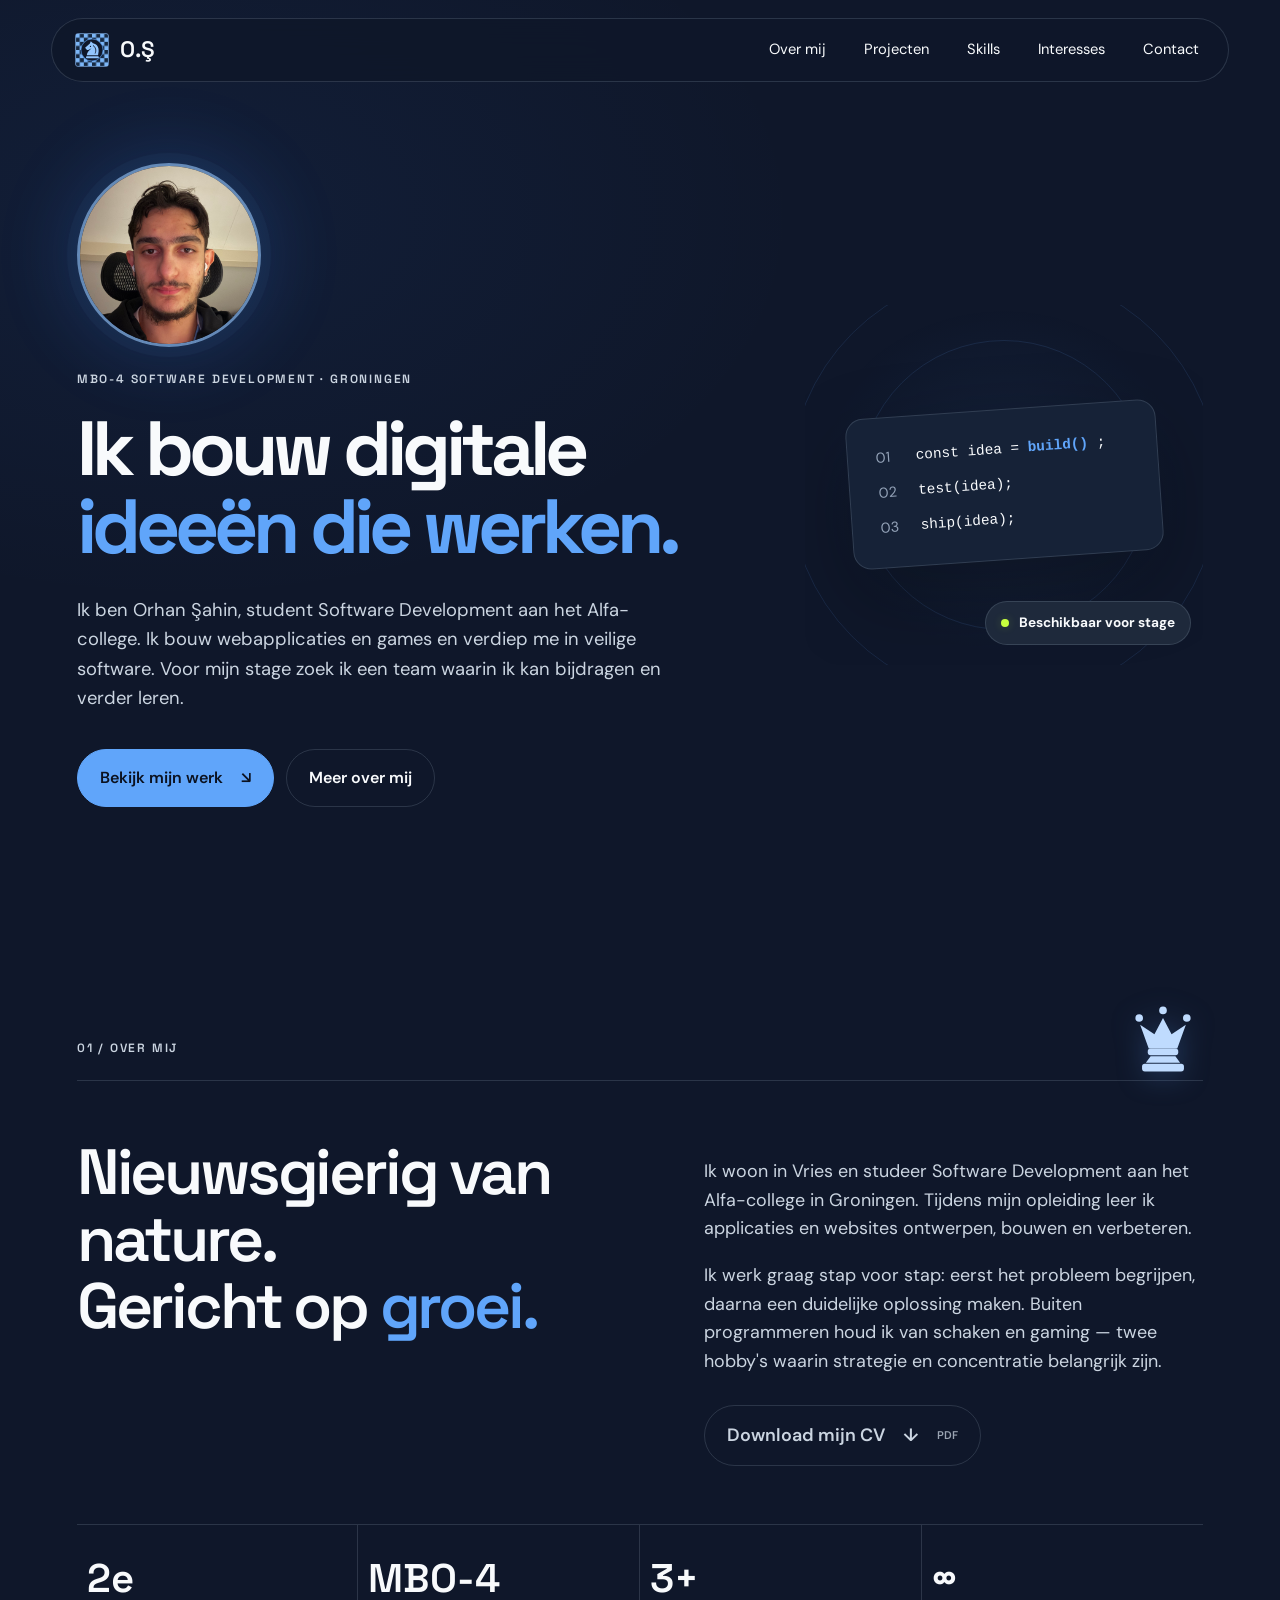
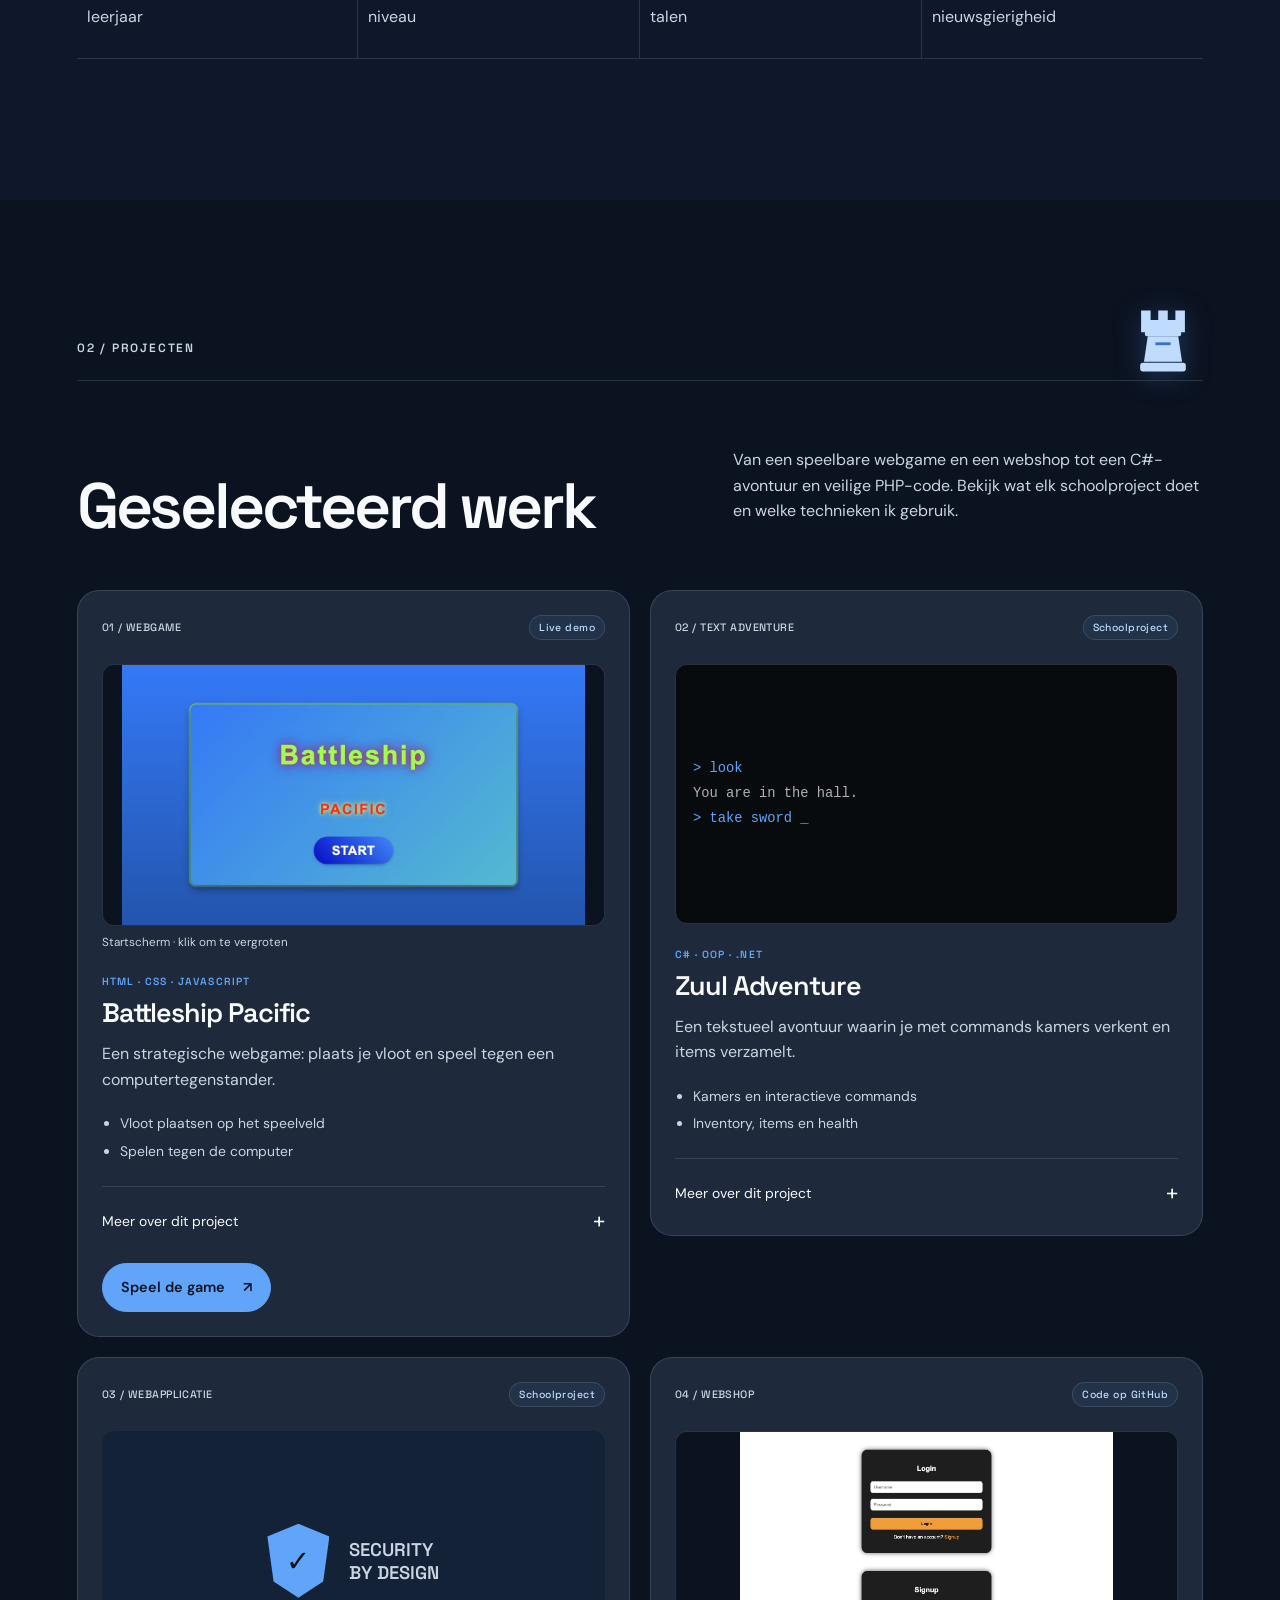
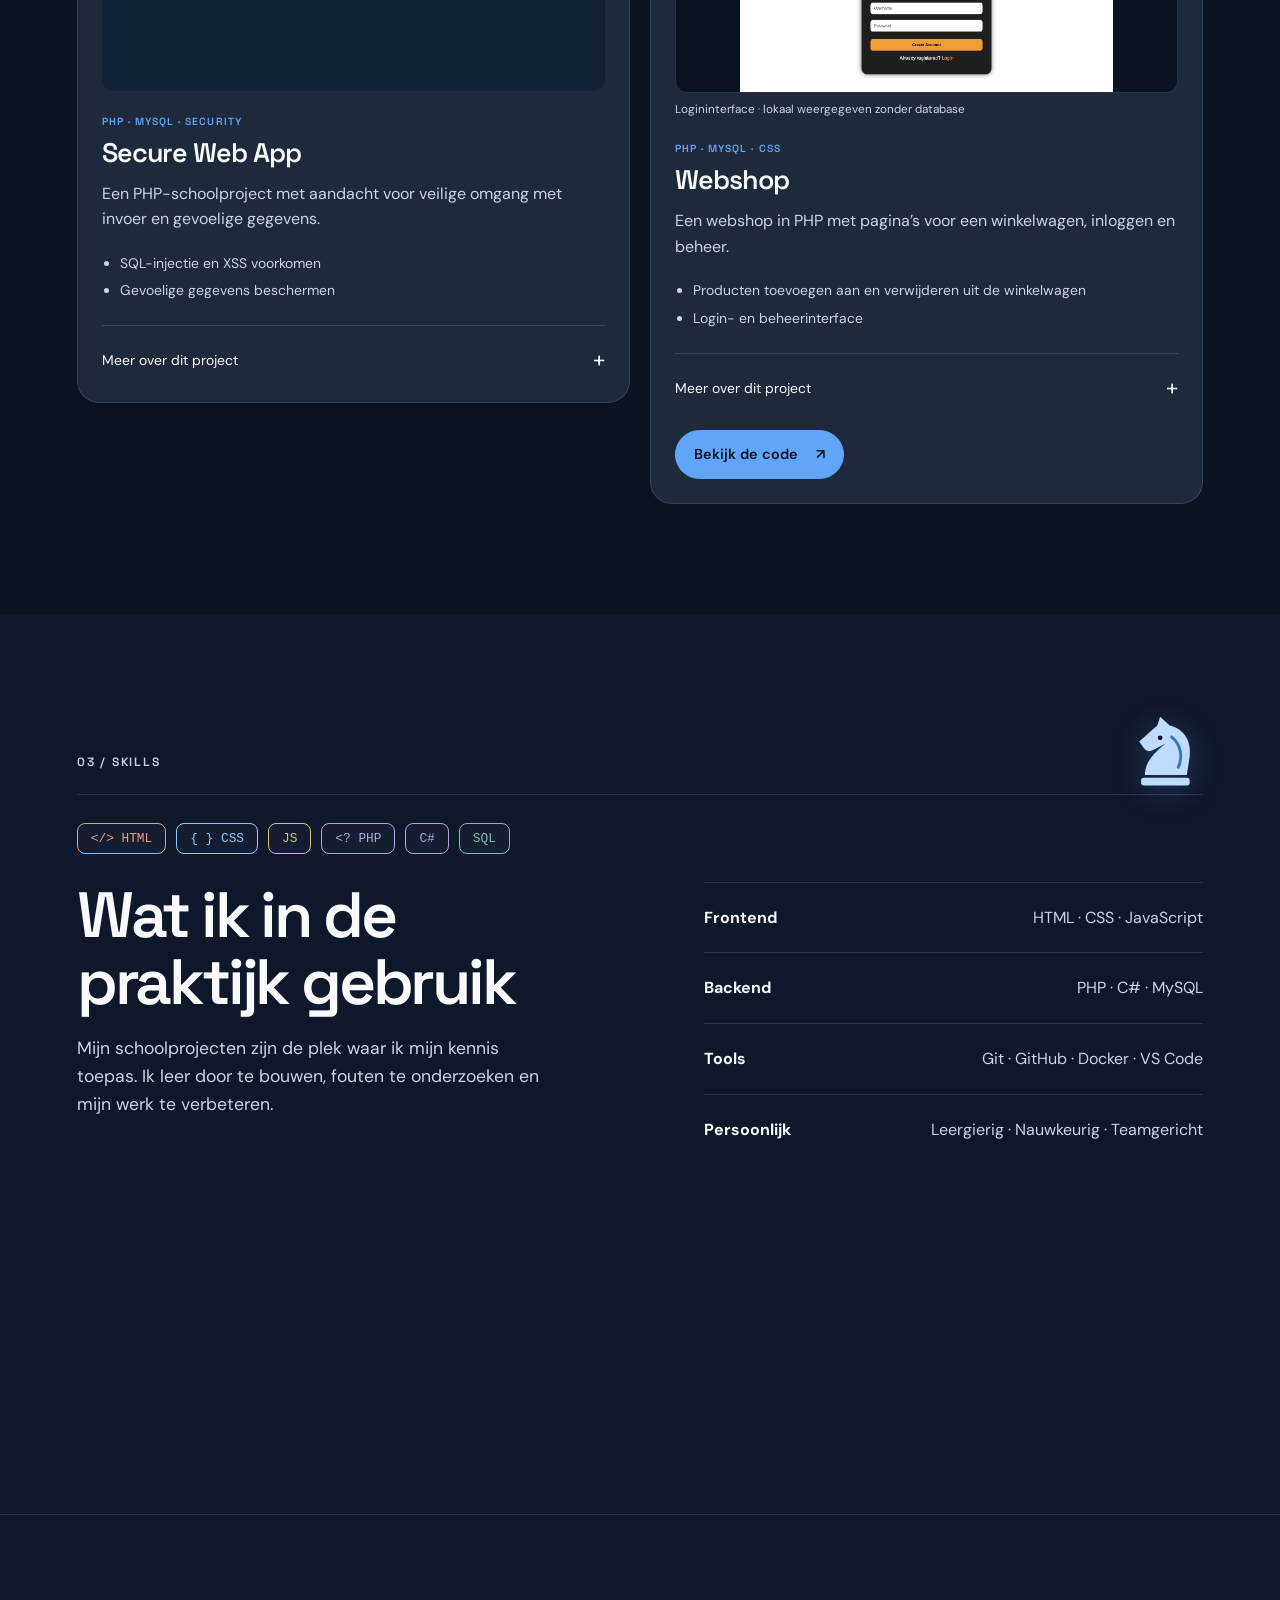
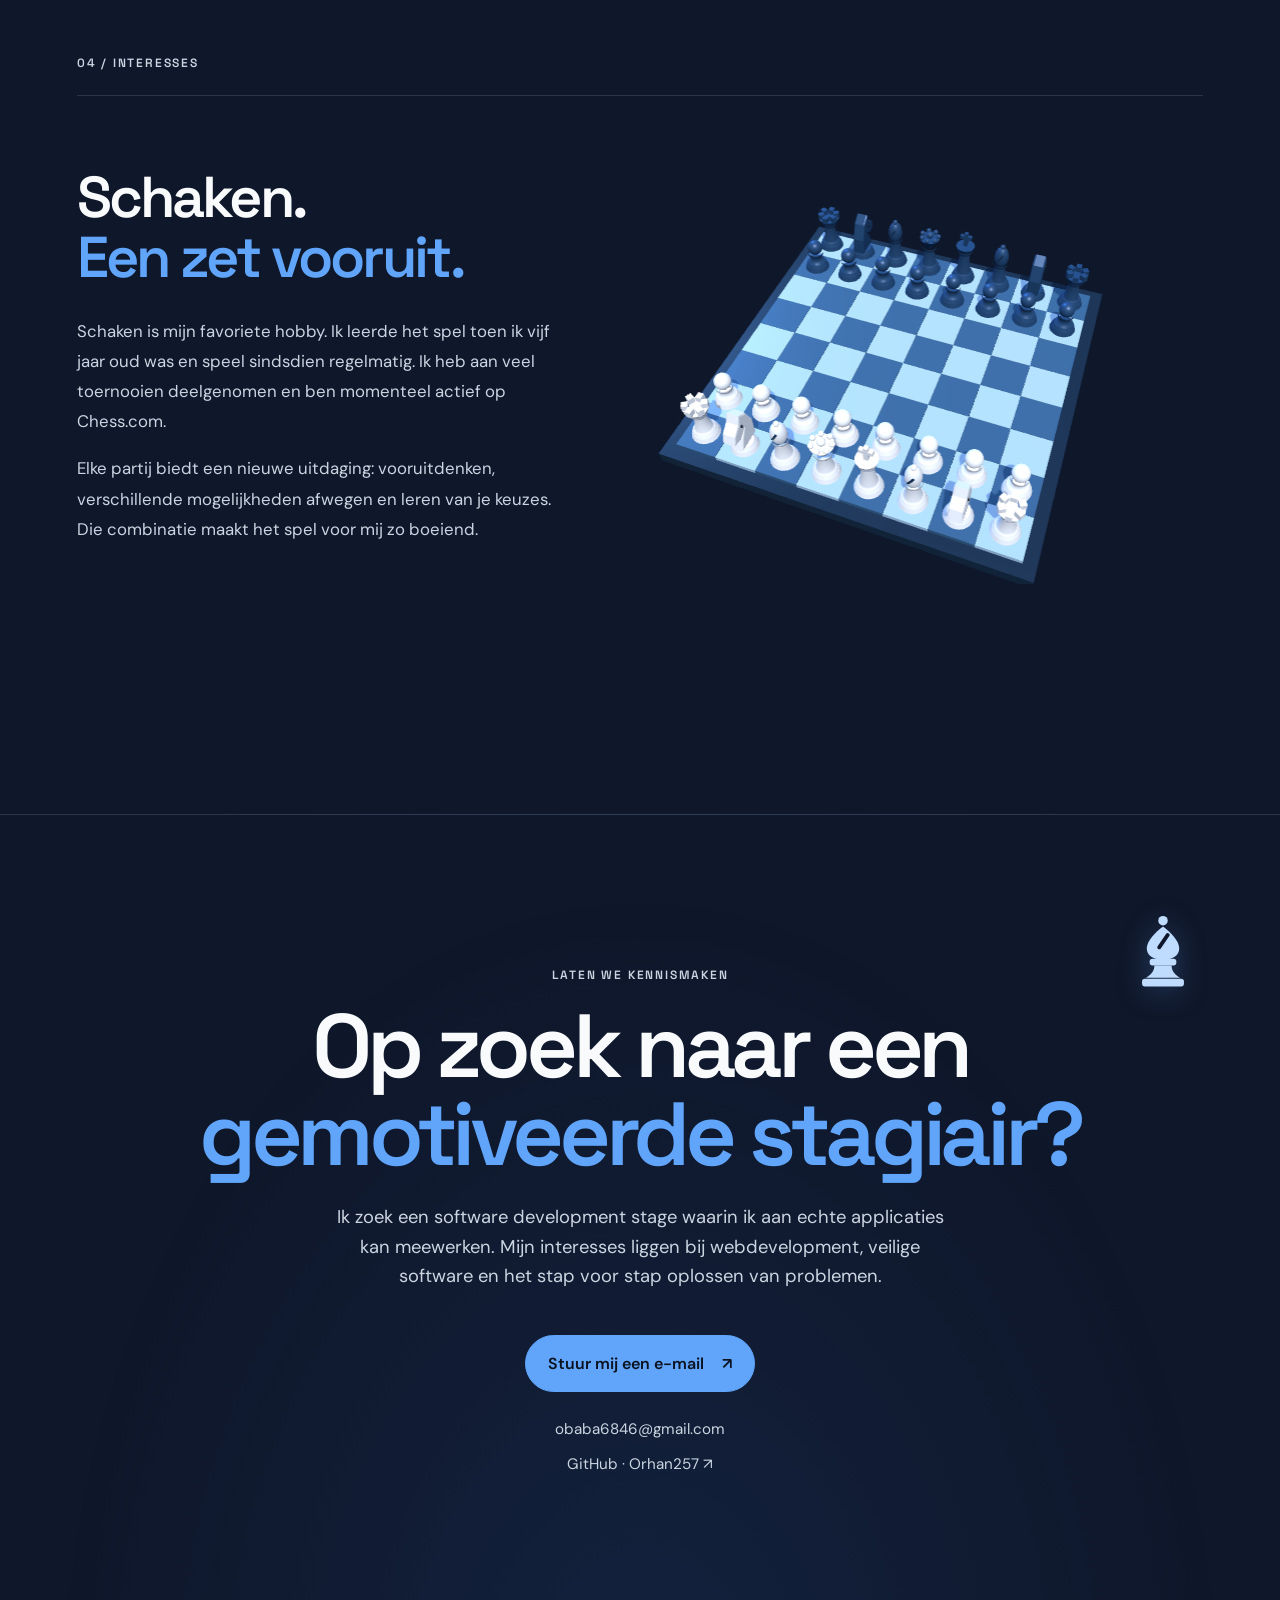
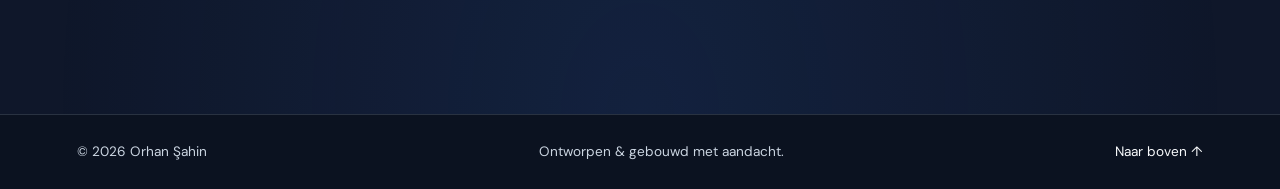
==== commit 126ec208: "Align section navigation and publish CV, contact links and interests" ====
--- a/index.html
+++ b/index.html
@@ -16,7 +16,7 @@
       rel="stylesheet"
     />
     <link rel="icon" type="image/svg+xml" href="assets/favicon.svg" />
-    <link rel="stylesheet" href="styles.css?v=d34e8cb095a7" />
+    <link rel="stylesheet" href="styles.css?v=e706a443393f" />
   </head>
   <body>
     <a class="skip-link" href="#main"> Ga naar inhoud </a>
@@ -43,6 +43,7 @@
           <a href="#over"> Over mij </a>
           <a href="#projecten"> Projecten </a>
           <a href="#skills"> Skills </a>
+          <a href="#interesses"> Interesses </a>
           <a href="#contact"> Contact </a>
         </div>
       </nav>
@@ -122,6 +123,10 @@
               schaken en gaming — twee hobby's waarin strategie en concentratie
               belangrijk zijn.
             </p>
+            <a class="button ghost cv-download" href="assets/Orhan_Sahin_CV.pdf" download="Orhan_Sahin_CV.pdf">
+              Download mijn CV <span aria-hidden="true">↓</span>
+              <span class="cv-format">PDF</span>
+            </a>
           </div>
         </div>
         <div class="facts">
@@ -430,8 +435,34 @@
           </div>
         </div>
       </section>
+      <!-- Interesses buiten het programmeren -->
+      <section class="interests section" id="interesses">
+        <div class="section-label">04 / INTERESSES</div>
+        <div class="interests-grid">
+          <div class="interests-copy">
+            <h2>Schaken.<br /><span>Een zet vooruit.</span></h2>
+            <p>
+              Schaken is mijn favoriete hobby. Ik leerde het spel toen ik vijf
+              jaar oud was en speel sindsdien regelmatig. Ik heb aan veel
+              toernooien deelgenomen en ben momenteel actief op Chess.com.
+            </p>
+            <p>
+              Elke partij biedt een nieuwe uitdaging: vooruitdenken,
+              verschillende mogelijkheden afwegen en leren van je keuzes.
+              Die combinatie maakt het spel voor mij zo boeiend.
+            </p>
+          </div>
+        <div class="chess-playground" id="chess-title" aria-label="Interactief 3D-schaakbord">
+          <div class="chess-stage">
+            <img src="assets/chess-board-full.svg" alt="Schaakbord in de beginopstelling" width="360" height="270" />
+          </div>
+          <span class="chess-status sr-only" role="status"></span>
+        </div>
+        </div>
+      </section>
       <!-- Oproep voor een stage en e-mailknop -->
       <section class="contact section" id="contact">
+        <img class="section-chess" src="assets/chess-bishop.svg" alt="" aria-hidden="true" width="80" height="86" />
         <p class="eyebrow">LATEN WE KENNISMAKEN</p>
         <h2>
           Op zoek naar een
@@ -447,13 +478,11 @@
           Stuur mij een e-mail
           <span> ↗ </span>
         </a>
-        <p class="contact-address">obaba6846@gmail.com</p>
-        <div class="chess-playground" id="chess-title" aria-label="Interactief 3D-schaakbord">
-          <div class="chess-stage">
-            <img src="assets/chess-board-full.svg" alt="Schaakbord in de beginopstelling" width="360" height="270" />
-          </div>
-          <span class="chess-status sr-only" role="status"></span>
-        </div>
+        <div class="contact-links">
+          <a href="mailto:obaba6846@gmail.com">obaba6846@gmail.com</a>
+          <a href="https://github.com/Orhan257" target="_blank" rel="noopener noreferrer" aria-label="GitHub-profiel van Orhan257 (opent in een nieuw tabblad)">GitHub · Orhan257 <span aria-hidden="true">↗</span></a>
+        </div>
+
       </section>
     </main>
     <footer>
--- a/styles.css
+++ b/styles.css
@@ -32,7 +32,8 @@
 }
 
 section[id] {
-  scroll-margin-top: 110px;
+  scroll-margin-top: 0;
+  min-height: 100svh;
 }
 
 :focus-visible {
@@ -669,10 +670,20 @@
   font-size: 1.15rem;
 }
 
-.contact > .contact-address {
+.contact-links {
+  display: flex;
+  flex-direction: column;
+  align-items: center;
+  gap: 10px;
+  margin: 25px auto;
   font-size: 0.95rem;
   overflow-wrap: anywhere;
 }
+
+.contact-links a { color: var(--muted); }
+.contact-links a:hover { color: var(--blue); text-decoration: underline; }
+.cv-download { margin-top: 12px; }
+.cv-format { font-size: 0.7rem; opacity: 0.75; }
 
 footer {
   display: flex;
@@ -927,3 +938,36 @@
   .chess-playground { margin-top: 40px; }
   .chess-stage { height: 330px; }
 }
+
+
+/* Interesses: het verhaal naast het interactieve bord. */
+.interests {
+  border-top: 1px solid var(--line);
+}
+.interests-grid {
+  display: grid;
+  grid-template-columns: 0.9fr 1.1fr;
+  gap: 36px;
+  align-items: center;
+  padding-top: 48px;
+}
+.interests h2 {
+  margin: 0 0 28px;
+  font: 600 clamp(2.5rem, 4.5vw, 4.5rem)/1.05 "Space Grotesk", sans-serif;
+  letter-spacing: -0.05em;
+}
+.interests-copy p {
+  max-width: 520px;
+  color: var(--muted);
+  font-size: 1.05rem;
+  line-height: 1.8;
+}
+.interests .chess-playground { margin: 0; }
+@media (max-width: 900px) {
+  .interests-grid { grid-template-columns: 1fr; gap: 20px; }
+  .interests-copy p { max-width: 620px; }
+}
+
+/* De sectie begint bovenaan; de vaste navigatie krijgt ruimte binnen de sectie. */
+.section { padding-top: 140px; }
+.section-chess { top: 96px; }
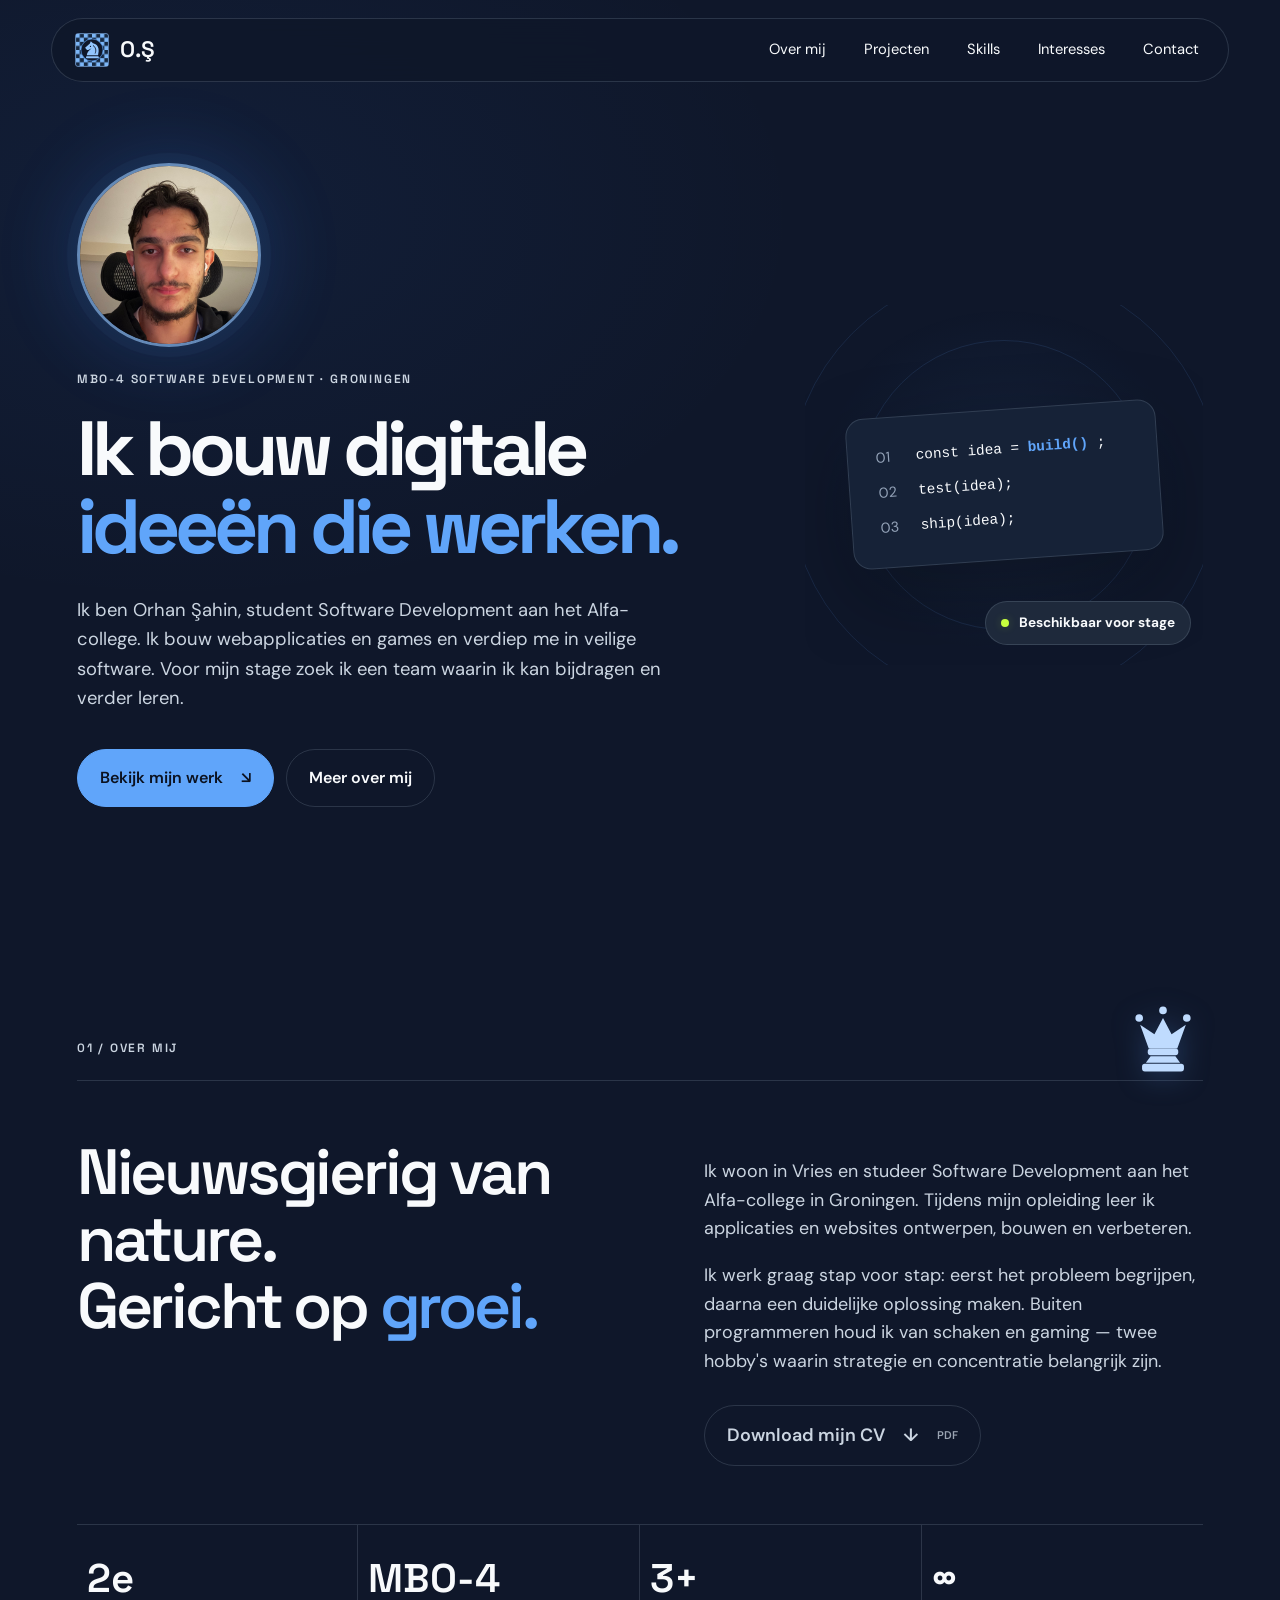
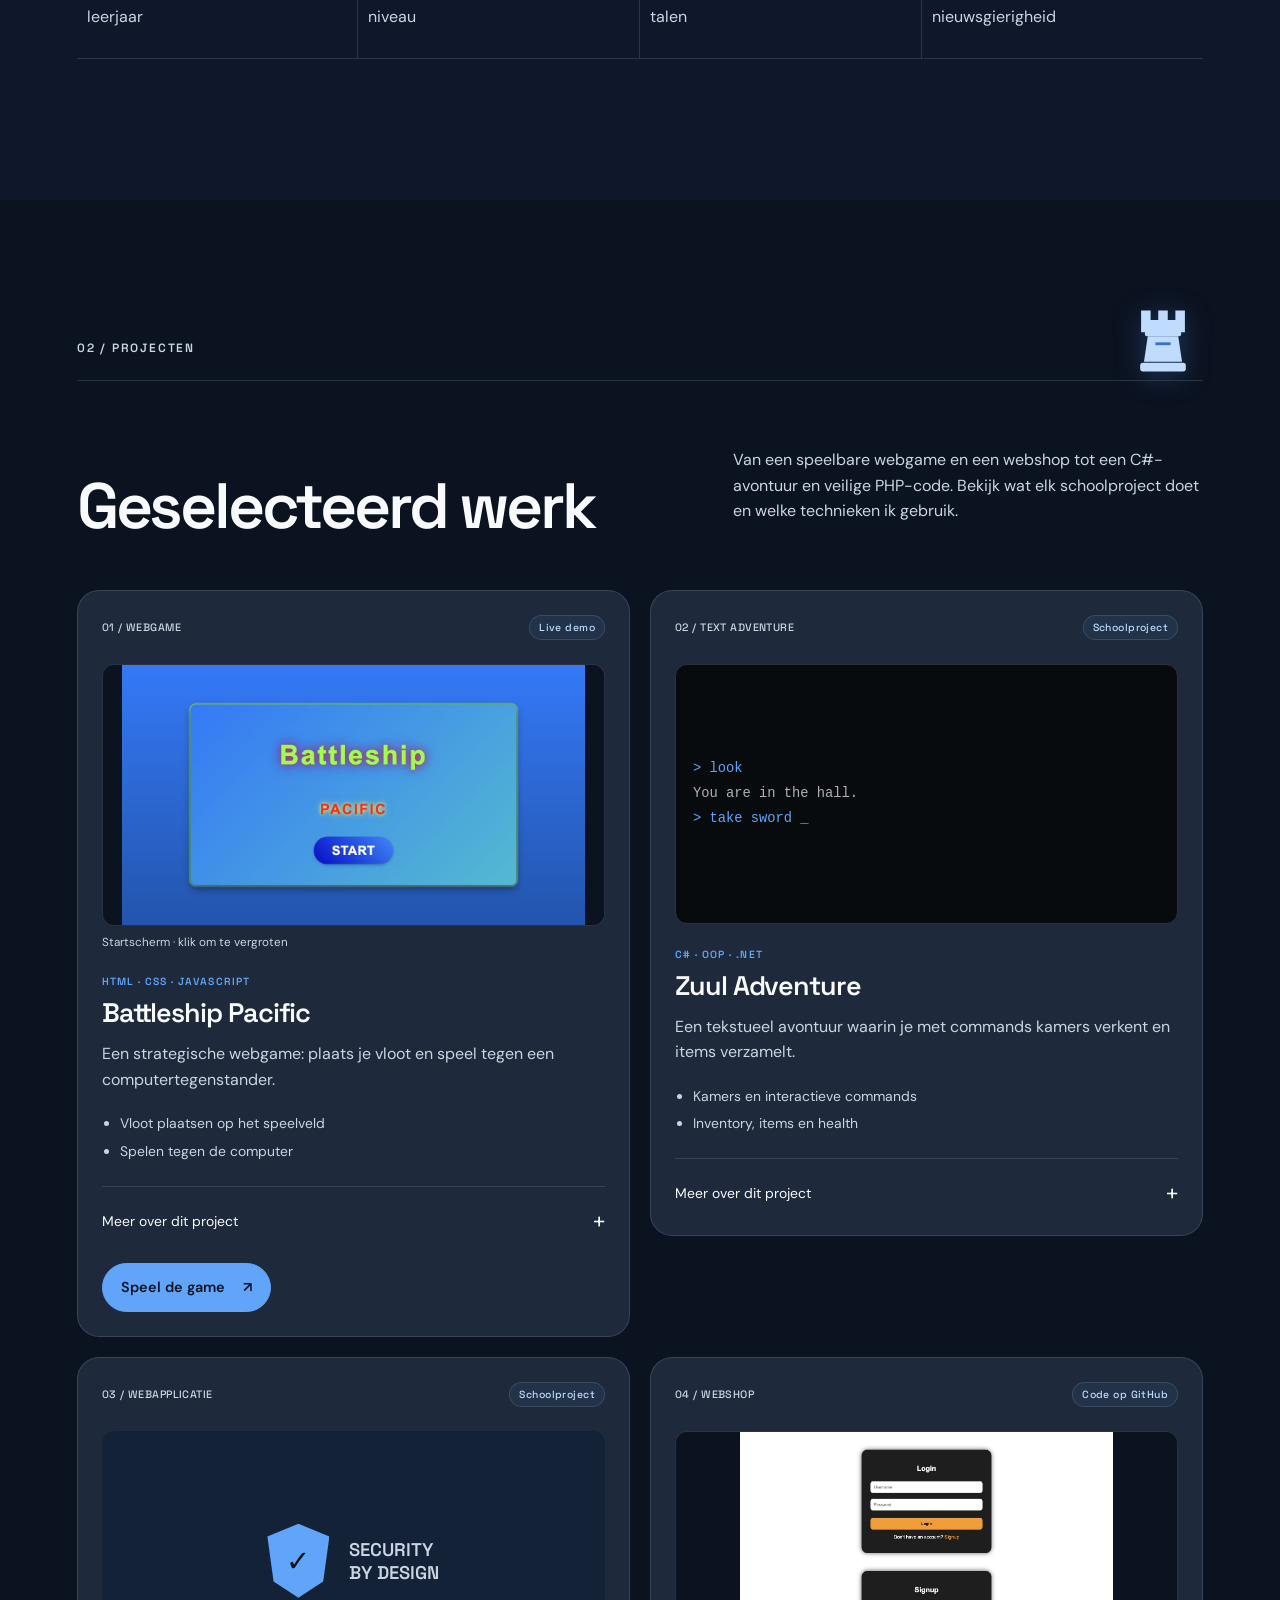
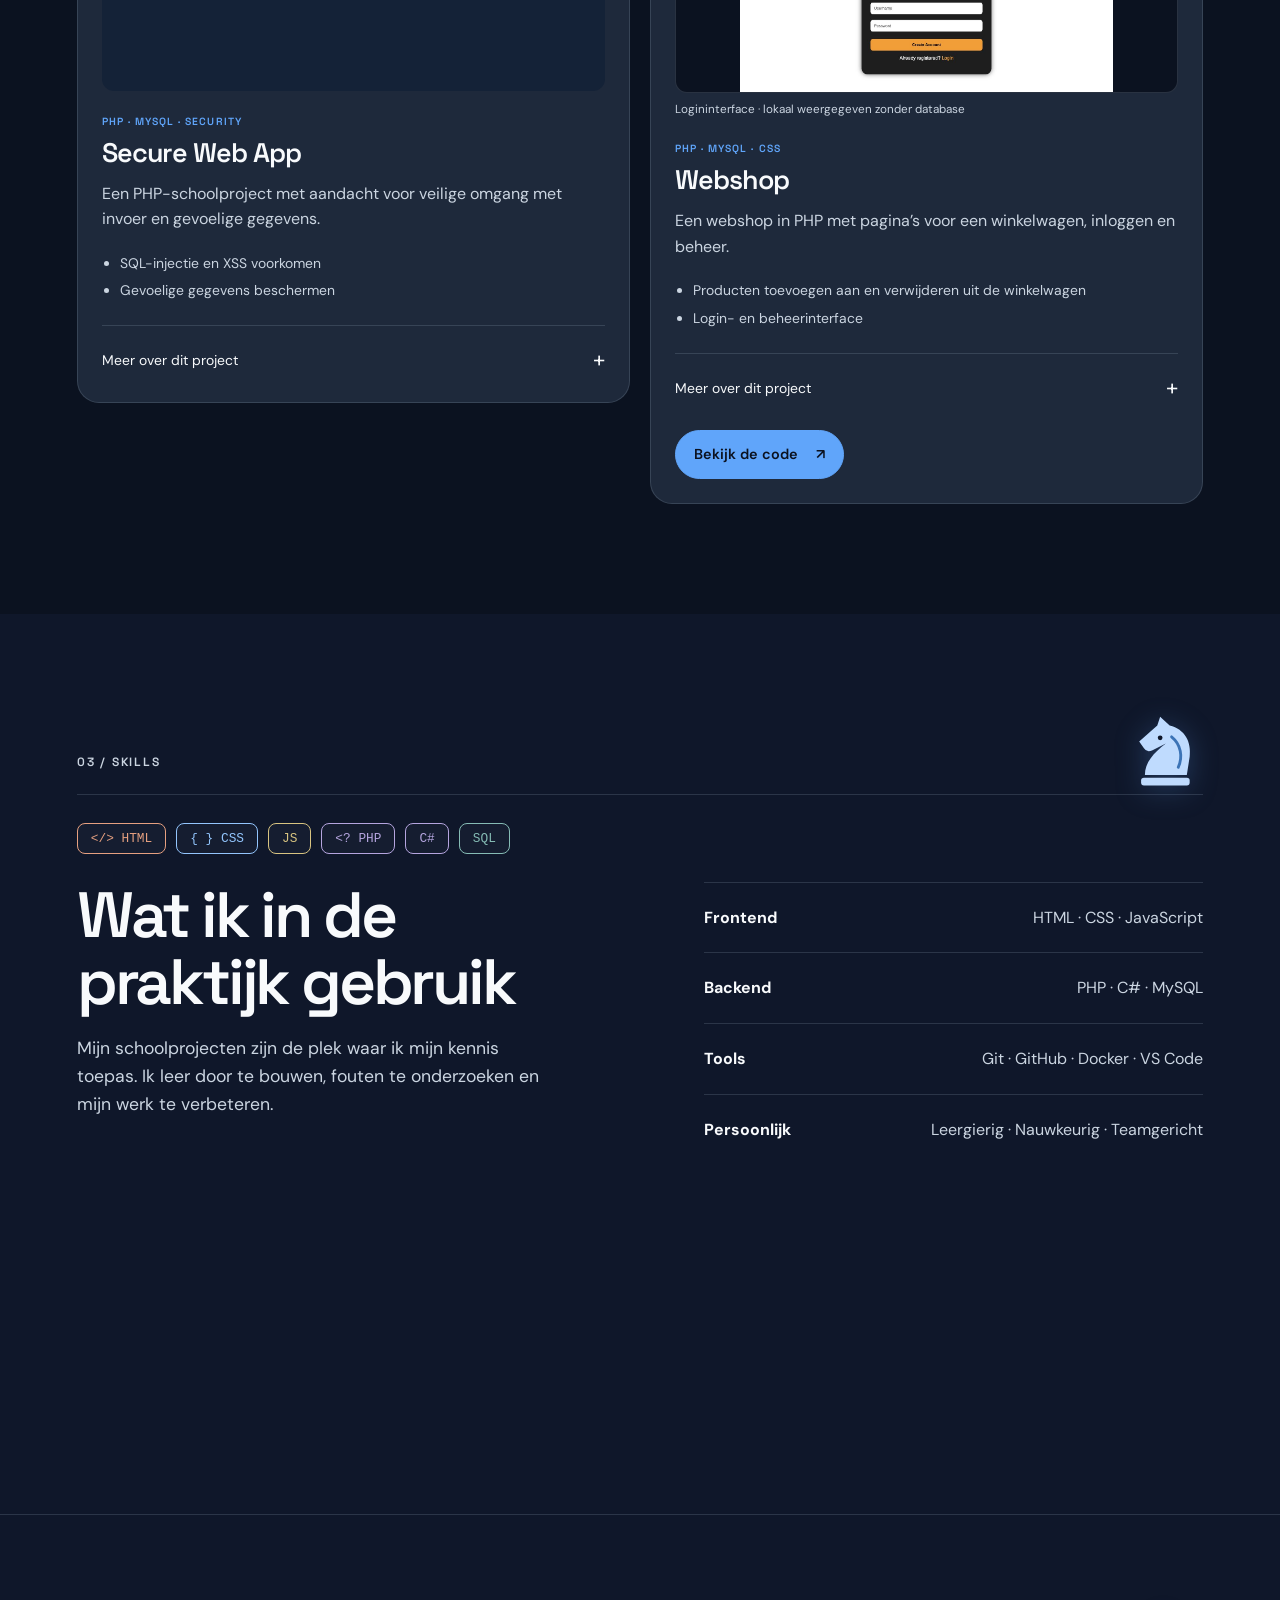
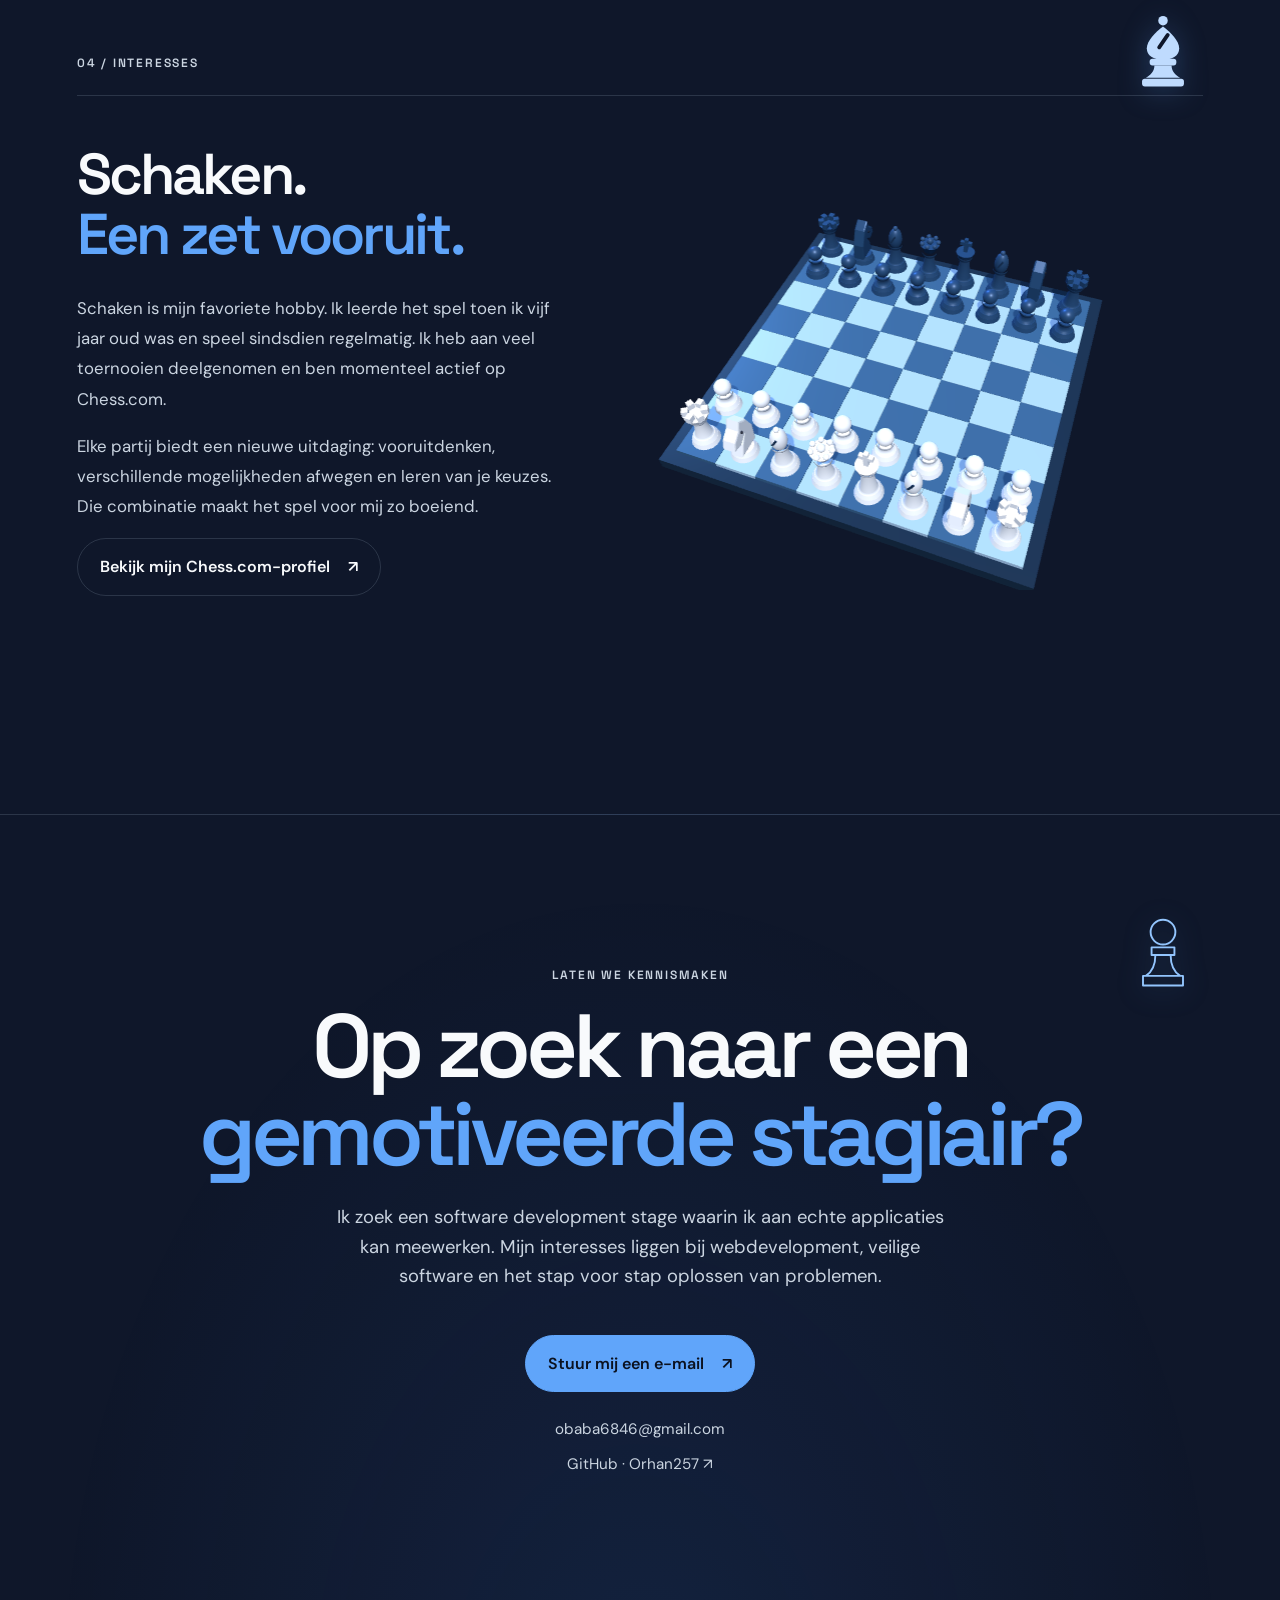
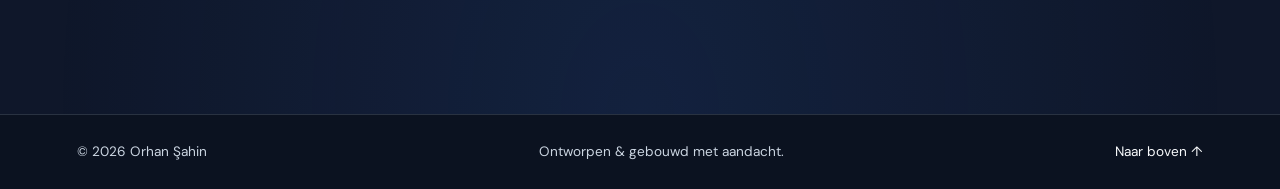
==== commit 44013f06: "Add Chess.com profile and update section chess pieces" ====
--- a/index.html
+++ b/index.html
@@ -437,6 +437,7 @@
       </section>
       <!-- Interesses buiten het programmeren -->
       <section class="interests section" id="interesses">
+        <img class="section-chess" src="assets/chess-bishop.svg" alt="" aria-hidden="true" width="80" height="86" />
         <div class="section-label">04 / INTERESSES</div>
         <div class="interests-grid">
           <div class="interests-copy">
@@ -451,6 +452,9 @@
               verschillende mogelijkheden afwegen en leren van je keuzes.
               Die combinatie maakt het spel voor mij zo boeiend.
             </p>
+            <a class="button ghost" href="https://www.chess.com/member/orhanbaba1999" target="_blank" rel="noopener noreferrer" aria-label="Chess.com-profiel van orhanbaba1999 (opent in een nieuw tabblad)">
+              Bekijk mijn Chess.com-profiel <span aria-hidden="true">↗</span>
+            </a>
           </div>
         <div class="chess-playground" id="chess-title" aria-label="Interactief 3D-schaakbord">
           <div class="chess-stage">
@@ -462,7 +466,7 @@
       </section>
       <!-- Oproep voor een stage en e-mailknop -->
       <section class="contact section" id="contact">
-        <img class="section-chess" src="assets/chess-bishop.svg" alt="" aria-hidden="true" width="80" height="86" />
+        <img class="section-chess" src="assets/chess-pawn.svg" alt="" aria-hidden="true" width="80" height="86" />
         <p class="eyebrow">LATEN WE KENNISMAKEN</p>
         <h2>
           Op zoek naar een
